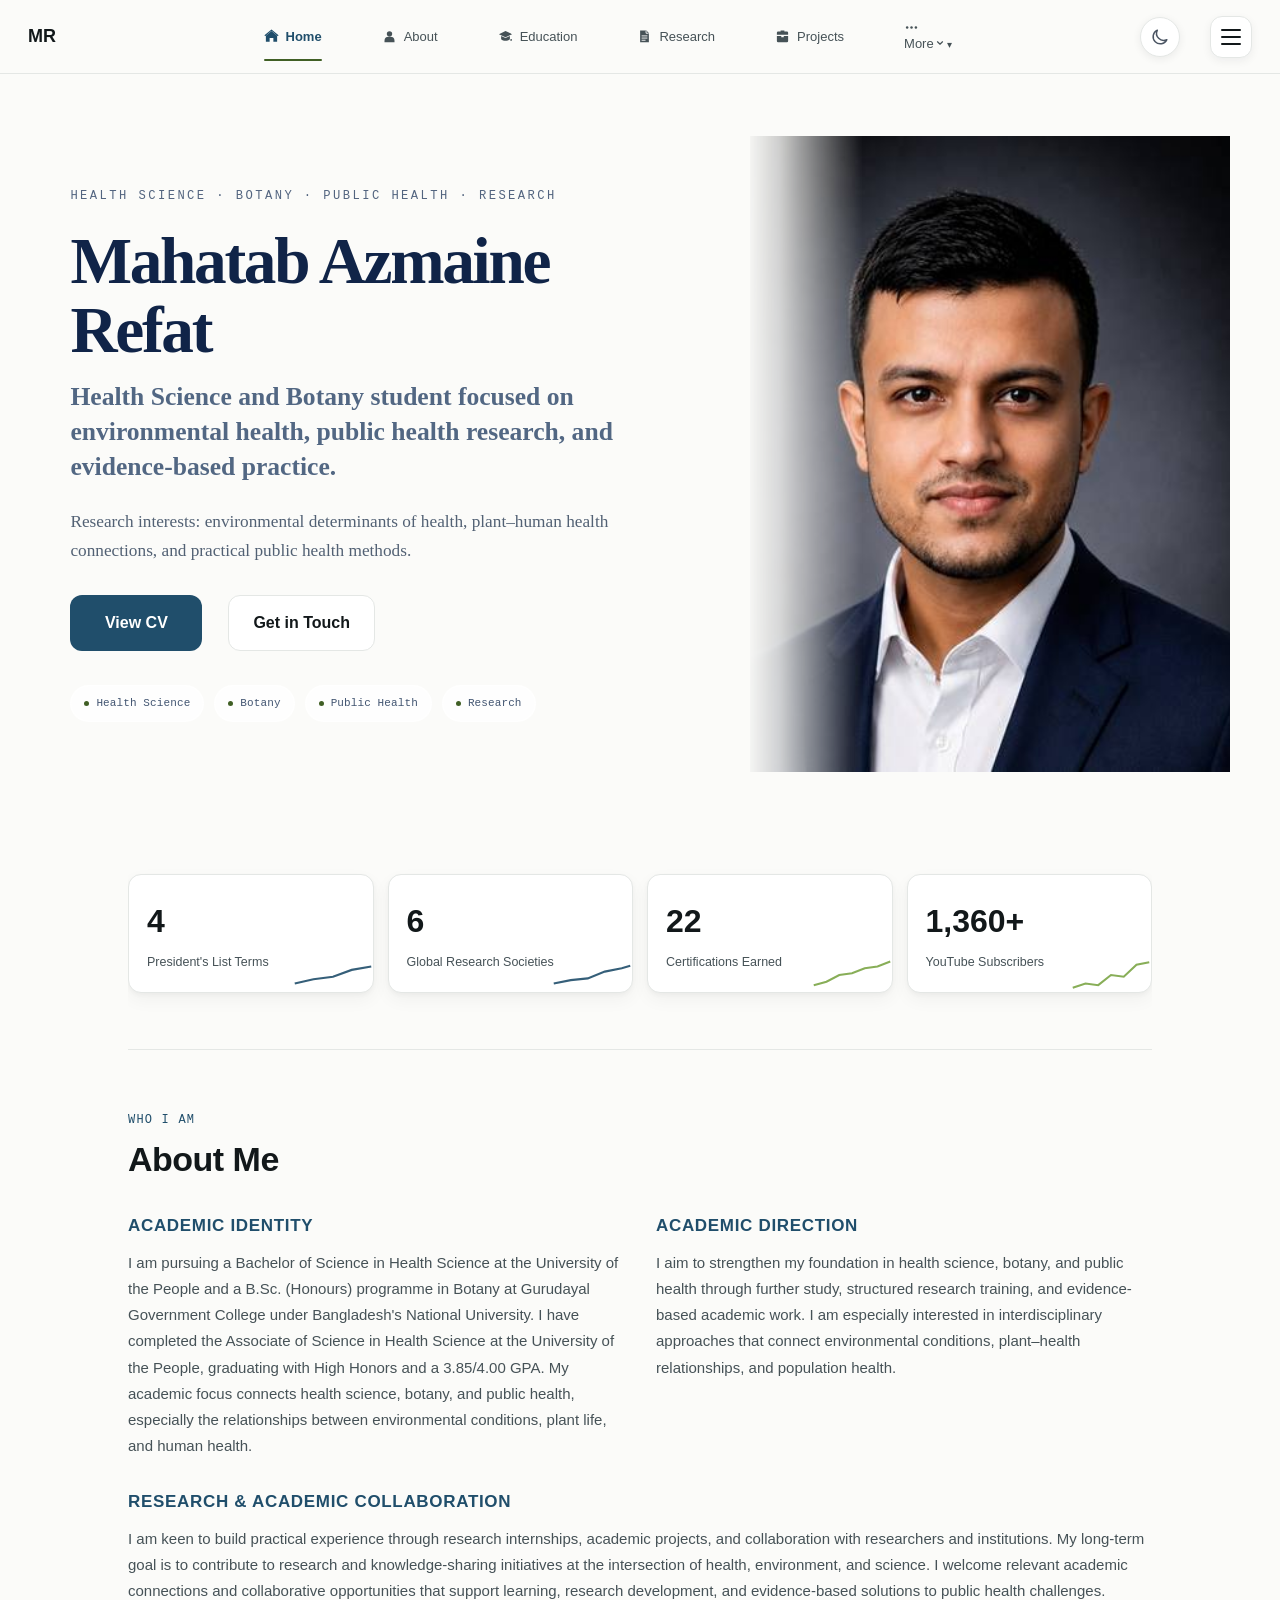
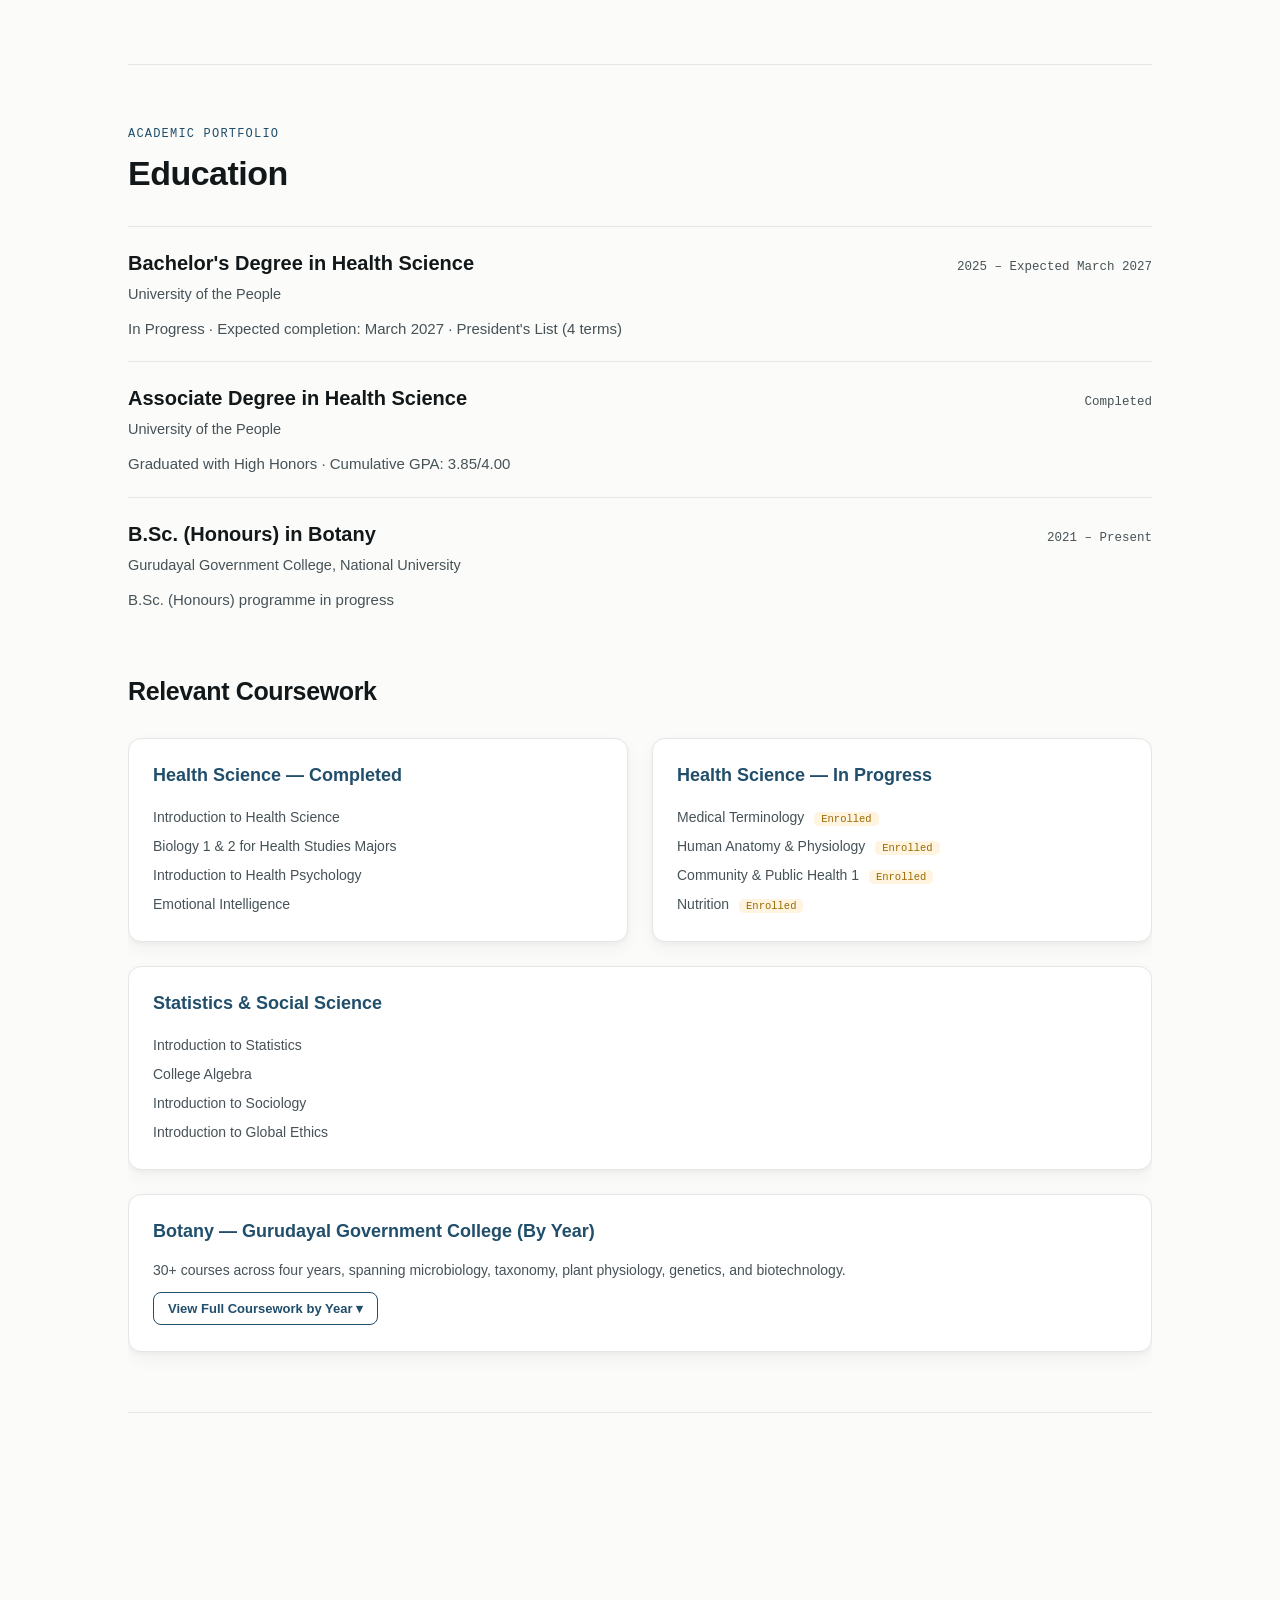
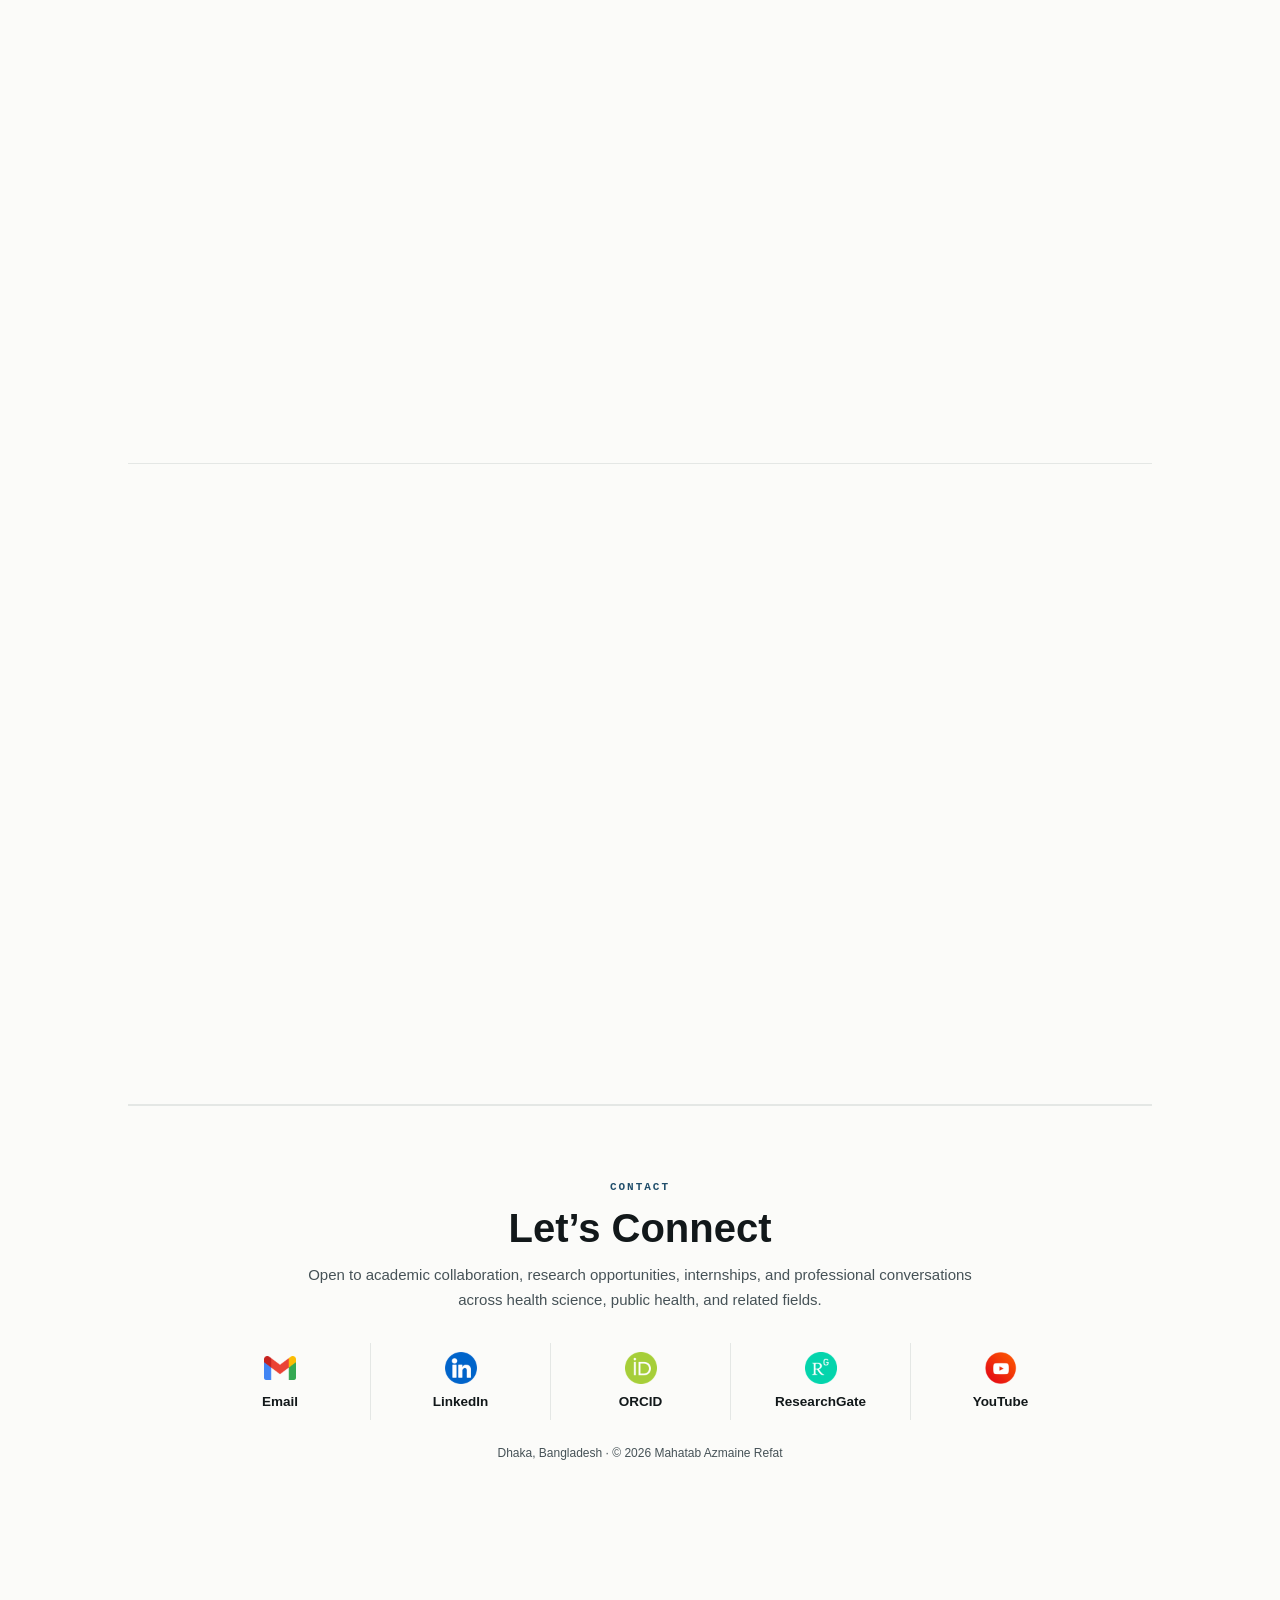
==== index.html @ 3cf2a77a "Improve page rendering performance for below-the-fold sections" ====
<!-- Contact icons: user-provided brand artwork, embedded locally for reliable rendering. -->
<!DOCTYPE html>
<html lang="en">
<head>
<!-- HARDENED STATIC PORTFOLIO: no secrets, no backend, restrictive browser policy. -->
<meta charset="UTF-8">
<meta http-equiv="Content-Security-Policy" content="default-src 'self'; img-src 'self' data: blob:; style-src 'self' 'unsafe-inline' https://fonts.googleapis.com; font-src 'self' https://fonts.gstatic.com data:; script-src 'self' 'unsafe-inline'; connect-src 'self'; frame-src 'self'; object-src 'none'; base-uri 'self'; form-action 'self'; manifest-src 'self'; media-src 'self'; upgrade-insecure-requests">
<meta name="viewport" content="width=device-width, initial-scale=1.0">

<title>Mahatab Azmaine Refat — Health Science, Botany &amp; Public Health Portfolio</title>

<!-- Single-file portfolio: CV is embedded below as an iframe srcdoc. -->
<meta name="description" content="Academic and research portfolio of Mahatab Azmaine Refat, focused on Health Science, Botany, Public Health, environmental health, research interests, academic projects, and professional development.">
<meta name="author" content="Mahatab Azmaine Refat">
<meta name="robots" content="index, follow">
<meta name="theme-color" content="#204E6B">
<meta name="referrer" content="strict-origin-when-cross-origin">
<meta name="format-detection" content="telephone=no">
<link rel="canonical" href="https://azmainemahatab.github.io/">
<link rel="icon" type="image/svg+xml" href="/favicon.svg?v=3">

<!-- Open Graph -->
<meta property="og:type" content="website">
<meta property="og:url" content="https://azmainemahatab.github.io/">
<meta property="og:title" content="Mahatab Azmaine Refat — Academic &amp; Research Portfolio">
<meta property="og:description" content="Academic and research portfolio focused on Health Science, Botany, Public Health, environmental health, academic projects, and professional development.">
<meta property="og:site_name" content="Mahatab Azmaine Refat Portfolio">
<meta property="og:image" content="https://azmainemahatab.github.io/social-preview.png.jpg">
<meta property="og:image:type" content="image/jpeg">
<meta property="og:image:alt" content="Mahatab Azmaine Refat">

<!-- Twitter / X -->
<meta name="twitter:card" content="summary_large_image">
<meta name="twitter:title" content="Mahatab Azmaine Refat — Academic &amp; Research Portfolio">
<meta name="twitter:description" content="Academic and research portfolio focused on Health Science, Botany, Public Health, environmental health, academic projects, and professional development.">
<meta name="twitter:image" content="https://azmainemahatab.github.io/social-preview.png.jpg">
<meta name="twitter:image:alt" content="Mahatab Azmaine Refat">

<script type="application/ld+json">
{
  "@context": "https://schema.org",
  "@type": "Person",
  "name": "Mahatab Azmaine Refat",
  "url": "https://azmainemahatab.github.io/",
  "sameAs": [
    "https://github.com/azmainemahatab",
    "https://www.linkedin.com/in/mahatabazmaine",
    "https://youtube.com/@mahatabazmaine"
  ],
  "jobTitle": "Health Science and Botany Student | Emerging Researcher",
  "email": "mailto:rifatmahtab107@gmail.com"
}
</script>
<link rel="preconnect" href="https://fonts.googleapis.com">
<link rel="preconnect" href="https://fonts.gstatic.com" crossorigin>
<link href="https://fonts.googleapis.com/css2?family=Inter:wght@400;500;600;700;800&family=Manrope:wght@500;600;700;800&family=IBM+Plex+Mono:wght@400;500;600&display=swap" rel="stylesheet" media="print" onload="this.media='all'">

<noscript><!-- font stylesheet fallback --><link href="https://fonts.googleapis.com/css2?family=Space+Grotesk:wght@500;600;700&amp;family=Roboto:wght@400;500;700&amp;family=IBM+Plex+Mono:wght@400;500&amp;display=swap" rel="stylesheet"></noscript>
<style id="portfolio-consolidated-styles">
/* Consolidated CSS section 1 */
:root{
    --bg:#FBFBF9;
    --card:#FFFFFF;
    --ink:#12181A;
    --ink-soft:#5B6568;
    --blue:#204E6B;
    --blue-deep:#16394E;
    --lime:#405F25;
    --line:#E4E7E5;
    --radius:14px;
    --maxw:1000px;
  }
  *{box-sizing:border-box;margin:0;padding:0;}
  html{scroll-behavior:smooth;}
  body{
    background:var(--bg);
    color:var(--ink);
    font-family:'Inter',sans-serif;
    font-size:17px;
    line-height:1.7;
    -webkit-font-smoothing:antialiased;
  }
  img{max-width:100%;display:block;}
  a{color:var(--blue);text-decoration:none;}
  a:hover{text-decoration:underline;}
  .wrap{max-width:var(--maxw);margin:0 auto;padding:0 24px;}
  h1,h2,h3{font-family:'Manrope',sans-serif;color:var(--ink);}
  section{padding:64px 0;}
  section:not(:last-child){border-bottom:1px solid var(--line);}

  /* ---------- NAV ---------- */
  nav{
    position:sticky;top:0;z-index:50;
    background:rgba(251,251,249,.92);
    backdrop-filter:blur(8px);
    border-bottom:1px solid var(--line);
  }
  .nav-inner{
    max-width:1440px;margin:0 auto;padding:14px 32px;
    display:flex;align-items:center;
  }
  .nav-actions{
    margin-left:auto;
    display:flex;align-items:center;
  }
  .nav-logo{
    font-family:'Manrope',sans-serif;font-weight:700;font-size:17px;color:var(--ink);
  }
  .nav-links{display:flex;align-items:center;list-style:none;}
  .nav-links li + li{margin-left:16px;}
  .nav-links a{
    color:var(--ink-soft);font-size:13px;font-weight:500;
    text-decoration:none;white-space:nowrap;
  }
  .nav-links a:hover,.nav-links a:focus-visible{color:var(--blue);text-decoration:none;}
  .nav-links a:focus-visible,.nav-toggle:focus-visible,.theme-toggle:focus-visible{outline:2px solid var(--blue);outline-offset:4px;}
  #academic-projects,#media-features,#skills-languages-anchor,#contact,#research-interests,#coursework,#achievements,#scholarships,#memberships{scroll-margin-top:90px;}

  .theme-toggle{
    position:relative;isolation:isolate;
    display:inline-flex;align-items:center;justify-content:space-between;gap:4px;
    width:86px;height:40px;padding:4px;
    margin-left:22px;flex:0 0 auto;cursor:pointer;
    border:1px solid var(--line);border-radius:999px;
    background:#eef0f4;color:#1f2937;
    box-shadow:0 2px 8px rgba(0,0,0,.08);
    transition:background-color .25s ease,border-color .25s ease,box-shadow .25s ease,transform .2s ease;
  }
  .theme-toggle::before{
    content:"";position:absolute;z-index:-1;top:3px;left:3px;
    width:32px;height:32px;border-radius:50%;background:#ffe45c;
    box-shadow:0 1px 4px rgba(0,0,0,.12);
    transition:transform .25s ease,background-color .25s ease;
  }
  .theme-toggle:hover{border-color:var(--blue);box-shadow:0 0 0 3px color-mix(in srgb,var(--blue) 14%,transparent)}
  .theme-toggle:active{transform:scale(.97)}
  .theme-toggle:focus-visible{outline:2px solid var(--blue);outline-offset:3px}
  .theme-toggle .theme-icon{width:20px;height:20px;display:flex;align-items:center;justify-content:center;flex:0 0 32px}
  .theme-toggle svg{width:18px;height:18px;display:block}
  .theme-toggle .theme-sun{color:#202938}
  .theme-toggle .theme-moon{color:#4b5563}
  html.dark .theme-toggle::before{transform:translateX(44px);background:#263246}
  html.dark .theme-toggle .theme-sun{color:#6b7280}
  html.dark .theme-toggle .theme-moon{color:#f8fafc}
  @media (prefers-reduced-motion:reduce){.theme-toggle,.theme-toggle::before{transition:none}}
  @media (prefers-reduced-motion:reduce){
    .theme-toggle,.theme-toggle svg{transition:none}
  }
  .nav-toggle{display:none;background:none;border:none;cursor:pointer;padding:4px;margin-left:10px;}
  .nav-toggle span{display:block;width:22px;height:2px;background:var(--ink);margin:5px 0;border-radius:2px;}

  @media (max-width:1040px){
    .nav-inner{padding:12px 20px;}
    .nav-actions{margin-left:auto;}
    .nav-links{
      position:fixed;top:62px;left:0;right:0;
      background:var(--card);
      flex-direction:column;gap:0;
      max-height:0;overflow:hidden;
      transition:max-height .25s ease;
      border-bottom:1px solid var(--line);
    }
    .nav-links.open{max-height:min(80vh,720px);overflow-y:auto;}
    .nav-links li + li{margin-left:0;}
    .nav-links a{
      padding:14px 24px;border-top:1px solid var(--line);
      display:block;
    }
    .nav-toggle{display:block;}
    .theme-toggle{margin-left:14px;}
  }

  /* ---------- HERO ---------- */
  .hero{
    display:flex;align-items:center;justify-content:space-between;
    padding:64px 0 56px;
  }
  .hero > div:first-child{margin-right:40px;}
  .hero-photo{
    width:190px;height:190px;border-radius:18px;object-fit:cover;
    border:4px solid var(--card);box-shadow:0 0 0 1px var(--line), 0 12px 30px -10px rgba(18,24,26,.18);
    flex-shrink:0;
  }
  .eyebrow{
    font-family:'IBM Plex Mono',monospace;font-size:12.5px;letter-spacing:.1em;
    text-transform:uppercase;color:var(--lime);margin-bottom:12px;font-weight:500;
  }
  .hero h1{font-size:50px;font-weight:700;line-height:1.06;}
  .hero .tagline{
    font-size:17px;color:var(--ink-soft);margin-top:14px;max-width:480px;
  }
  .hero-cta{margin-top:26px;display:flex;flex-wrap:wrap;}
  .btn{
    display:inline-flex;align-items:center;justify-content:center;text-align:center;
    min-width:132px;min-height:40px;padding:11px 20px;border-radius:9px;font-size:14px;font-weight:500;
    font-family:'Inter',sans-serif;
    border:1px solid transparent;cursor:pointer;margin:0 12px 10px 0;
  }
  .btn-primary{background:var(--blue);color:#fff;}
  .btn-primary:hover{background:var(--blue-deep);text-decoration:none;}
  .btn-ghost{background:var(--card);color:var(--ink);border-color:var(--line);}
  .btn-ghost:hover{border-color:var(--blue);text-decoration:none;}

  @media (max-width:700px){
    .hero{flex-direction:column;align-items:flex-start;padding-top:40px;}
    .hero > div:first-child{margin-right:0;}
    .hero h1{font-size:32px;}
    .hero-photo{width:150px;height:150px;order:-1;align-self:flex-start;margin-bottom:20px;}
  }

  /* ---------- STATS ---------- */
  .stat-row{display:flex;flex-wrap:wrap;gap:14px;}
  .stat-card{
    background:var(--card);border:1px solid var(--line);border-radius:var(--radius);
    padding:20px 18px;position:relative;overflow:hidden;
    flex:1 1 calc(25% - 11px);min-width:150px;
  }
  .stat-card .num{font-family:'Manrope',sans-serif;font-size:32px;font-weight:700;}
  .stat-card .label{font-size:12.5px;color:var(--ink-soft);margin-top:4px;}
  .stat-card svg{position:absolute;bottom:0;right:0;opacity:.9;}
  @media (max-width:700px){.stat-card{flex-basis:calc(50% - 7px);}}

  /* ---------- SECTION HEAD ---------- */
  .section-head{margin-bottom:30px;}
  .subsection-title{font-family:'Manrope',sans-serif;font-size:25px;line-height:1.25;font-weight:600;margin:40px 0 14px;color:var(--ink);}
  .section-kicker{
    font-family:'IBM Plex Mono',monospace;font-size:12px;letter-spacing:.1em;
    text-transform:uppercase;color:var(--blue);font-weight:500;margin-bottom:8px;
  }
  .section-head h2{font-size:36px;font-weight:600;}

  /* ---------- ABOUT ---------- */
  .about-grid{display:flex;flex-wrap:wrap;gap:28px 40px;}
  .about-block{flex:1 1 calc(50% - 20px);min-width:260px;}
  .about-block h3{font-size:17px;text-transform:uppercase;letter-spacing:.04em;color:var(--blue);margin-bottom:10px;font-weight:700;}
  .about-block p{color:var(--ink-soft);font-size:15px;text-align:justify;text-justify:inter-word;hyphens:auto;overflow-wrap:break-word;}
  @media (max-width:700px){.about-block{flex-basis:100%;}.about-block p{text-align:justify;text-justify:inter-word;hyphens:auto;overflow-wrap:break-word;}}

  /* ---------- TIMELINE / ENTRY ---------- */
  .entry{padding:18px 0;border-top:1px solid var(--line);}
  .entry:first-of-type{border-top:none;}
  .entry-top{
    display:flex;justify-content:space-between;align-items:baseline;gap:16px;flex-wrap:wrap;
  }
  .entry-title{font-family:'Manrope',sans-serif;font-weight:700;font-size:20px;}
  .entry-org{color:var(--ink-soft);font-size:14.5px;}
  .entry-date{
    font-family:'IBM Plex Mono',monospace;font-size:12.5px;color:var(--ink-soft);
    white-space:nowrap;
  }
  .entry-desc{color:var(--ink-soft);font-size:15px;margin-top:8px;max-width:720px;}
  .entry ul{margin:8px 0 0 18px;color:var(--ink-soft);font-size:15px;}
  .entry ul li{margin-bottom:4px;}
  .tag{
    display:inline-block;font-size:12px;font-weight:600;padding:4px 10px;border-radius:999px;
    background:#EEF3EE;color:var(--lime);margin-top:8px;font-family:'IBM Plex Mono',monospace;
  }

  /* ---------- COURSEWORK ---------- */
  .course-grid{display:flex;flex-wrap:wrap;gap:24px;}
  .course-card{background:var(--card);border:1px solid var(--line);border-radius:var(--radius);padding:18px 20px;flex:1 1 calc(50% - 12px);min-width:260px;}
  .course-card h3{font-family:'Manrope',sans-serif;font-size:18px;margin-bottom:12px;color:var(--blue);}
  .course-card ul{list-style:none;font-size:14px;color:var(--ink-soft);}
  .course-card ul li{padding:3px 0;}
  .badge-status{
    font-size:10.5px;font-family:'IBM Plex Mono',monospace;padding:1px 7px;border-radius:5px;
    margin-left:6px;
  }
  .badge-enrolled{background:#FFF4E0;color:#9A6A00;}
  @media (max-width:700px){.course-card{flex-basis:100%;}}

  /* ---------- SKILLS CHIPS ---------- */
  .skill-group{margin-bottom:22px;}
  .skill-group h3{font-size:16px;text-transform:uppercase;letter-spacing:.04em;color:var(--ink-soft);margin-bottom:12px;font-weight:700;}
  .chip-row{display:flex;flex-wrap:wrap;}
  .chip{
    background:var(--card);border:1px solid var(--line);border-radius:999px;
    padding:7px 14px;font-size:14px;font-weight:600;display:flex;align-items:center;
    margin:0 8px 8px 0;
  }
  .chip .dot{width:6px;height:6px;border-radius:50%;background:var(--lime);margin-right:7px;}
  .skill-proficiency{margin-left:8px;padding:2px 7px;border:1px solid rgba(32,78,107,.16);border-radius:999px;background:#F2F6FA;color:var(--blue);font-family:'IBM Plex Mono',monospace;font-size:9px;font-weight:700;letter-spacing:.02em;white-space:nowrap;}
  html.dark .skill-proficiency{background:#202B2F;border-color:#33454D;color:var(--blue);}
  @media(max-width:700px){.skill-proficiency{font-size:8.5px;padding:2px 6px;}}

  /* ---------- CERTIFICATIONS ---------- */
  .cert-featured{display:flex;flex-wrap:wrap;gap:18px;margin-bottom:28px;}
  .cert-card{background:var(--card);border:1px solid var(--line);border-radius:var(--radius);overflow:hidden;flex:1 1 calc(33.333% - 12px);min-width:220px;}
  .cert-card img{width:100%;height:150px;object-fit:cover;object-position:top;border-bottom:1px solid var(--line);}
  .cert-card-body{padding:14px 16px;}
  .cert-card-body .name{font-family:'Manrope',sans-serif;font-weight:700;font-size:17px;}
  .cert-card-body .issuer{font-size:12.5px;color:var(--ink-soft);margin-top:2px;}
  @media (max-width:700px){.cert-card{flex-basis:100%;}}

  details{background:var(--card);border:1px solid var(--line);border-radius:var(--radius);padding:16px 20px;}
  summary{
    cursor:pointer;font-family:'Manrope',sans-serif;font-weight:700;font-size:17px;
    list-style:none;display:flex;align-items:center;
  }
  summary::-webkit-details-marker{display:none;}
  summary::before{content:"+";color:var(--blue);font-size:16px;margin-right:8px;}
  details[open] summary::before{content:"–";}
  .cert-table-wrap{margin-top:16px;overflow-x:auto;}
  table{width:100%;border-collapse:collapse;font-size:13.5px;}
  th{text-align:left;font-family:'Manrope',sans-serif;font-size:12px;color:var(--ink-soft);
     text-transform:uppercase;letter-spacing:.03em;padding:8px 10px;border-bottom:1px solid var(--line);}
  td{padding:9px 10px;border-bottom:1px solid var(--line);color:var(--ink-soft);}
  .cert-subhead{font-family:'Manrope',sans-serif;font-weight:700;font-size:16px;margin:20px 0 6px;color:var(--blue);}

  /* ---------- CONTACT / FOOTER ---------- */
  footer{padding:56px 0 64px;text-align:center;}
  footer h2{font-size:34px;margin-bottom:12px;}
  footer p{color:var(--ink-soft);margin-bottom:24px;}
  .contact-row{display:flex;justify-content:center;flex-wrap:wrap;margin-bottom:20px;}
  .contact-pill{
    display:flex;align-items:center;background:var(--card);border:1px solid var(--line);
    border-radius:999px;padding:9px 16px;font-size:13.5px;font-weight:500;color:var(--ink);
    margin:0 7px 10px;
  }
  .contact-pill:hover{border-color:var(--blue);text-decoration:none;}
  .foot-note{font-size:12px;color:var(--ink-soft);margin-top:30px;}

  /* utility */
  .mt8{margin-top:8px;}
  .mb0{margin-bottom:0;}

  html.dark{
    --bg:#0D1113;
    --card:#171C1F;
    --ink:#F1F4F3;
    --ink-soft:#9FADB0;
    --blue:#5FA8D3;
    --blue-deep:#7FBBE0;
    --lime:#A0D476;
    --line:#2A3134;
  }
  html.dark body{background:var(--bg);}
  html.dark nav{background:rgba(13,17,19,.92);}
  html.dark .stat-card svg polyline{filter:brightness(1.3);}


  /* ---------- FLOATING CARDS ---------- */
  .stat-card,
  .course-card,
  .cert-card,
  details{
    box-shadow:
      0 2px 5px rgba(18,24,26,.04),
      0 10px 26px rgba(18,24,26,.07);
    transition:
      transform .22s ease,
      box-shadow .22s ease,
      border-color .22s ease;
  }

  .stat-card:hover,
  .course-card:hover,
  .cert-card:hover,
  details:hover{
    transform:translateY(-5px);
    border-color:rgba(32,78,107,.28);
    box-shadow:
      0 5px 10px rgba(18,24,26,.06),
      0 18px 38px rgba(18,24,26,.11);
  }

  .stat-card::after,
  .course-card::after,
  .cert-card::after{
    content:"";
    position:absolute;
    inset:0;
    border-radius:inherit;
    pointer-events:none;
    background:none;
    opacity:.55;
  }

  .course-card,
  .stat-card{overflow:hidden;}

  .cert-card{overflow:hidden;}

  .chip{
    box-shadow:0 3px 10px rgba(18,24,26,.045);
    transition:transform .18s ease, box-shadow .18s ease, border-color .18s ease;
  }

  .chip:hover{
    transform:translateY(-2px);
    border-color:rgba(32,78,107,.24);
    box-shadow:0 7px 16px rgba(18,24,26,.08);
  }

  .contact-pill{
    box-shadow:0 4px 14px rgba(18,24,26,.05);
    transition:transform .18s ease, box-shadow .18s ease, border-color .18s ease;
  }

  .contact-pill:hover{
    transform:translateY(-2px);
    box-shadow:0 9px 20px rgba(18,24,26,.09);
  }

  html.dark .stat-card,
  html.dark .course-card,
  html.dark .cert-card,
  html.dark details{
    box-shadow:
      0 3px 8px rgba(0,0,0,.22),
      0 14px 32px rgba(0,0,0,.18);
  }

  html.dark .stat-card:hover,
  html.dark .course-card:hover,
  html.dark .cert-card:hover,
  html.dark details:hover{
    border-color:rgba(95,168,211,.35);
    box-shadow:
      0 7px 12px rgba(0,0,0,.28),
      0 20px 42px rgba(0,0,0,.28);
  }

  /* ---------- CV MODAL ---------- */
  .cv-modal{
    position:fixed;
    inset:0;
    z-index:1000;
    display:none;
    align-items:center;
    justify-content:center;
    padding:22px;
    background:rgba(7,11,13,.72);
    backdrop-filter:blur(8px);
  }

  .cv-modal.open{display:flex;}

  .cv-modal-panel{
    width:min(1120px, 96vw);
    height:min(92vh, 920px);
    background:#EEF0F1;
    border:1px solid rgba(255,255,255,.18);
    border-radius:18px;
    overflow:hidden;
    box-shadow:0 30px 80px rgba(0,0,0,.35);
    position:relative;
  }

  .cv-modal-close{
    position:absolute;
    top:12px;
    right:14px;
    z-index:5;
    width:38px;
    height:38px;
    border:1px solid rgba(255,255,255,.45);
    border-radius:50%;
    background:rgba(18,24,26,.82);
    color:#fff;
    font-size:22px;
    line-height:1;
    cursor:pointer;
    box-shadow:0 5px 16px rgba(0,0,0,.2);
  }

.cv-modal-print{position:absolute;top:12px;right:62px;z-index:5;min-height:38px;padding:8px 13px;border:1px solid rgba(255,255,255,.45);border-radius:999px;background:rgba(18,24,26,.82);color:#fff;font:500 12px 'Inter',sans-serif;cursor:pointer;box-shadow:0 5px 16px rgba(0,0,0,.2);}
  .cv-modal-print:hover{background:#12181A;}
  .cv-modal-close:hover{background:#12181A;}

  .cv-frame{
    width:100%;
    height:100%;
    border:0;
    display:block;
    background:#EEF0F1;
  }

  body.cv-open{overflow:hidden;}

  @media (max-width:700px){
    .cv-modal{padding:8px;}
    .cv-modal-panel{
      width:100%;
      height:96vh;
      border-radius:12px;
    }
  }

  @media (prefers-reduced-motion:reduce){
    .stat-card,
    .course-card,
    .cert-card,
    details,
    .chip,
    .contact-pill{
      transition:none;
    }
  }


  /* ---------- CLEAN UNIFORM PAGE BACKGROUND ---------- */
  html,
  body,
  .wrap,
  .wrap > section{
    background:var(--bg) !important;
    background-image:none !important;
  }

  /* Remove any page-level pseudo-element that could create a light overlay. */
  html::before,
  html::after,
  body::before,
  body::after,
  .wrap::before,
  .wrap::after,
  .hero::before,
  .hero::after{
    content:none !important;
    display:none !important;
    background:none !important;
  }

  /* Keep cards floating, but remove the white diagonal highlight inside them. */
  .stat-card::after,
  .course-card::after,
  .cert-card::after{
    content:none !important;
    display:none !important;
    background:none !important;
  }


  /* ---------- HERO PHOTO — PROFESSIONAL PORTRAIT TREATMENT ---------- */
  .hero-photo{
    width:205px;
    height:205px;
    padding:5px;
    border:1px solid rgba(95,168,211,.34);
    border-radius:22px;
    object-fit:cover;
    object-position:center 28%;
    background:var(--card);
    box-shadow:
      0 2px 5px rgba(0,0,0,.10),
      0 14px 30px rgba(0,0,0,.22),
      0 26px 55px rgba(0,0,0,.10);
    transition:
      transform .25s ease,
      box-shadow .25s ease,
      border-color .25s ease;
  }

  .hero-photo:hover{
    transform:translateY(-4px);
    border-color:rgba(95,168,211,.55);
    box-shadow:
      0 4px 8px rgba(0,0,0,.12),
      0 18px 38px rgba(0,0,0,.25),
      0 30px 65px rgba(0,0,0,.12);
  }

  html:not(.dark) .hero-photo{
    border-color:rgba(32,78,107,.22);
    box-shadow:
      0 2px 5px rgba(18,24,26,.08),
      0 14px 30px rgba(18,24,26,.14),
      0 26px 55px rgba(18,24,26,.07);
  }

  html:not(.dark) .hero-photo:hover{
    border-color:rgba(32,78,107,.38);
  }

  @media (prefers-reduced-motion:reduce){
    .hero-photo{transition:none;}
    .hero-photo:hover{transform:none;}
  }


  /* ---------- REFINED TEXT CONTRAST ---------- */
  :root{
    --ink:#12181A;
    --ink-soft:#465257;
    --blue:#204E6B;
    --blue-deep:#16394E;
  }

  html.dark{
    --bg:#0D1113;
    --card:#171C1F;
    --ink:#F1F4F3;
    --ink-soft:#B0B9BC;
    --blue:#6AAED6;
    --blue-deep:#82BFE1;
    --lime:#A0D476;
    --line:#2A3134;
  }

  /* Body copy and supporting information */
  .tagline,
  .about-block p,
  .entry-org,
  .entry-date,
  .entry-desc,
  .entry ul,
  .course-card ul,
  .label,
  .cert-card-body .issuer,
  .foot-note{
    color:var(--ink-soft);
  }

  /* Keep small navigation text readable without becoming heavy */
  .nav-links a{
    color:var(--ink-soft);
  }

  /* Slightly stronger section labels */
  .section-kicker{
    color:var(--blue);
  }

  /* Better readability for table metadata */
  th{
    color:var(--ink-soft);
  }

  td{
    color:var(--ink-soft);
  }

  /* Keep chips and metadata readable */
  .skill-group h3{
    color:var(--ink-soft);
  }

  .entry-date{
    opacity:1;
  }

  /* Final compact theme control override: prevent the oversized sun/moon pill. */
  nav .nav-actions>.theme-toggle{
    position:relative;isolation:auto;display:flex;align-items:center;justify-content:center;
    width:40px!important;height:40px!important;min-width:40px;flex:0 0 40px!important;
    padding:0;margin:0 12px 0 18px!important;gap:0;border-radius:50%;
    background:var(--card);color:var(--ink);border:1px solid var(--line);
    box-shadow:0 2px 8px rgba(0,0,0,.07);
  }
  nav .nav-actions>.theme-toggle::before{display:none!important;content:none!important;}
  nav .nav-actions>.theme-toggle .theme-icon{display:none;flex:0 0 20px;width:20px;height:20px;}
  nav .nav-actions>.theme-toggle:not([aria-pressed="true"]) .theme-moon,
  nav .nav-actions>.theme-toggle[aria-pressed="true"] .theme-sun{display:flex;}
  nav .nav-actions>.theme-toggle svg{width:20px;height:20px;}
  nav .nav-actions>.theme-toggle:hover{border-color:var(--blue);box-shadow:0 0 0 3px color-mix(in srgb,var(--blue) 14%,transparent);}
  @media (max-width:1040px){
    nav .nav-actions>.theme-toggle{margin:0!important;width:40px!important;height:40px!important;flex:0 0 40px!important;}
  }

  /* Dark-mode controls */
  html.dark .nav-links a:hover{
    color:var(--blue);
  }

  html.dark .theme-toggle{
    color:#f8fafc;
    background:#1f2937;
    border-color:#475569;
  }


  /* ---------- HOME NAVIGATION / SMOOTH SCROLL ---------- */
  html{ scroll-behavior:smooth; }
  section[id]{ scroll-margin-top:90px; }


  /* ---------- MODERN HAMBURGER NAV FINAL ---------- */
  nav{background:rgba(251,251,249,.88);backdrop-filter:blur(14px);-webkit-backdrop-filter:blur(14px);}
  .nav-inner{max-width:1280px;padding:12px 28px;}
  .nav-actions{margin-left:auto;position:relative;}
  .nav-links{display:none;position:absolute;top:calc(100% + 12px);right:0;width:250px;padding:8px;flex-direction:column;align-items:stretch;gap:2px;background:rgba(255,255,255,.97);border:1px solid var(--line);border-radius:16px;box-shadow:0 18px 45px rgba(18,24,26,.16);list-style:none;z-index:100;}
  .nav-links.open{display:flex;}
  .nav-links li + li{margin-left:0;}
  .nav-links a{display:block;padding:11px 14px;border-radius:10px;color:var(--ink);font-size:14px;font-weight:600;transition:background .18s ease,color .18s ease,transform .18s ease;}
  .nav-links a:hover{background:#EEF3EE;color:var(--blue);transform:translateX(2px);text-decoration:none;}
  .nav-toggle{display:flex;flex-direction:column;align-items:center;justify-content:center;width:42px;height:42px;margin-left:12px;padding:7px;border:1px solid var(--line);border-radius:12px;background:var(--card);box-shadow:0 3px 10px rgba(18,24,26,.06);}
  .nav-toggle span{width:20px;height:2px;margin:2.5px 0;background:var(--ink);transition:transform .2s ease,opacity .2s ease;}
  .nav-toggle[aria-expanded="true"] span:nth-child(1){transform:translateY(7px) rotate(45deg);}
  .nav-toggle[aria-expanded="true"] span:nth-child(2){opacity:0;}
  .nav-toggle[aria-expanded="true"] span:nth-child(3){transform:translateY(-7px) rotate(-45deg);}
  html.dark .nav-links{background:rgba(23,28,31,.98);}
  @media (max-width:700px){.nav-inner{padding:10px 18px;}.nav-links{position:fixed;top:64px;right:14px;left:14px;width:auto;max-height:calc(100vh - 82px);overflow:auto;}}

/* ---------- FINAL CONTACT DESIGN: ICON + LABEL ---------- */
#contact{padding:72px 0 54px;text-align:center;border-top:1px solid var(--line);}
.contact-shell{max-width:900px;margin:0 auto;}
.contact-kicker{font-family:'IBM Plex Mono',monospace;font-size:11px;letter-spacing:.18em;font-weight:600;color:var(--blue);margin-bottom:10px;}
#contact h2{font-size:40px;line-height:1.12;margin-bottom:12px;}
.contact-intro{max-width:680px;margin:0 auto 30px;color:var(--ink-soft);font-size:15px;}
.contact-row{display:flex;justify-content:center;align-items:stretch;flex-wrap:wrap;gap:0;margin:0 auto 24px;}
.contact-pill{position:relative;display:flex;flex:1 1 150px;max-width:180px;min-width:132px;flex-direction:column;align-items:center;justify-content:center;gap:8px;margin:0;padding:7px 14px 10px;border:0;border-radius:0;background:transparent;color:var(--ink);font-size:13.5px;font-weight:600;box-shadow:none;transition:transform .2s ease,color .2s ease;text-decoration:none;}
.contact-pill + .contact-pill{border-left:1px solid var(--line);}
.contact-pill:hover{transform:translateY(-3px);color:var(--blue);text-decoration:none;background:transparent;border-color:var(--line);box-shadow:none;}
.contact-primary{border:0;}
.contact-icon{display:flex;align-items:center;justify-content:center;width:36px;height:36px;border-radius:10px;background:transparent;color:var(--blue);font-size:12px;font-weight:700;line-height:1;}
.contact-icon img{display:block;width:42px;height:42px;max-width:42px;max-height:42px;object-fit:contain;}
.contact-icon img{width:32px;height:32px;display:block;object-fit:contain;}
.contact-label{display:block;line-height:1.2;}
.contact-pill:hover .contact-label{text-decoration:underline;text-underline-offset:3px;}
.foot-note{margin-top:22px;font-size:12px;color:var(--ink-soft);}
@media (max-width:700px){
  #contact{padding:58px 0 44px;}
  #contact h2{font-size:32px}
  .contact-intro{font-size:14px;padding:0 10px}
  .contact-row{display:grid;grid-template-columns:repeat(2,minmax(0,1fr));gap:0 8px;max-width:420px;}
  .contact-pill{max-width:none;min-width:0;padding:10px 8px 12px;}
  .contact-pill + .contact-pill{border-left:0;}
  .contact-pill:nth-child(even){border-left:1px solid var(--line);}
  .contact-icon{width:36px;height:36px;}
  .contact-icon img{width:30px;height:30px;max-width:38px;max-height:38px;}
}
@media (prefers-reduced-motion:reduce){.contact-pill{transition:none}.contact-pill:hover{transform:none}}

  /* Performance-only rendering optimization */
  @media (min-width:701px){section{content-visibility:auto;contain-intrinsic-size:1px 520px;}}
/* PERFORMANCE: reduced motion support */
@media (prefers-reduced-motion: reduce){html{scroll-behavior:auto}.nav-links{transition:none}}

/* ---------- FINAL HERO & CONTACT POLISH ---------- */
  .hero-focus{display:flex;flex-wrap:wrap;gap:8px;margin-top:20px;max-width:620px;}
  .hero-focus span{display:inline-flex;align-items:center;padding:6px 10px;border:1px solid var(--line);border-radius:999px;background:var(--card);color:var(--ink-soft);font-family:'IBM Plex Mono',monospace;font-size:10.5px;letter-spacing:.01em;}
  .hero-focus span::before{content:"";width:5px;height:5px;border-radius:50%;background:var(--lime);margin-right:7px;}
  @media (max-width:700px){.hero-focus{gap:6px;margin-top:16px}.hero-focus span{font-size:10px;padding:5px 9px}}
  
.contact-svg{width:15px;height:15px;display:block;fill:currentColor;}
.contact-svg-email{width:16px;height:16px;}
.contact-svg-linkedin{width:15px;height:15px;}
.contact-icon svg{width:100%;height:100%;display:block;}
.contact-svg-youtube{width:16px;height:16px;}

/* Consolidated CSS section 2: research-affiliation-styles */
.affiliation-grid{display:grid;grid-template-columns:repeat(2,minmax(0,1fr));gap:12px;}
  .affiliation-card{background:var(--card);border:1px solid var(--line);border-radius:12px;padding:14px 16px;box-shadow:0 6px 18px -16px rgba(18,24,26,.25);transition:transform .18s ease,border-color .18s ease,box-shadow .18s ease;}
  .affiliation-card:hover{transform:translateY(-2px);border-color:rgba(32,78,107,.24);box-shadow:0 10px 24px -18px rgba(18,24,26,.25);}
  .affiliation-name{font-family:'Manrope',sans-serif;font-size:15px;font-weight:700;color:var(--ink);line-height:1.35;}
  .affiliation-meta{font-family:'IBM Plex Mono',monospace;font-size:10.5px;color:var(--blue);margin-top:6px;letter-spacing:.01em;}
  @media(max-width:700px){.affiliation-grid{grid-template-columns:1fr;}.affiliation-card{padding:13px 14px;}}
  html.dark .affiliation-card{box-shadow:0 7px 20px -16px rgba(0,0,0,.4);}

/* Consolidated CSS section 3: academic-achievement-card-styles */
.academic-achievement-grid{display:grid;gap:18px;}
  .academic-achievement-card{
    display:grid;grid-template-columns:minmax(0,1fr) 220px;align-items:stretch;
    background:var(--card);border:1px solid var(--line);border-radius:var(--radius);
    overflow:hidden;box-shadow:0 10px 28px -22px rgba(18,24,26,.28);
    transition:transform .22s ease,box-shadow .22s ease,border-color .22s ease;
  }
  .academic-achievement-card:hover{
    transform:translateY(-3px);border-color:rgba(32,78,107,.24);
    box-shadow:0 14px 32px -20px rgba(18,24,26,.25);
  }
  .academic-achievement-main{display:flex;gap:22px;align-items:center;padding:24px 26px;min-width:0;}
  .academic-achievement-icon{
    width:76px;height:76px;flex:0 0 76px;border-radius:50%;display:flex;align-items:center;justify-content:center;
    background:#EEF3EE;color:var(--blue);border:1px solid rgba(32,78,107,.08);
  }
  .academic-achievement-icon svg{width:34px;height:34px;}
  .academic-icon-scholarship{color:#247A66;background:#EEF7F3;}
  .academic-icon-institutional{color:#6246B5;background:#F3F0FB;}
  .academic-achievement-content{min-width:0;}
  .academic-achievement-category{display:inline-flex;align-items:center;width:max-content;margin-bottom:6px;padding:3px 8px;border:1px solid rgba(32,78,107,.16);border-radius:999px;background:#F5F7FC;color:var(--blue);font-family:'IBM Plex Mono',monospace;font-size:9.5px;font-weight:700;letter-spacing:.08em;text-transform:uppercase;}
  .academic-achievement-title{font-family:'Manrope',sans-serif;font-size:20px;line-height:1.25;font-weight:700;color:var(--ink);}
  .academic-achievement-org{font-size:14.5px;color:var(--blue);margin-top:6px;}
  .academic-achievement-content p{font-size:14.5px;line-height:1.65;color:var(--ink-soft);margin-top:12px;max-width:700px;}
  .academic-achievement-highlight{
    display:flex;flex-direction:column;align-items:center;justify-content:center;text-align:center;
    padding:20px 16px;background:#F5F7FC;border-left:1px solid var(--line);color:var(--blue);
  }
  .academic-achievement-card:nth-child(2) .academic-achievement-highlight{background:#F1F8F5;color:#247A66;}
  .academic-achievement-card:nth-child(3) .academic-achievement-highlight{background:#F5F2FC;color:#6246B5;}
  .academic-highlight-icon{font-size:16px;line-height:1;margin-bottom:7px;opacity:.9;}
  .academic-achievement-highlight strong{font-family:'Manrope',sans-serif;font-size:42px;line-height:1;font-weight:700;letter-spacing:-.02em;}
  .academic-achievement-highlight>span:not(.academic-highlight-icon){font-family:'IBM Plex Mono',monospace;font-size:11px;font-weight:700;letter-spacing:.08em;margin-top:7px;}
  .academic-achievement-highlight small{font-family:'IBM Plex Mono',monospace;font-size:9.5px;letter-spacing:.08em;margin-top:15px;padding-top:9px;border-top:1px solid currentColor;opacity:.72;}
  html.dark .academic-achievement-icon{background:#202B2F;border-color:#2A3134;}
  html.dark .academic-icon-scholarship{background:#20332F;}
  html.dark .academic-icon-institutional{background:#29243A;}
  html.dark .academic-achievement-highlight{background:#18232A;}
  html.dark .academic-achievement-card:nth-child(2) .academic-achievement-highlight{background:#1B2A27;}
  html.dark .academic-achievement-card:nth-child(3) .academic-achievement-highlight{background:#272137;}
  @media (max-width:700px){
    .academic-achievement-card{grid-template-columns:1fr;}
    .academic-achievement-main{padding:20px;gap:16px;align-items:flex-start;}
    .academic-achievement-icon{width:58px;height:58px;flex-basis:58px;}
    .academic-achievement-icon svg{width:28px;height:28px;}
    .academic-achievement-title{font-size:18px;}
    .academic-achievement-content p{font-size:14px;margin-top:10px;}
    .academic-achievement-highlight{border-left:none;border-top:1px solid var(--line);min-height:112px;padding:16px;}
    .academic-achievement-highlight strong{font-size:34px;}
    .academic-achievement-highlight small{margin-top:10px;padding-top:7px;}
  }
  @media (prefers-reduced-motion:reduce){.academic-achievement-card{transition:none}.academic-achievement-card:hover{transform:none;}}

/* Consolidated CSS section 4: languages-proficiency-styles */
.languages-intro{color:var(--ink-soft);font-size:14.5px;margin-top:8px;max-width:760px}.language-card-list{display:flex;flex-direction:column;gap:14px}.language-card{display:grid;grid-template-columns:280px minmax(0,1fr);min-height:196px;background:var(--card);border:1px solid var(--line);border-radius:var(--radius);overflow:hidden;box-shadow:0 8px 24px -22px rgba(18,24,26,.28);transition:transform .2s ease,box-shadow .2s ease,border-color .2s ease}.language-card:hover{transform:translateY(-2px);border-color:rgba(32,78,107,.24);box-shadow:0 12px 28px -20px rgba(18,24,26,.25)}.language-card-media{margin:12px;width:256px;height:170px;border:1px solid var(--line);border-radius:10px;overflow:hidden;background:#f5f7f9;display:flex;align-items:center;justify-content:center}.language-card-media img{width:100%;height:100%;object-fit:contain;display:block;background:#fff}.language-card-body{padding:18px 20px;display:flex;align-items:center;justify-content:space-between;gap:22px;min-width:0}.language-main{min-width:0}.language-title{font-family:'Manrope',sans-serif;font-size:20px;line-height:1.15;font-weight:700}.language-issuer{color:var(--blue);font-size:13px;margin-top:4px;line-height:1.35}.language-levels{display:flex;flex-wrap:wrap;gap:6px;margin-top:8px}.language-level{display:inline-flex;border:1px solid rgba(32,78,107,.18);background:#F2F6FA;color:var(--blue);border-radius:999px;padding:4px 9px;font-family:'IBM Plex Mono',monospace;font-size:10.5px;white-space:nowrap}.language-credential{font-family:'Manrope',sans-serif;font-weight:700;font-size:14px;margin-top:9px}.language-meta{display:flex;flex-wrap:wrap;gap:5px 14px;color:var(--ink-soft);font-size:11.5px;margin-top:7px}.language-main p{color:var(--ink-soft);font-size:12.5px;line-height:1.45;margin:7px 0 0;max-width:760px}.language-action{appearance:none;flex:0 0 auto;display:inline-flex;align-items:center;justify-content:center;gap:7px;min-width:150px;border:1px solid var(--blue);border-radius:8px;padding:10px 14px;background:transparent;color:var(--blue);font:600 12.5px 'Inter',sans-serif;white-space:nowrap;cursor:pointer}.language-action:hover{background:var(--blue);color:#fff}.language-action:focus-visible{outline:3px solid rgba(32,78,107,.25);outline-offset:2px}@media(max-width:850px){.language-card{grid-template-columns:210px minmax(0,1fr)}.language-card-media{width:186px;height:145px}.language-card-body{padding:15px;gap:12px}.language-action{min-width:125px}}@media(max-width:650px){.language-card{grid-template-columns:1fr}.language-card-media{width:auto;height:200px;margin:10px}.language-card-body{align-items:flex-start;flex-direction:column;padding:12px 14px 15px}.language-action{width:100%}}

/* Consolidated CSS section 5: certificate-viewer-styles */
.certificate-modal{position:fixed;inset:0;z-index:200;display:none;align-items:center;justify-content:center;padding:24px}.certificate-modal.open{display:flex}.certificate-modal-backdrop{position:absolute;inset:0;background:rgba(8,14,18,.72);backdrop-filter:blur(3px)}.certificate-modal-panel{position:relative;z-index:1;width:min(1100px,94vw);height:min(900px,92vh);background:var(--card);border:1px solid var(--line);border-radius:14px;box-shadow:0 24px 70px rgba(0,0,0,.28);display:flex;flex-direction:column;overflow:hidden}.certificate-modal-header{display:flex;align-items:center;justify-content:space-between;gap:16px;padding:12px 16px;border-bottom:1px solid var(--line);flex:0 0 auto}.certificate-modal-header h3{font-size:16px;font-weight:700}.certificate-modal-close{appearance:none;border:1px solid var(--line);background:var(--card);color:var(--ink);width:34px;height:34px;border-radius:8px;font-size:25px;line-height:1;cursor:pointer;display:flex;align-items:center;justify-content:center}.certificate-modal-close:hover{border-color:var(--blue);color:var(--blue)}.certificate-modal-content{flex:1;min-height:0;display:flex;align-items:center;justify-content:center;padding:18px;background:#f5f7f9;overflow:auto}.certificate-modal-content img{max-width:100%;max-height:100%;width:auto;height:auto;object-fit:contain;display:block;background:#fff;border:1px solid var(--line)}body.certificate-modal-open{overflow:hidden}@media(max-width:650px){.certificate-modal{padding:10px}.certificate-modal-panel{width:96vw;height:94vh;border-radius:12px}.certificate-modal-content{padding:10px}}

/* Consolidated CSS section 6: final-small-updates */
.academic-achievement-grid{position:relative;}
.academic-achievement-subsection-label{grid-column:1 / -1;font-family:'Manrope',sans-serif;font-size:12px;font-weight:700;letter-spacing:.08em;text-transform:uppercase;color:var(--blue);margin:4px 0 -2px;}
.scholarships-subsection-label{margin-top:8px;}
.contact-icon svg{width:24px;height:24px;display:block;}
@media(max-width:700px){.contact-icon svg{width:22px;height:22px;}}

/* Consolidated CSS section 7 */
/* IASC certificate: show it only in the modal after the user selects View Certificate */
  #research .iasc-certificate-entry{display:block;padding:20px;}
  #research .iasc-certificate-entry>img{display:none!important;}
  #research .iasc-certificate-entry>.entry-top,
  #research .iasc-certificate-entry>.entry-desc,
  #research .iasc-certificate-entry>.credential-view-btn{grid-column:1!important;grid-row:auto!important;}
  #research .iasc-certificate-entry>.credential-view-btn{margin-top:16px;width:100%;}

  .research-subhead{
    margin:32px 0 16px;
    font-size:14px;
    font-weight:800;
    letter-spacing:.08em;
    text-transform:uppercase;
    color:var(--blue,#204e6b);
  }
  .research-training-card{
    background:var(--card);border:1px solid var(--line);border-radius:var(--radius);
    box-shadow:0 10px 28px -22px rgba(18,24,26,.28);
    padding:22px;margin-bottom:28px;
  }
  .research-training-card .entry-desc{max-width:none;margin-top:14px;}
  .research-training-card .institution-highlight{color:var(--blue,#204e6b);font-weight:800;}
  .research-training-card .tag{display:inline-block;margin-top:14px;}
  .date-note{white-space:nowrap;}

/* Consolidated CSS section 8: balanced-responsive-navigation */
/* Desktop: balanced single-row navigation, matching the approved mockup. */
  @media (min-width:1041px){
    nav .nav-inner{display:flex;align-items:center;gap:28px;}
    nav .nav-logo{position:static;left:auto;top:auto;transform:none;flex:0 0 auto;order:0;}
    nav .nav-actions{display:flex;align-items:center;flex:1;min-width:0;margin-left:0;gap:18px;position:static;}
    nav #navLinks{display:none!important;}
    nav .nav-links-desktop{
      display:flex!important;position:static;left:auto;top:auto;transform:none;
      align-items:center;justify-content:center;
      flex:0 0 auto;min-width:0;width:auto;max-height:none;overflow:visible;
      flex-direction:row;gap:38px;padding:0;margin:0 auto;
      background:transparent;border:0;border-radius:0;box-shadow:none;
    }
    nav .nav-links-desktop>li{width:auto;margin:0;flex:0 0 auto;list-style:none;}
    nav .nav-links-desktop .desktop-nav-link{display:inline-flex;align-items:center;justify-content:center;gap:7px;padding:8px 0;font-size:13px;font-weight:500;color:var(--ink-soft);white-space:nowrap;text-decoration:none;transition:color .18s ease;}
    nav .nav-links-desktop .nav-item-icon{display:block;width:15px;height:15px;flex:0 0 15px;}
    nav .nav-links-desktop .nav-chevron{width:10px;height:10px;flex:0 0 10px;margin-left:1px;}
    nav .nav-links-desktop .desktop-nav-link:hover,nav .nav-links-desktop .desktop-nav-link:focus-visible,nav .nav-links-desktop .desktop-nav-link.is-active{color:var(--blue,#1765bd);}
    nav .nav-links-desktop .desktop-nav-link.is-active{font-weight:600;}
    nav .nav-links-desktop>li:first-child>a::after{background:var(--blue,#1765bd);}
    nav .nav-links-desktop a,nav .nav-links-desktop .nav-group summary{
      display:block;padding:8px 0;font-size:13px;font-weight:500;color:var(--ink-soft);white-space:nowrap;
    }
    nav .nav-links-desktop>li:first-child>a{position:relative;color:var(--ink);}
    nav .nav-links-desktop>li:first-child>a::after{
      content:"";position:absolute;left:0;right:0;bottom:-7px;height:2px;
      background:var(--lime,#6b9f43);border-radius:2px;
    }
    nav .nav-links-desktop .nav-group details{background:transparent;border:0;border-radius:0;padding:0;box-shadow:none;}
    nav .nav-links-desktop .nav-submenu{top:calc(100% + 8px);}
    nav .theme-toggle{margin:0!important;width:86px;height:40px;flex:0 0 86px;}
    nav .nav-toggle{display:flex!important;flex:0 0 auto;}
  }
  /* Mobile/tablet: keep the logo on the left and controls grouped on the right. */
  @media (max-width:1040px){
    .nav-inner{display:flex;align-items:center;gap:8px;padding:10px 18px}
    .nav-actions{display:flex;align-items:center;gap:10px;margin-left:auto;position:relative}
    .nav-links{display:none;position:fixed;top:64px;right:14px;left:14px;width:auto;max-height:calc(100vh - 82px);overflow:auto;padding:8px;flex-direction:column;align-items:stretch;gap:0;background:var(--card);border:1px solid var(--line);border-radius:14px;box-shadow:0 18px 45px rgba(18,24,26,.16)}
    .nav-links.open{display:flex}
    .nav-links>li{width:100%}
    .nav-links li + li{margin-left:0}
    .theme-toggle{width:86px;height:40px;flex:0 0 86px;margin-left:0}
    .nav-toggle{display:flex;width:40px;height:40px;margin-left:0}
  }

/* Consolidated CSS section 9: academic-navigation-styles */
.nav-inner{gap:18px}.nav-links{gap:13px}.nav-links li + li{margin-left:0}
  .nav-links a,.nav-group summary{color:var(--ink-soft);font-size:12px;font-weight:600;text-decoration:none;white-space:nowrap;cursor:pointer}
  .nav-group{position:relative;list-style:none}.nav-group details{background:transparent;border:0;border-radius:0;padding:0;box-shadow:none}
  .nav-group details:hover{transform:none;box-shadow:none;border-color:transparent}
  .nav-group summary{list-style:none;display:block;padding:8px 0}.nav-group summary::-webkit-details-marker{display:none}.nav-group summary::before{content:none}.nav-group summary::after{content:" ▾";font-size:10px}
  .nav-submenu{display:none;position:absolute;top:100%;left:0;min-width:260px;max-width:340px;padding:8px;background:var(--card);border:1px solid var(--line);border-radius:12px;box-shadow:0 14px 32px rgba(18,24,26,.14);z-index:60}
  .nav-group details[open] .nav-submenu{display:block}.nav-submenu a{display:block;white-space:normal;padding:10px 12px;border-radius:7px;font-size:13px;line-height:1.35}
  .nav-submenu a:hover,.nav-submenu a:focus-visible{background:rgba(32,78,107,.08);text-decoration:none}
  .nav-cv-btn{border:0;border-radius:8px;background:var(--blue);color:#fff;padding:9px 12px;font:600 12px 'Inter',sans-serif;white-space:nowrap;cursor:pointer}.nav-cv-btn:hover{opacity:.88}
  @media(max-width:1040px){
    .nav-inner{gap:8px}.nav-links{align-items:stretch;gap:0}.nav-links>li{width:100%}
    .nav-links .nav-home,.nav-group summary,.nav-cv-btn{display:block;width:100%;text-align:left;padding:14px 24px;border-radius:0;border-top:1px solid var(--line);font-size:14px}
    .nav-group details{border:0}.nav-submenu{position:static;min-width:0;max-width:none;border:0;border-radius:0;box-shadow:none;padding:0 0 8px;background:var(--bg)}
    .nav-submenu a{padding:11px 36px;border-top:1px solid var(--line);font-size:13px}.nav-group summary::after{float:right}
  }

/* Consolidated CSS section 10 */
.nav-links a.nav-cta{
    background:var(--blue,#204e6b);
    color:#fff !important;
    padding:7px 16px;
    border-radius:8px;
  }
  .nav-links a.nav-cta:hover{ opacity:.88; }

/* Consolidated CSS section 11: unified-credential-card-styles */
#research .entry,#certifications .cert-card,.international-program-card{
    background:var(--card);border:1px solid var(--line);border-radius:var(--radius);
    box-shadow:0 10px 28px -22px rgba(18,24,26,.28);overflow:hidden;
  }
  #research .entry{display:grid;grid-template-columns:minmax(260px,360px) minmax(0,1fr);grid-template-rows:auto auto auto;column-gap:28px;padding:20px;margin-bottom:18px;border-top:1px solid var(--line);}
  #research .entry>img{grid-column:1;grid-row:1 / span 3;width:100%;height:230px;object-fit:contain;background:#fff;border:1px solid var(--line);border-radius:10px;align-self:center;}
  #research .entry>.entry-top,#research .entry>.entry-desc,#research .entry>.tag{grid-column:2;}
  #research .entry>.entry-top{grid-row:1;}#research .entry>.entry-desc{grid-row:2;max-width:none;margin-top:10px;}#research .entry>.tag{grid-row:3;align-self:start;width:max-content;}
  #certifications .cert-featured{display:grid;grid-template-columns:1fr;gap:18px;margin-bottom:28px;}
  #certifications .cert-card{display:grid;grid-template-columns:minmax(220px,300px) minmax(0,1fr);min-width:0;}
  #certifications .cert-card>img{width:100%;height:190px;object-fit:contain;object-position:center;background:#fff;border-right:1px solid var(--line);border-bottom:none;}
  #certifications .cert-card-body{padding:20px;display:flex;flex-direction:column;justify-content:center;min-width:0;}
  #certifications .cert-card-body .name{font-size:19px;line-height:1.25;}#certifications .cert-card-body .issuer{font-size:14px;margin-top:7px;color:var(--blue);}
  .credential-view-btn{display:inline-flex;align-items:center;justify-content:center;align-self:flex-start;margin-top:16px;min-height:40px;padding:9px 16px;border:1px solid var(--blue);border-radius:9px;background:var(--card);color:var(--blue);font-family:'Inter',sans-serif;font-size:14px;font-weight:500;cursor:pointer;}
  .credential-view-btn:hover{background:#F5F8FA;}
  .international-program-card{display:grid;grid-template-columns:minmax(260px,360px) minmax(0,1fr);gap:28px;padding:20px;}
  .international-program-card .certificate-preview{width:100%;height:230px;border:1px solid var(--line);border-radius:10px;background:#fff;overflow:hidden;display:flex;align-items:center;justify-content:center;}
  .international-program-card .certificate-preview svg,.international-program-card .certificate-preview img{width:100%;height:100%;display:block;}
  .international-program-card .program-content{min-width:0;display:flex;flex-direction:column;justify-content:center;}
  .international-program-card .entry-desc{max-width:none;}
  .international-program-card .certificate-action{align-self:flex-start;margin-top:16px;}
  #certificate-viewer-modal[hidden]{display:none;}
  #certificate-viewer-modal{position:fixed;inset:0;z-index:1000;display:flex;align-items:center;justify-content:center;padding:24px;}
  .certificate-viewer-backdrop{position:absolute;inset:0;background:rgba(18,24,26,.72);backdrop-filter:blur(4px);}
  .certificate-viewer-panel{position:relative;z-index:1;max-width:min(1100px,94vw);max-height:92vh;background:#fff;border-radius:14px;padding:14px;box-shadow:0 24px 70px rgba(0,0,0,.28);overflow:auto;}
  .certificate-viewer-panel svg{display:block;width:min(100%,900px);height:auto;max-height:84vh;}
  .certificate-viewer-close{position:absolute;top:8px;right:8px;width:36px;height:36px;border:1px solid var(--line);border-radius:50%;background:#fff;color:var(--ink);font-size:24px;line-height:1;cursor:pointer;z-index:2;}
  @media (max-width:700px){
    #research .entry,#certifications .cert-card,.international-program-card{grid-template-columns:1fr;gap:16px;padding:16px;}
    #research .entry>img{grid-column:1;grid-row:1;height:auto;max-height:320px;}
    #research .entry>.entry-top,#research .entry>.entry-desc,#research .entry>.tag{grid-column:1;}
    #research .entry>.entry-top{grid-row:2;}#research .entry>.entry-desc{grid-row:3;}#research .entry>.tag{grid-row:4;}
    #certifications .cert-card>img{height:auto;max-height:320px;border-right:none;border-bottom:1px solid var(--line);}
    #certifications .cert-card-body{padding:16px;}
    .international-program-card .certificate-preview{height:auto;min-height:260px;}
    .credential-view-btn,.international-program-card .certificate-action{width:100%;}
  }

/* Consolidated CSS section 12: gci-training-styles */
.gci-training-preview{
    width:100%;height:230px;border:1px solid var(--line);border-radius:10px;
    background:linear-gradient(145deg,#F3F7FA,#EAF1F5);
    display:flex;align-items:center;justify-content:center;text-align:center;
    overflow:hidden;position:relative;
  }
  .gci-training-preview::before{
    content:"";position:absolute;inset:16px;border:1px solid rgba(32,78,107,.14);
    border-radius:8px;
  }
  .gci-training-preview-inner{position:relative;z-index:1;padding:20px;}
  .gci-training-mark{
    font-family:'IBM Plex Mono',monospace;font-size:11px;letter-spacing:.14em;
    text-transform:uppercase;color:var(--blue);font-weight:700;
  }
  .gci-training-preview h3{
    margin-top:8px;font-size:27px;line-height:1.05;color:var(--ink);
  }
  .gci-training-preview p{
    margin-top:7px;font-size:11px;color:var(--ink-soft);
    font-family:'IBM Plex Mono',monospace;
  }
  .gci-status{
    display:inline-flex;align-items:center;gap:6px;margin-top:12px;padding:4px 9px;
    border:1px solid rgba(124,166,70,.35);border-radius:999px;background:#F0F6EA;
    color:#5C7E31;font:700 10px 'IBM Plex Mono',monospace;text-transform:uppercase;
  }
  .gci-status::before{content:"";width:6px;height:6px;border-radius:50%;background:currentColor;}
  html.dark .gci-training-preview{background:linear-gradient(145deg,#18252C,#142027);}
  html.dark .gci-status{background:#203027;color:#A0D476;border-color:#38533A;}

/* Consolidated CSS section 13: portfolio-professional-refinements */
.hero-summary{
    max-width:650px;margin-top:14px;color:var(--ink-soft);
    font-size:15px;line-height:1.75;
  }
  .hero .tagline{max-width:720px;line-height:1.35;}
  .hero-focus{margin-top:18px;}
  .skip-link{position:fixed;left:16px;top:12px;z-index:1000;padding:10px 14px;background:var(--card);color:var(--ink);border:2px solid var(--blue);border-radius:8px;transform:translateY(-160%);}
  .skip-link:focus{transform:translateY(0);}
  :where(a,button,summary,[tabindex]):focus-visible{
    outline:3px solid rgba(32,78,107,.38);outline-offset:3px;
  }
  .entry-desc,.about-block p{line-height:1.75;}
  .section-head{scroll-margin-top:90px;}
  @media(max-width:700px){
    .hero-summary{font-size:14px;line-height:1.7;margin-top:12px;}
    section{padding-top:48px;padding-bottom:48px;}
  }
  @media(prefers-reduced-motion:reduce){
    *,*::before,*::after{scroll-behavior:auto!important;transition-duration:.01ms!important;animation-duration:.01ms!important;animation-iteration-count:1!important;}
  }

/* Consolidated CSS section 14: academic-portfolio-design-system-v1 */
/* Academic portfolio design pass: restrained spacing, readable content, quiet cards. */
  :root{
    --maxw:1080px;
    --radius:13px;
    --space-card:24px;
  }
  body{line-height:1.65;}
  .wrap{width:100%;max-width:var(--maxw);padding-inline:28px;}
  section{padding-block:60px;}
  .hero{padding-top:60px;padding-bottom:52px;}
  .hero h1{font-size:clamp(2.125rem,4vw,3rem);line-height:1.1;letter-spacing:-.025em;}
  .hero .tagline{line-height:1.45;}
  .hero-summary{line-height:1.75;}
  .section-head{margin-bottom:32px;}
  .section-head h2{font-size:clamp(1.75rem,3vw,2.125rem);line-height:1.2;letter-spacing:-.015em;}
  .about-grid{gap:28px 32px;}
  .about-block p{text-align:left;text-justify:auto;hyphens:auto;line-height:1.75;}
  .entry{padding-block:20px;}
  .entry-desc,.entry ul{font-size:15px;line-height:1.7;}
  .course-grid{gap:24px;}
  .course-card{padding:22px 24px;}
  .cert-featured{gap:20px;}
  .cert-card img{
    height:160px;
    object-fit:contain;
    object-position:center;
    padding:8px;
    background:#fff;
  }
  .stat-card,.course-card,.cert-card,details{
    box-shadow:0 2px 5px rgba(18,24,26,.035),0 7px 18px rgba(18,24,26,.045);
    transition:transform .18s ease,box-shadow .18s ease,border-color .18s ease;
  }
  .stat-card:hover,.course-card:hover,.cert-card:hover,details:hover{
    transform:translateY(-2px);
    border-color:rgba(32,78,107,.25);
    box-shadow:0 4px 10px rgba(18,24,26,.05),0 10px 24px rgba(18,24,26,.075);
  }
  .chip{box-shadow:none;}
  .chip:hover{transform:translateY(-1px);box-shadow:0 3px 8px rgba(18,24,26,.05);}
  .btn{min-height:44px;padding:11px 20px;}
  .contact-pill{min-height:42px;}
  :where(a,button,summary,[tabindex]):focus-visible{
    outline:3px solid rgba(32,78,107,.55);
    outline-offset:3px;
  }
  html.dark .cert-card img{background:#fff;}
  @media(max-width:700px){
    .wrap{padding-inline:18px;}
    section{padding-block:42px;}
    .hero{padding-top:40px;padding-bottom:40px;}
    .hero h1{font-size:clamp(2rem,8vw,2.25rem);}
    .section-head{margin-bottom:24px;}
    .section-head h2{font-size:1.75rem;}
    .about-grid{gap:24px;}
    .course-grid{gap:16px;}
    .course-card{padding:18px;}
    .cert-featured{gap:16px;}
    .cert-card img{height:170px;}
    .entry{padding-block:18px;}
  }
  @media(max-width:380px){
    .wrap{padding-inline:16px;}
    .hero-cta .btn{width:100%;margin-right:0;}
    .stat-card{min-width:0;padding:16px 14px;}
    .stat-card .num{font-size:28px;}
  }
  @media(prefers-reduced-motion:reduce){
    .stat-card,.course-card,.cert-card,details,.chip{transition:none;}
    .stat-card:hover,.course-card:hover,.cert-card:hover,details:hover,.chip:hover{transform:none;}
  }

/* Consolidated CSS section 15 */
/* Final polish layer: one authoritative responsive layout for navigation and hero. */
  :root{
    --content-max:1080px;
    --focus-ring:rgba(32,78,107,.55);
  }
  html{scroll-padding-top:88px;}
  body{overflow-wrap:break-word;}
  .wrap{width:100%;max-width:var(--content-max);margin-inline:auto;padding-inline:28px;}
  section[id]{scroll-margin-top:88px;}
  :where(a,button,summary,[tabindex]):focus-visible{
    outline:3px solid var(--focus-ring);
    outline-offset:3px;
  }

  /* Desktop: logo left, evenly spaced navigation centered, controls right. */
  @media (min-width:1041px){
    nav .nav-inner{
      display:flex;align-items:center;justify-content:space-between;
      gap:28px;max-width:1320px;margin-inline:auto;
      padding:12px 28px;position:relative;
    }
    nav .nav-logo{
      display:block;position:static;left:auto;top:auto;
      transform:none;order:0;flex:0 0 auto;margin:0;
      font-size:18px;font-weight:700;white-space:nowrap;
    }
    nav .nav-actions{
      display:grid;grid-template-columns:minmax(0,1fr) 42px 42px;
      align-items:center;column-gap:18px;row-gap:0;
      flex:1 1 auto;min-width:0;margin:0;position:static;
    }
    nav .nav-links-desktop{
      display:flex;position:static;left:auto;top:auto;
      transform:none;grid-column:1;grid-row:1;
      justify-self:center;align-items:center;justify-content:center;
      flex:0 0 auto;width:auto;min-width:0;max-width:100%;
      flex-direction:row;gap:60px;padding:0;margin:0;
      max-height:none;overflow:visible;background:transparent;
      border:0;border-radius:0;box-shadow:none;
    }
    nav #navLinks{display:none;}
    nav .nav-links-desktop>li{
      display:block;width:auto;flex:0 0 auto;margin:0;
      padding:0;list-style:none;
    }
    nav .nav-links-desktop a,
    nav .nav-links-desktop .nav-group summary{
      display:block;padding:8px 0;margin:0;
      font-size:13px;font-weight:500;line-height:1.4;
      white-space:nowrap;color:var(--ink-soft);text-decoration:none;
    }
    nav .nav-links-desktop a:hover,
    nav .nav-links-desktop .nav-group summary:hover{color:var(--ink);}
    nav .nav-links-desktop>li:first-child>a{position:relative;color:var(--ink);}
    nav .nav-links-desktop>li:first-child>a::after{
      content:"";position:absolute;left:0;right:0;bottom:-7px;height:2px;
      background:var(--lime);border-radius:2px;
    }
    nav .nav-links-desktop .nav-group,
    nav .nav-links-desktop .nav-group details{position:relative;}
    nav .nav-links-desktop .nav-group details{
      background:transparent;border:0;border-radius:0;
      padding:0;box-shadow:none;
    }
    nav .nav-links-desktop .nav-submenu{top:calc(100% + 8px);}
    nav .nav-actions>.theme-toggle{
      grid-column:2;grid-row:1;justify-self:end;
      display:flex;align-items:center;justify-content:center;
      width:42px;height:42px;margin:0;flex:0 0 42px;
    }
    nav .nav-actions>.nav-toggle{
      grid-column:3;grid-row:1;justify-self:end;
      display:flex;align-items:center;justify-content:center;
      width:42px;height:42px;margin:0;padding:4px;
      flex:0 0 42px;
    }
  }

  /* Mobile/tablet: keep the compact header and dropdown menu usable. */
  @media (max-width:1040px){
    nav .nav-inner{
      display:flex;align-items:center;justify-content:space-between;
      gap:12px;padding:10px 18px;
    }
    nav .nav-logo{
      display:block;position:static;transform:none;
      flex:0 0 auto;margin:0 auto 0 0;font-size:17px;
    }
    nav .nav-actions{
      display:flex;align-items:center;justify-content:flex-end;
      flex:0 0 auto;min-width:0;margin:0;gap:8px;position:static;
    }
    nav .nav-links-desktop{display:none;}
    nav .nav-links{
      display:none;position:fixed;top:64px;right:14px;left:14px;width:auto;
      max-height:calc(100dvh - 82px);overflow:auto;padding:8px;
      flex-direction:column;align-items:stretch;gap:0;
      background:var(--card);border:1px solid var(--line);border-radius:14px;
      box-shadow:0 18px 45px rgba(18,24,26,.16);z-index:100;
    }
    nav .nav-links.open{display:flex;}
    nav .nav-links>li{display:block;width:100%;margin:0;}
    nav .nav-links li+li{margin-left:0;}
    nav .theme-toggle,nav .nav-toggle{
      display:flex;align-items:center;justify-content:center;
      flex:0 0 40px;width:40px;height:40px;margin:0;
    }
    /* Compact mobile theme control: keep the pill switch desktop-only. */
    nav .theme-toggle{
      position:relative;isolation:auto;gap:0;padding:0;border-radius:50%;
      background:var(--card);color:var(--ink);border:1px solid var(--line);
      box-shadow:0 2px 8px rgba(0,0,0,.07);
    }
    nav .theme-toggle::before{display:none;}
    nav .theme-toggle .theme-icon{display:none;flex:0 0 20px;width:20px;height:20px;}
    nav .theme-toggle:not([aria-pressed="true"]) .theme-moon,
    nav .theme-toggle[aria-pressed="true"] .theme-sun{display:flex;}
    nav .theme-toggle svg{width:20px;height:20px;}
    nav .nav-links .nav-home,nav .nav-group summary,nav .nav-cv-btn{
      display:block;width:100%;text-align:left;padding:13px 16px;
      border-radius:0;border-top:1px solid var(--line);font-size:14px;
    }
    nav .nav-group details{border:0;}
    nav .nav-submenu{
      position:static;min-width:0;max-width:none;border:0;border-radius:0;
      box-shadow:none;padding:0 0 8px;background:var(--bg);
    }
    nav .nav-submenu a{padding:11px 28px;border-top:1px solid var(--line);font-size:13px;}
    nav .nav-group summary::after{float:right;}
  }

  /* Hero layout: reference-inspired full-width text-left / portrait-right composition. */
  @media (min-width:701px){
    section.hero#home{
      position:relative;isolation:isolate;overflow:hidden;width:100vw;max-width:none;
      min-height:clamp(520px,calc(100vh - 86px),760px);margin:0 0 0 calc(50% - 50vw);
      padding:clamp(54px,6vw,100px) clamp(34px,5.5vw,96px);
      display:flex;flex-direction:row;align-items:center;justify-content:space-between;
      gap:clamp(28px,4vw,72px);border:0!important;border-radius:0;
      background:linear-gradient(105deg,#f8fbff 0%,#eef5fc 47%,#dceafa 72%,#eaf3fc 100%);
    }
    section.hero#home::before{
      content:"";position:absolute;z-index:-1;inset:0 0 0 43%;
      background:radial-gradient(ellipse at 70% 30%,rgba(255,255,255,.88),transparent 43%),linear-gradient(110deg,rgba(226,239,252,.12),rgba(255,255,255,.2));
      pointer-events:none;
    }
    section.hero#home>div:first-child{order:1;flex:1 1 56%;min-width:0;max-width:760px;margin:0;position:relative;z-index:2;}
    section.hero#home .eyebrow{margin-bottom:20px;font-size:clamp(11px,.95vw,15px);line-height:1.7;letter-spacing:.2em;color:#52647f;}
    section.hero#home h1{max-width:900px;margin:0;color:#102448;font-family:Georgia,"Times New Roman",serif;font-size:clamp(42px,5.1vw,78px);font-weight:700;line-height:1.06;letter-spacing:-.035em;overflow-wrap:normal;}
    section.hero#home .tagline{max-width:760px;margin-top:15px;color:#526783;font-family:Georgia,"Times New Roman",serif;font-size:clamp(19px,2vw,30px);line-height:1.35;font-weight:600;}
    section.hero#home .hero-summary{max-width:690px;margin-top:24px;color:#526174;font-family:Georgia,"Times New Roman",serif;font-size:clamp(16px,1.35vw,21px);line-height:1.65;}
    section.hero#home .hero-cta{gap:14px;margin-top:30px;}
    section.hero#home .hero-cta .btn{display:inline-flex;align-items:center;justify-content:center;min-height:54px;padding:14px 24px;border-radius:12px;font-size:16px;font-weight:600;}
    section.hero#home .hero-focus{gap:10px;margin-top:24px;max-width:700px;}
    section.hero#home .hero-focus span{padding:8px 13px;border-color:rgba(255,255,255,.8);background:rgba(255,255,255,.8);font-size:11px;color:#425571;}
    section.hero#home .hero-photo{
      order:2;align-self:stretch;flex:0 1 43%;width:43%;height:auto;min-height:430px;max-height:650px;
      object-fit:cover;object-position:center 20%;margin:-20px -2vw -20px 0;border:0;border-radius:0;
      box-shadow:none;background:transparent;transform:none;
      -webkit-mask-image:linear-gradient(90deg,transparent 0%,rgba(0,0,0,.18) 7%,#000 24%);
      mask-image:linear-gradient(90deg,transparent 0%,rgba(0,0,0,.18) 7%,#000 24%);
    }
  }
    @media (prefers-reduced-motion:reduce){
    *,*::before,*::after{scroll-behavior:auto;transition-duration:.01ms;animation-duration:.01ms;animation-iteration-count:1;}
  }

/* Consolidated CSS section 16: certificate-card-no-preview-v1 */
/* Keep certificate artwork out of the listing cards; show it only in the viewer. */
  #certifications .cert-card{display:block;min-width:0;}
  #certifications .cert-card>img{display:none!important;}
  #certifications .cert-card-body{padding:22px 24px;min-height:140px;align-items:flex-start;}
  #certifications .cert-card-body .name{max-width:760px;}
  #certifications .cert-card .credential-view-btn{margin-top:18px;}
  #research .entry>img{display:none!important;}
  #research .entry{display:block;padding:22px 24px;}
  #research .entry>.entry-top,#research .entry>.entry-desc,#research .entry>.tag{display:block;max-width:none;margin-top:10px;}
  .international-program-card .certificate-preview{display:none!important;}
  .international-program-card{display:block;}
  .international-program-card .program-content{display:flex;gap:0;}
  .language-card-media{display:none!important;}
  .language-card{display:block;}
  .language-card-body{width:100%;max-width:none;}
  .language-card .language-action{margin-top:16px;}
  @media(max-width:700px){
    #certifications .cert-card-body{padding:18px;}
    #research .entry{padding:18px;}
  }

/* Consolidated CSS section 17: credential-summary-clean-layout */
#certifications .credential-summary-list{
    display:grid;grid-template-columns:1fr;gap:0;
    max-width:820px;margin:0 0 24px;
    border-top:1px solid var(--line);
  }
  #certifications .credential-summary-item{
    padding:17px 0;border-bottom:1px solid var(--line);
  }
  #certifications .credential-summary-item h3{
    font-size:17px;line-height:1.4;font-weight:700;margin:0 0 5px;
  }
  #certifications .credential-summary-item p{
    color:var(--ink-soft);font-size:14px;margin:0;
  }
  #certifications #certificate-library-link{margin-top:2px;}
  @media(min-width:700px){
    #certifications .credential-summary-list{grid-template-columns:1fr 1fr;column-gap:32px;}
    #certifications .credential-summary-item{padding:20px 0;}
  }
</style>

  <!-- Mobile Hero responsive refinement: desktop styles remain unchanged -->
  <style id="mobile-hero-refinement">
  /* Mobile-first refinement: keep the full page compact and readable. */
  /* Render below-the-fold sections only as they approach the viewport. */
  @supports (content-visibility: auto) {
    main > section:not(#home),
    body > section:not(#home) {
      content-visibility: auto;
      contain-intrinsic-size: auto 680px;
    }
  }

  @media (max-width: 700px) {
    html { -webkit-text-size-adjust: 100%; }
    body { font-size: 15px; line-height: 1.65; overflow-wrap: break-word; }
    .wrap { width: 100%; padding-inline: 18px; }
    section { padding-block: 36px; }
    .nav-inner { min-height: 58px; padding: 9px 16px; }
    .nav-logo { font-size: 15px; }
    .theme-toggle { width: 72px; height: 34px; margin-left: 10px; }
    .nav-toggle { margin-left: 7px; }
    .nav-links { top: 58px; }

    section.hero#home {
      display: flex;
      flex-direction: row;
      align-items: flex-start;
      gap: 10px;
      padding: 22px 0 24px;
    }
    section.hero#home > div:first-child {
      order: 2;
      flex: 1 1 0;
      width: auto;
      min-width: 0;
      margin: 0;
    }
    section.hero#home .hero-photo {
      order: 1;
      display: block;
      align-self: flex-start;
      flex: 0 0 92px;
      width: 92px;
      height: 92px;
      min-width: 92px;
      min-height: 92px;
      max-width: 92px;
      max-height: 92px;
      aspect-ratio: 1 / 1;
      padding: 0;
      object-fit: cover;
      object-position: center 20%;
      margin: 0;
      border-radius: 16px;
      border: 1px solid rgba(255,255,255,.85);
      box-shadow: 0 8px 22px rgba(25,48,77,.14);
      mask-image: none;
      -webkit-mask-image: none;
      transform: none;
    }
    section.hero#home .hero-photo:hover {
      transform: none;
    }
    section.hero#home .eyebrow {
      font-size: 10px;
      line-height: 1.65;
      letter-spacing: .1em;
      margin-bottom: 9px;
      overflow-wrap: anywhere;
    }
    section.hero#home h1 {
      margin-top: 8px;
      font-size: clamp(21px, 5.5vw, 26px);
      line-height: 1.16;
      letter-spacing: -.025em;
      overflow-wrap: anywhere;
    }
    section.hero#home .tagline {
      margin-top: 12px;
      font-size: 15.5px;
      line-height: 1.55;
    }
    section.hero#home .hero-summary {
      margin-top: 10px;
      font-size: 14px;
      line-height: 1.65;
    }
    section.hero#home .hero-cta {
      display: grid;
      grid-template-columns: repeat(2, minmax(0, 1fr));
      gap: 9px;
      margin-top: 16px;
    }
    section.hero#home .hero-cta .btn {
      width: 100%;
      min-width: 0;
      min-height: 44px;
      margin: 0;
      padding: 10px 8px;
      font-size: 13px;
      line-height: 1.35;
      white-space: normal;
      text-align: center;
    }
    section.hero#home .hero-focus {
      gap: 7px;
      margin-top: 14px;
    }
    section.hero#home .hero-focus span {
      font-size: 10px;
      line-height: 1.35;
      padding: 6px 9px;
    }

    .section-head { margin-bottom: 20px; }
    .section-head h2 { font-size: clamp(23px, 6vw, 28px); line-height: 1.2; }
    .subsection-title { font-size: 21px; margin: 28px 0 12px; }
    .stat-row { gap: 10px; }
    .stat-card { min-width: 0; padding: 15px 13px; }
    .stat-card .num { font-size: clamp(23px, 6vw, 29px); }
    .stat-card .label { font-size: 11px; line-height: 1.45; padding-right: 4px; }
    .stat-card svg { width: 72px; height: 24px; opacity: .45; }
    .about-grid { gap: 20px; }
    .about-block p, .entry-desc, .entry ul { font-size: 14px; line-height: 1.65; }
    .entry-title { font-size: 17px; line-height: 1.35; }
    .course-card { padding: 16px; min-width: 0; }
    .cert-card-body { padding: 13px; }
    .cert-card-body .name { font-size: 15px; line-height: 1.4; }
    .chip { font-size: 12px; padding: 6px 10px; }
    .academic-achievement-main { padding: 16px; gap: 12px; }
    .language-card-media { height: 160px; }
    .language-title { font-size: 18px; }
    .language-card-body { padding: 12px 13px 14px; }
    details { padding: 13px 15px; }
    summary { font-size: 15px; }
    .cv-modal { padding: 6px; }
    .cv-modal-panel { width: 100%; height: 96vh; border-radius: 10px; }
  }
  @media (max-width: 380px) {
    .wrap { padding-inline: 14px; }
    section { padding-block: 30px; }
    .nav-inner { padding-inline: 12px; }
    section.hero#home { padding-top: 18px; gap: 8px; }
    section.hero#home .hero-photo { flex-basis: 78px; width: 78px; height: 78px; min-width: 78px; min-height: 78px; max-width: 78px; max-height: 78px; border-radius: 13px; }
    section.hero#home h1 { font-size: clamp(18px, 5.5vw, 21px); line-height: 1.16; }
    section.hero#home .eyebrow { font-size: 9px; letter-spacing: .06em; }
    section.hero#home .hero-cta { grid-template-columns: minmax(0, 1fr); }
    .stat-card { padding: 13px 11px; }
    .stat-card .num { font-size: 25px; }
    .language-card-media { height: 140px; }
  }
</style>

</head>
<body>
<a class="skip-link" href="#home">Skip to main content</a>
<!-- data-official-contact-icons="v1" -->

<nav aria-label="Main navigation">
  <div class="nav-inner">
    <a href="#home" class="nav-logo" style="text-decoration:none;" aria-label="Home">MR</a>
    <div class="nav-actions">
      <ul class="nav-links nav-links-desktop" aria-label="Desktop navigation">
        <li><a class="desktop-nav-link is-active" href="#home" aria-current="page"><svg class="nav-item-icon" viewBox="0 0 24 24" aria-hidden="true"><path d="M3 10.8 12 3l9 7.8v9.7h-6v-6h-6v6H3z" fill="currentColor"/><path d="M1.8 10.4 12 1.8l10.2 8.6" fill="none" stroke="currentColor" stroke-width="1.7" stroke-linecap="round" stroke-linejoin="round"/></svg><span>Home</span></a></li>
        <li><a class="desktop-nav-link" href="#about"><svg class="nav-item-icon" viewBox="0 0 24 24" aria-hidden="true"><path d="M12 12a4.3 4.3 0 1 0 0-8.6 4.3 4.3 0 0 0 0 8.6ZM4 21v-2.2a6.5 6.5 0 0 1 6.5-6.5h3a6.5 6.5 0 0 1 6.5 6.5V21Z" fill="currentColor"/></svg><span>About</span></a></li>
        <li><a class="desktop-nav-link" href="#education"><svg class="nav-item-icon" viewBox="0 0 24 24" aria-hidden="true"><path d="m1.5 8.2 10.5-5 10.5 5L12 13.3z" fill="currentColor"/><path d="M5 11.1v5.2c3.8 3.2 10.2 3.2 14 0v-5.2l-7 3.3zM21 9.7v6.1" fill="currentColor"/><circle cx="21" cy="17.4" r="1.4" fill="currentColor"/></svg><span>Education</span></a></li>
        <li><a class="desktop-nav-link" href="#research-interests"><svg class="nav-item-icon" viewBox="0 0 24 24" aria-hidden="true"><path d="M5 2.5h10l4 4V21H5z" fill="currentColor"/><path d="M14.5 2.8v4h4" fill="none" stroke="white" stroke-width="1.4"/><path d="M8 11h8M8 14.5h8M8 18h5" stroke="white" stroke-width="1.4" stroke-linecap="round"/></svg><span>Research</span></a></li>
        <li><a class="desktop-nav-link" href="#academic-projects"><svg class="nav-item-icon" viewBox="0 0 24 24" aria-hidden="true"><path d="M9 4V2.5h6V4h4a2 2 0 0 1 2 2v3H3V6a2 2 0 0 1 2-2zM3 11h7v2h4v-2h7v8a2 2 0 0 1-2 2H5a2 2 0 0 1-2-2z" fill="currentColor"/></svg><span>Projects</span></a></li>
        <li class="nav-group"><details><summary class="desktop-nav-link"><svg class="nav-item-icon more-icon" viewBox="0 0 24 24" aria-hidden="true"><circle cx="5" cy="12" r="2" fill="currentColor"/><circle cx="12" cy="12" r="2" fill="currentColor"/><circle cx="19" cy="12" r="2" fill="currentColor"/></svg><span>More</span><svg class="nav-chevron" viewBox="0 0 12 12" aria-hidden="true"><path d="m3 4.5 3 3 3-3" fill="none" stroke="currentColor" stroke-width="1.4" stroke-linecap="round" stroke-linejoin="round"/></svg></summary><div class="nav-submenu"><a href="#experience">Experience</a><a href="#coursework">Relevant Coursework</a><a href="#achievements">Academic Achievements &amp; Honors</a><a href="#scholarships">Scholarships &amp; Funding</a><a href="#memberships">Professional &amp; Scientific Memberships</a><a href="#certifications">Certifications &amp; Training</a><a href="#languages-proficiency">Languages &amp; Proficiency</a><a href="#media-features">Media Features &amp; Publications</a><a href="#contact">Contact &amp; Collaboration</a></div></details></li>
      </ul>
      <ul class="nav-links" id="navLinks">
        <li><a class="nav-home" href="#home">Home</a></li>
        <li class="nav-group"><details><summary>Academic</summary><div class="nav-submenu"><a href="#about">About Me</a><a href="#education">Education</a><a href="#coursework">Relevant Coursework</a><a href="#achievements">Academic Achievements &amp; Honors</a></div></details></li>
        <li class="nav-group"><details><summary>Research</summary><div class="nav-submenu"><a href="#research-interests">Research Interests</a><a href="#research">Research Experience &amp; Scientific Training</a><a href="#academic-projects">Academic Projects &amp; Research Portfolio</a><a href="#skills">Research Skills &amp; Technical Competencies</a></div></details></li>
        <li class="nav-group"><details><summary>Experience</summary><div class="nav-submenu"><a href="#experience">Professional Experience</a><a href="#leadership">Leadership &amp; Volunteering</a></div></details></li>
        <li class="nav-group"><details><summary>Credentials</summary><div class="nav-submenu"><a href="#scholarships">Scholarships &amp; Funding</a><a href="#memberships">Professional &amp; Scientific Memberships</a><a href="#certifications">Certifications &amp; Training</a></div></details></li>
        <li class="nav-group"><details><summary>More</summary><div class="nav-submenu"><a href="#languages-proficiency">Languages &amp; Proficiency</a><a href="#media-features">Media Features &amp; Publications</a><a href="#contact">Contact &amp; Collaboration</a></div></details></li>
        <li><button type="button" class="nav-cv-btn" id="viewCvNavBtn" aria-haspopup="dialog" aria-controls="cvModal">View CV</button></li>
      </ul>
      <button class="theme-toggle" id="themeToggle" type="button" aria-label="Switch to dark mode" aria-pressed="false" title="Switch to dark mode"><span class="theme-icon theme-sun" aria-hidden="true"><svg viewBox="0 0 24 24" focusable="false"><circle cx="12" cy="12" r="4" fill="none" stroke="currentColor" stroke-width="1.8"/><path d="M12 2v2.2M12 19.8V22M4.93 4.93l1.55 1.55m11.04 11.04 1.55 1.55M2 12h2.2m15.6 0H22M4.93 19.07l1.55-1.55M17.52 6.48l1.55-1.55" fill="none" stroke="currentColor" stroke-width="1.8" stroke-linecap="round"/></svg></span><span class="theme-icon theme-moon" aria-hidden="true"><svg viewBox="0 0 24 24" focusable="false"><path d="M20.2 15.2A8.5 8.5 0 0 1 8.8 3.8 8.6 8.6 0 1 0 20.2 15.2Z" fill="none" stroke="currentColor" stroke-width="1.8" stroke-linecap="round" stroke-linejoin="round"/></svg></span></button>
      <button class="nav-toggle" id="navToggle" type="button" aria-label="Open navigation menu" aria-controls="navLinks" aria-expanded="false" onclick="togglePortfolioMenu(event)"><span></span><span></span><span></span></button>
    </div>
  </div>
</nav>




<div class="wrap">

  <!-- HERO -->
  <section class="hero" id="home" style="border-bottom:1px solid var(--line);">
    <div>
      <div class="eyebrow">HEALTH SCIENCE · BOTANY · PUBLIC HEALTH · RESEARCH</div>
      <h1>Mahatab Azmaine Refat</h1>
      <div class="tagline">Health Science and Botany student focused on environmental health, public health research, and evidence-based practice.</div>
      <p class="hero-summary">Research interests: environmental determinants of health, plant–human health connections, and practical public health methods.</p>
      <div class="hero-cta">
        <button type="button" class="btn btn-primary" id="viewCvBtn" aria-haspopup="dialog" aria-controls="cvModal">View CV</button>
        <a href="#contact" class="btn btn-ghost">Get in Touch</a>
      </div>
      <div class="hero-focus" aria-label="Academic focus">
        <span>Health Science</span><span>Botany</span><span>Public Health</span><span>Research</span>
      </div>
    </div>
    <img class="hero-photo" src="/assets/portfolio-image-01.jpg" alt="Portrait of Mahatab Azmaine Refat" decoding="async" fetchpriority="high">
  </section>

  <!-- STATS -->
  <section style="padding-top:40px;padding-bottom:56px;">
    <div class="stat-row">
      <div class="stat-card">
        <div class="num">4</div>
        <div class="label">President's List Terms</div>
        <svg width="80" height="34" viewBox="0 0 90 40"><polyline points="0,30 22,25 45,22 67,14 90,10" fill="none" stroke="#204E6B" stroke-width="2.5"/></svg>
      </div>
      <div class="stat-card">
        <div class="num">6</div>
        <div class="label">Global Research Societies</div>
        <svg width="80" height="34" viewBox="0 0 90 40"><polyline points="0,30 20,26 40,24 60,16 80,12 90,9" fill="none" stroke="#204E6B" stroke-width="2.5"/></svg>
      </div>
      <div class="stat-card">
        <div class="num">22</div>
        <div class="label">Certifications Earned</div>
        <svg width="80" height="34" viewBox="0 0 90 40"><polyline points="0,32 15,28 30,20 45,18 60,12 75,10 90,4" fill="none" stroke="#7CA646" stroke-width="2.5"/></svg>
      </div>
      <div class="stat-card">
        <div class="num">1,360+</div>
        <div class="label">YouTube Subscribers</div>
        <svg width="80" height="34" viewBox="0 0 90 40"><polyline points="0,35 15,30 30,32 45,20 60,22 75,8 90,5" fill="none" stroke="#7CA646" stroke-width="2.5"/></svg>
      </div>
    </div>
  </section>

  <!-- ABOUT -->
  <section id="about">
    <div class="section-head">
      <div class="section-kicker">Who I Am</div>
      <h2>About Me</h2>
    </div>
    <div class="about-grid">
      <div class="about-block">
        <h3>Academic Identity</h3>
        <p>I am pursuing a Bachelor of Science in Health Science at the University of the People and a B.Sc. (Honours) programme in Botany at Gurudayal Government College under Bangladesh's National University. I have completed the Associate of Science in Health Science at the University of the People, graduating with High Honors and a 3.85/4.00 GPA. My academic focus connects health science, botany, and public health, especially the relationships between environmental conditions, plant life, and human health.</p>
      </div>
      
      <div class="about-block">
        <h3>Academic Direction</h3>
        <p>I aim to strengthen my foundation in health science, botany, and public health through further study, structured research training, and evidence-based academic work. I am especially interested in interdisciplinary approaches that connect environmental conditions, plant–health relationships, and population health.</p>
      </div>
      <div class="about-block">
        <h3>Research &amp; Academic Collaboration</h3>
        <p>I am keen to build practical experience through research internships, academic projects, and collaboration with researchers and institutions. My long-term goal is to contribute to research and knowledge-sharing initiatives at the intersection of health, environment, and science. I welcome relevant academic connections and collaborative opportunities that support learning, research development, and evidence-based solutions to public health challenges.</p>
      </div>
    </div>
  </section>

  
  <!-- EDUCATION -->
  <section id="education">
    <div class="section-head">
      <div class="section-kicker">Academic Portfolio</div>
      <h2>Education</h2>
    </div>

    <div class="entry">
      <div class="entry-top">
        <div><span class="entry-title">Bachelor's Degree in Health Science</span><br><span class="entry-org">University of the People</span></div>
        <span class="entry-date">2025 – Expected March 2027</span>
      </div>
      <div class="entry-desc">In Progress · Expected completion: March 2027 · President's List (4 terms)</div>
    </div>
    <div class="entry">
      <div class="entry-top">
        <div><span class="entry-title">Associate Degree in Health Science</span><br><span class="entry-org">University of the People</span></div>
        <span class="entry-date">Completed</span>
      </div>
      <div class="entry-desc">Graduated with High Honors · Cumulative GPA: 3.85/4.00</div>
    </div>
    <div class="entry">
      <div class="entry-top">
        <div><span class="entry-title">B.Sc. (Honours) in Botany</span><br><span class="entry-org">Gurudayal Government College, National University</span></div>
        <span class="entry-date">2021 – Present</span>
      </div>
      <div class="entry-desc">B.Sc. (Honours) programme in progress</div>
    </div>

    <div class="section-head" id="coursework" style="margin-top:44px;">
      <h2 style="font-size:25px;">Relevant Coursework</h2>
    </div>
    <div class="course-grid">
      <div class="course-card">
        <h3>Health Science — Completed</h3>
        <ul>
          <li>Introduction to Health Science</li>
          <li>Biology 1 &amp; 2 for Health Studies Majors</li>
          <li>Introduction to Health Psychology</li>
          <li>Emotional Intelligence</li>
        </ul>
      </div>
      <div class="course-card">
        <h3>Health Science — In Progress</h3>
        <ul>
          <li>Medical Terminology <span class="badge-status badge-enrolled">Enrolled</span></li>
          <li>Human Anatomy &amp; Physiology <span class="badge-status badge-enrolled">Enrolled</span></li>
          <li>Community &amp; Public Health 1 <span class="badge-status badge-enrolled">Enrolled</span></li>
          <li>Nutrition <span class="badge-status badge-enrolled">Enrolled</span></li>
        </ul>
      </div>
      <div class="course-card">
        <h3>Statistics &amp; Social Science</h3>
        <ul>
          <li>Introduction to Statistics</li>
          <li>College Algebra</li>
          <li>Introduction to Sociology</li>
          <li>Introduction to Global Ethics</li>
        </ul>
      </div>
      <div class="course-card" style="flex-basis:100%;">
        <h3>Botany — Gurudayal Government College (By Year)</h3>
        <p style="font-size:14px;color:var(--ink-soft);margin-bottom:10px;">30+ courses across four years, spanning microbiology, taxonomy, plant physiology, genetics, and biotechnology.</p>
        <button type="button" class="course-toggle-btn" id="botanyToggleBtn" aria-expanded="false" aria-controls="botanyCourseList" style="appearance:none;border:1px solid var(--blue);background:transparent;color:var(--blue);border-radius:8px;padding:8px 14px;font:600 13px 'Inter',sans-serif;cursor:pointer;margin-bottom:4px;">View Full Coursework by Year ▾</button>
        <ul id="botanyCourseList" hidden>
          <li><strong>Year 1:</strong> Microbiology, Mycology, Phycology, Chemistry I, Zoology I, History of Bangladesh: Language, Culture and Identity</li>
          <li><strong>Year 2:</strong> Higher Cryptogams, Taxonomy of Angiosperms, Plant Anatomy and Embryology, General Chemistry II, Environmental Chemistry, Zoology II</li>
          <li><strong>Year 3:</strong> Gymnosperm, Palaeobotany and Palynology; Plant Physiology and Plant Nutrition; Plant Biochemistry; Ecology and Environmental Science; Plant Pathology; Cytology and Cytogenetics; Genetics</li>
          <li><strong>Year 4:</strong> Agronomy and Horticulture; Economic Botany, Ethnobotany and Pharmacognosy; Limnology and Aquaculture; Biodiversity and Evolution; Plant Breeding; Molecular Biology and Bioinformatics; Biostatistics and Research Methodology; Biotechnology and Genetic Engineering</li>
        </ul>
        <script>
          (function(){
            var btn=document.getElementById('botanyToggleBtn'), list=document.getElementById('botanyCourseList');
            if(!btn||!list) return;
            btn.addEventListener('click', function(){
              var open = list.hasAttribute('hidden');
              if(open){ list.removeAttribute('hidden'); btn.setAttribute('aria-expanded','true'); btn.textContent='Hide Full Coursework by Year ▴'; }
              else{ list.setAttribute('hidden',''); btn.setAttribute('aria-expanded','false'); btn.textContent='View Full Coursework by Year ▾'; }
            });
          })();
        </script>
      </div>
    </div>

  </section>

<!-- RESEARCH INTERESTS -->
  <section id="achievements"><div class="section-head"><div class="section-kicker">Recognition</div><h2>Academic Achievements &amp; Honors</h2></div>
    <div class="academic-achievement-grid" aria-label="Academic achievements"><div class="academic-achievement-subsection-label">Academic Honors &amp; Recognition</div>
<article class="academic-achievement-card">
    <div class="academic-achievement-main">
      <div class="academic-achievement-icon academic-icon-award" aria-hidden="true">
        <svg viewBox="0 0 24 24" fill="none" stroke="currentColor" stroke-width="1.8" stroke-linecap="round" stroke-linejoin="round">
          <path d="M8 3h8v6a4 4 0 0 1-8 0V3Z"/><path d="M8 6H5a3 3 0 0 0 3 3M16 6h3a3 3 0 0 1-3 3"/><path d="M12 13v4M9 21h6M10 17h4"/><path d="m9.5 3 .7-1h3.6l.7 1"/>
        </svg>
      </div>
      <div class="academic-achievement-content">
        <div class="academic-achievement-title-row">
          <div>
            <div class="academic-achievement-title">President's List</div>
            <div class="academic-achievement-org">University of the People</div>
          </div>
        </div>
        <p>The university's highest academic honor, achieved for four consecutive terms.</p>
      </div>
    </div>
    <div class="academic-achievement-highlight" aria-label="Four consecutive terms">
      <strong>04</strong>
      <span>TERMS</span>
      <small>CONSECUTIVE</small>
    </div>
  </article>
    </div>
  </section>






    
  <!-- RESEARCH & SCIENTIFIC AFFILIATIONS -->
<section id="research-interests">
    <div class="section-head"><div class="section-kicker">Academic Identity</div><h2>Research Interests</h2></div>
    <div class="about-block" style="max-width:820px;"><p>My research interests include public health and epidemiology, environmental health, climate change and health, air pollution and respiratory health, biostatistics and health data analysis, plant–health interactions, and ethnobotany. I am developing foundational skills in literature review, evidence synthesis, research methodology, statistics, and data-informed scientific inquiry.</p></div>
  </section>

  <!-- ACADEMIC PROJECTS -->
  <section id="research">
    <div class="section-head">
      <div class="section-kicker">Research</div>
      <h2>Research Experience &amp; Scientific Training</h2>
    </div>
    <div class="research-subhead">Research Participation</div>
    <div class="entry iasc-certificate-entry">
      <div class="entry-top">
        <div><span class="entry-title">International Astronomical Search Collaboration (IASC)</span><br><span class="entry-org">IASC campaign · Pan-STARRS data</span></div>
        <span class="entry-date">Aug – Sep 2023</span>
      </div>
      <div class="entry-desc">Analyzed astronomical images from Pan-STARRS, contributing to the identification and tracking of Near-Earth Objects (NEOs) and Main Belt asteroids under Dr. Patrick Miller and Dr. Richard Wainscoat.</div>
      <img src="/assets/portfolio-image-02.jpg" alt="IASC Certificate" style="margin-top:14px;border-radius:10px;border:1px solid var(--line);max-width:420px;" loading="lazy" decoding="async">
    </div>

    <div class="research-subhead">Research Training &amp; Certificates</div>
    <article class="research-training-card">
      <div class="entry-top">
        <div>
          <span class="entry-title">Introduction to the Principles and Practice of Clinical Research</span><br>
          <span class="entry-org"><span class="institution-highlight">National Institutes of Health (NIH), USA</span> — Office of Clinical Research Education and Collaboration Outreach (OCRECO)</span>
        </div>
        <span class="entry-date">2026–2027 edition</span>
      </div>
      <div class="entry-desc">Completed a foundational clinical research training course covering research design, biostatistics, epidemiology, research protocols, research ethics, quality assurance, and regulatory considerations. This Certificate of Completion documents course participation and learning; it is not an academic degree, professional licence, or standalone GCP certification.</div>
      <span class="tag">Clinical Research · Certificate of Completion</span>
    </article>

    <div class="research-subhead">Academic Training</div>
    <article class="research-training-card">
      <div class="entry-top">
        <div>
          <span class="entry-title">Data Science, AI &amp; Machine Learning</span><br>
          <span class="entry-org"><span class="institution-highlight">Global Consumer Intelligence (GCI)</span> | The University of Tokyo</span>
        </div>
        <span class="entry-date">17 Sep – 23 Dec 2026</span>
      </div>
      <div class="entry-desc">An international training program covering Data Science, Python programming, data analysis, and Machine Learning, organized by the Matsuo-Iwasawa Laboratory at the University of Tokyo.</div>
      <span class="tag">Academic Training · Data Science</span>
      <span class="tag">Status · In Progress</span>
    </article>


    

  </section>

<section id="academic-projects">
    <div class="section-head">
      <div class="section-kicker">Academic Work</div>
      <h2>Academic Projects &amp; Research Portfolio</h2>
    </div>
    <div class="section-head" style="margin-top:44px;">
      <h3 class="subsection-title">Selected Projects</h3>
    </div>
    <div class="entry">
      <div class="entry-top">
        <div><span class="entry-title">Virtual Lab: Natural Selection &amp; Protist Diversity</span><br><span class="entry-org">Biology 2 for Health Studies Majors (BIOL 1121)</span></div>
      </div>
      <div class="entry-desc"><strong>Approach:</strong> Completed a course-based virtual lab using simulations to compare predator–prey camouflage across three habitats, followed by observation and classification of protists across major eukaryotic lineages. This was a structured biology learning exercise, not a published or independent research study.</div>
      <span class="tag">Virtual Lab · Biology</span>
    </div>
    <div class="entry">
      <div class="entry-top">
        <div><span class="entry-title">Labor Rights Violations in the Global Garment Industry — A Kantian Analysis</span><br><span class="entry-org">Introduction to Global Ethics (PHIL 1404)</span></div>
      </div>
      <div class="entry-desc"><strong>Approach:</strong> Used Kant's Categorical Imperative as an ethical framework to examine labor-rights concerns in global garment supply chains, including how workers are treated and the moral responsibilities of businesses. Completed as coursework for Introduction to Global Ethics (PHIL 1404).</div>
      <span class="tag">Ethics · Social Impact</span>
    </div>

    <div class="entry">
      <div class="entry-top">
        <div><span class="entry-title">Personal Academic Website &amp; Digital Portfolio</span><br><span class="entry-org">GitHub Pages · HTML, CSS, JavaScript, Git &amp; GitHub</span></div>
      </div>
      <div class="entry-desc"><strong>Purpose:</strong> Designed and maintain an online academic portfolio to present education, research interests, course-based projects, training, credentials, and contact information for scholarship applications and academic networking.</div>
      <span class="tag">Web Development · Academic Communication</span>
    </div>
  </section>








  <!-- ACADEMIC ACHIEVEMENTS -->
  <section id="skills">
    <div class="section-head">
      <div class="section-kicker">Capabilities</div>
      <h2>Research Skills &amp; Technical Competencies</h2>
    </div>

    <div class="skill-group">
      <h3>Research &amp; Data Analysis</h3>
      <div class="chip-row">
        <div class="chip"><span class="dot"></span>Foundational Data Analysis</div>
        <div class="chip"><span class="dot"></span>Foundational Statistics &amp; Biostatistics</div>
        <div class="chip"><span class="dot"></span>Literature Review &amp; Evidence Synthesis</div>
        <div class="chip"><span class="dot"></span>Research Documentation &amp; APA Referencing</div>
        <div class="chip"><span class="dot"></span>Data Visualization</div>
      </div>
    </div>

    <div class="skill-group">
      <h3>Programming &amp; Data Tools</h3>
      <div class="chip-row">
        <div class="chip"><span class="dot"></span><span>Python</span><span class="skill-proficiency">Beginner</span></div>
        <div class="chip"><span class="dot"></span><span>HTML</span><span class="skill-proficiency">Intermediate</span></div>
        <div class="chip"><span class="dot"></span><span>CSS</span><span class="skill-proficiency">Intermediate</span></div>
        <div class="chip"><span class="dot"></span><span>JavaScript</span><span class="skill-proficiency">Intermediate</span></div>
        <div class="chip"><span class="dot"></span><span>Git &amp; GitHub</span><span class="skill-proficiency">Intermediate</span></div>
      </div>
    </div>

    <div class="skill-group">
      <h3>Digital Marketing &amp; Web Platforms</h3>
      <div class="chip-row">
        <div class="chip"><span class="dot"></span>WordPress Development</div>
        <div class="chip"><span class="dot"></span>On-Page SEO</div>
        <div class="chip"><span class="dot"></span>Off-Page SEO</div>
        <div class="chip"><span class="dot"></span>YouTube SEO</div>
        <div class="chip"><span class="dot"></span>Google Analytics</div>
        <div class="chip"><span class="dot"></span>Google Search Console</div>
      </div>
    </div>

    <div class="skill-group">
      <h3>Design &amp; Content</h3>
      <div class="chip-row">
        <div class="chip"><span class="dot"></span>UI/UX Design</div>
        <div class="chip"><span class="dot"></span>Canva</div>
        <div class="chip"><span class="dot"></span>Video Scripting</div>
        <div class="chip"><span class="dot"></span>Content Writing</div>
      </div>
    </div>

    <div class="skill-group">
      <h3>Professional Skills</h3>
      <div class="chip-row">
        <div class="chip"><span class="dot"></span>Leadership &amp; Mentoring</div>
        <div class="chip"><span class="dot"></span>Cross-Cultural Communication</div>
        <div class="chip"><span class="dot"></span>Project Management</div>
        <div class="chip"><span class="dot"></span>Team Coordination</div>
        <div class="chip"><span class="dot"></span>Public Speaking</div>
      </div>
    </div>
  </section>

  <!-- SCHOLARSHIPS AND FUNDING -->
  <section id="experience">
    <div class="section-head">
      <div class="section-kicker">Professional Portfolio</div>
      <h2>Professional Experience</h2>
    </div>

    <div class="section-head" style="margin-bottom:14px;">
      <h3 class="subsection-title">Employment &amp; Client Work</h3>
    </div>
    <div class="entry">
      <div class="entry-top">
        <div><span class="entry-title">Freelance Digital Marketer &amp; SEO Specialist</span><br><span class="entry-org">Self-Employed</span></div>
        <span class="entry-date">2022 – Present</span>
      </div>
      <ul>
        <li>Provide end-to-end SEO and digital marketing services with a strong foundation in WordPress-based website optimization.</li>
        <li>Execute On-Page SEO, Off-Page SEO, and YouTube SEO strategies for clients.</li>
        <li>Achieved up to 60% organic traffic growth for clients through data-driven campaigns.</li>
      </ul>
    </div>

    <div class="section-head" style="margin-top:40px;margin-bottom:14px;">
      <h3 class="subsection-title">Internships</h3>
    </div>
    <div class="entry">
      <div class="entry-top">
        <div><span class="entry-title">Apprentice — WordPress Development</span><br><span class="entry-org">Grameenphone Ltd.</span></div>
        <span class="entry-date">Jul 2025 – Jun 2026</span>
      </div>
      <div class="entry-desc">Completed structured, hands-on training in website development, customization, and management at Grameenphone Ltd.</div>
    </div>
    <div class="entry">
      <div class="entry-top">
        <div><span class="entry-title">Human Resources Operations Manager (Intern)</span><br><span class="entry-org">Bangladesh Youth Organization for Skill Development (BYOSD)</span></div>
        <span class="entry-date">Jul 2022 – Dec 2022</span>
      </div>
      <div class="entry-desc">Completed a 6-month internship under the HR &amp; Operations department; developed skills in project management, training and team coordination. (Unpaid)</div>
    </div>

    <div class="section-head" style="margin-top:40px;margin-bottom:14px;">
      <h3 class="subsection-title">Professional Projects</h3>
    </div>
    <div class="entry">
      <div class="entry-top">
        <div><span class="entry-title">Founder &amp; Host — "Study Abroad with Mahatab Azmaine Refat"</span><br><span class="entry-org">YouTube (@mahatabazmaine)</span></div>
        <span class="entry-date">2024 – Present</span>
      </div>
      <ul>
        <li>Built a 1,360+ subscriber education channel (48+ videos) from zero, guiding Bangladeshi students through scholarship and study-abroad pathways without agents.</li>
        <li>Applied SEO strategies to grow reach; top-performing content exceeds 18,000 views.</li>
      </ul>
      <span class="tag">Technology / Social Impact</span>
    </div>
  </section>

  <!-- EXPERIENCE -->
  <section id="leadership">
    <div class="section-head">
      <div class="section-kicker">Leadership &amp; Community</div>
      <h2>Leadership &amp; Volunteering</h2>
    </div>

    <div class="section-head" style="margin-bottom:14px;">
      <h3 class="subsection-title">Leadership</h3>
    </div>
    <div class="entry">
      <div class="entry-top">
        <div><span class="entry-title">Campus Leader</span><br><span class="entry-org">Aspire Leaders Program, Aspire Institute</span></div>
        <span class="entry-date">2026 – Present</span>
      </div>
    </div>
    <div class="entry">
      <div class="entry-top">
        <div><span class="entry-title">Official Student Ambassador</span><br><span class="entry-org">University of the People</span></div>
        <span class="entry-date">Aug 2025 – Present</span>
      </div>
      <div class="entry-desc">Represent and support the UoPeople student community, providing guidance to prospective and current students.</div>
    </div>
    <div class="entry">
      <div class="entry-top">
        <div><span class="entry-title">Digital Skills Mentor</span><br><span class="entry-org">UNDP Bangladesh (UN Volunteers Programme)</span></div>
        <span class="entry-date">Sep – Nov 2025</span>
      </div>
      <div class="entry-desc">Mentored participants in digital skills, freelancing platforms, and remote work opportunities supporting SDG 8.</div>
    </div>
    <div class="entry">
      <div class="entry-top">
        <div><span class="entry-title">Ambassador</span><br><span class="entry-org">International Youth Math Challenge</span></div>
        <span class="entry-date">2024 – Present</span>
      </div>
    </div>
    <div class="entry">
      <div class="entry-top">
        <div><span class="entry-title">Ambassador</span><br><span class="entry-org">International Astronomy and Astrophysics Competition</span></div>
        <span class="entry-date">2023 – Present</span>
      </div>
    </div>
    <div class="entry">
      <div class="entry-top">
        <div><span class="entry-title">IYS Deputy Country Coordinator</span><br><span class="entry-org">WSDA New Zealand</span></div>
        <span class="entry-date">2021 – 2022</span>
      </div>
    </div>
    <div class="entry">
      <div class="entry-top">
        <div><span class="entry-title">Ambassador</span><br><span class="entry-org">SkillAid Bangladesh</span></div>
        <span class="entry-date">Apr 2021 – Dec 2021</span>
      </div>
    </div>

    <div class="section-head" style="margin-top:40px;margin-bottom:14px;">
      <h3 class="subsection-title">Volunteering</h3>
    </div>
    <div class="entry">
      <div class="entry-top">
        <div><span class="entry-title">Campus Volunteer, FutureNation Programme</span><br><span class="entry-org">United Nations Development Programme (UNDP)</span></div>
        <span class="entry-date">2025 – Present</span>
      </div>
    </div>
    <div class="entry">
      <div class="entry-top">
        <div><span class="entry-title">Online Volunteer</span><br><span class="entry-org">Ministry of Youth, Sport and Arts, Zambia (UN Volunteers)</span></div>
        <span class="entry-date">Oct 2025 – Mar 2026</span>
      </div>
      <div class="entry-desc">Contributed 20 hours/week to youth-focused development initiatives aligned with the SDGs.</div>
    </div>
    <div class="entry">
      <div class="entry-top">
        <div><span class="entry-title">Volunteer</span><br><span class="entry-org">Creative IT Institute</span></div>
        <span class="entry-date">Jul 2021 – Sep 2022</span>
      </div>
    </div>
  </section>


  <!-- LEADERSHIP -->
  <section id="scholarships"><div class="section-head"><div class="section-kicker">Financial Support</div><h2>Scholarships &amp; Funding</h2></div>
    <div class="academic-achievement-grid" aria-label="Scholarships and funding">
<article class="academic-achievement-card">
    <div class="academic-achievement-main">
      <div class="academic-achievement-icon academic-icon-scholarship" aria-hidden="true">
        <svg viewBox="0 0 24 24" fill="none" stroke="currentColor" stroke-width="1.8" stroke-linecap="round" stroke-linejoin="round">
          <path d="m3 9 9-5 9 5-9 5-9-5Z"/><path d="M7 11.2V16c0 1.7 2.2 3 5 3s5-1.3 5-3v-4.8"/><path d="M21 10v5"/>
        </svg>
      </div>
      <div class="academic-achievement-content">
        <div class="academic-achievement-title-row">
          <div>
            <div class="academic-achievement-category">Other Achievement</div>
            <div class="academic-achievement-title">Government of Kazakhstan Scholarship</div>
            <div class="academic-achievement-org">Al-Farabi Kazakh National University</div>
          </div>
        </div>
        <p>Merit-based government scholarship for undergraduate studies in Space Engineering and Technologies.</p>
      </div>
    </div>
    <div class="academic-achievement-highlight" aria-label="Awarded in 2023">
      <strong>2023</strong>
      <span>AWARDED</span>
      <small>SCHOLARSHIP</small>
    </div>
  </article>

  <article class="academic-achievement-card">
    <div class="academic-achievement-main">
      <div class="academic-achievement-icon academic-icon-institutional" aria-hidden="true">
        <svg viewBox="0 0 24 24" fill="none" stroke="currentColor" stroke-width="1.8" stroke-linecap="round" stroke-linejoin="round">
          <path d="M4 5.5A3.5 3.5 0 0 1 7.5 2H20v17H7.5A3.5 3.5 0 0 0 4 22V5.5Z"/><path d="M4 19a3.5 3.5 0 0 1 3.5-3.5H20M9 6h7M9 10h6"/>
        </svg>
      </div>
      <div class="academic-achievement-content">
        <div class="academic-achievement-title-row">
          <div>
            <div class="academic-achievement-title">University of the People Institutional Scholarship</div>
            <div class="academic-achievement-org">University of the People</div>
          </div>
        </div>
        <p>Institutional scholarship providing financial support toward my undergraduate education at the University of the People.</p>
      </div>
    </div>
    <div class="academic-achievement-highlight" aria-label="Institutional scholarship">
      <strong>UoP</strong>
      <span>SCHOLARSHIP</span>
      <small>INSTITUTIONAL SUPPORT</small>
    </div>
  </article>
    </div>
  </section>


  <!-- PROFESSIONAL AND SCIENTIFIC MEMBERSHIPS -->
  <section id="memberships"><div class="section-head"><div class="section-kicker">Academic Community</div><h2>Professional &amp; Scientific Memberships</h2></div>
<div class="section-head" style="margin-top:36px;">
      <h2 style="font-size:25px;">Academic &amp; Professional Memberships</h2>
    </div>
    <div class="affiliation-grid">
      <div class="affiliation-card"><div class="affiliation-name">Society for Ethnobotany</div><div class="affiliation-meta">Student Member · Aug 2025 – Present</div></div>
      <div class="affiliation-card"><div class="affiliation-name">Botanical Society of America</div><div class="affiliation-meta">Student Member · Jul 2025 – Present</div></div>
      <div class="affiliation-card"><div class="affiliation-name">Society for Conservation Biology</div><div class="affiliation-meta">Associate Member · Jul 2025 – Present</div></div>
      <div class="affiliation-card"><div class="affiliation-name">Society for the Study of Evolution</div><div class="affiliation-meta">Student Member</div></div>
      <div class="affiliation-card"><div class="affiliation-name">European Federation of Biotechnology</div><div class="affiliation-meta">Student Member</div></div>
      <div class="affiliation-card"><div class="affiliation-name">International Association for Plant Taxonomy</div><div class="affiliation-meta">Student Member</div></div>
    </div>

    

  </section>


  <!-- SKILLS -->
  <!-- SKILLS -->
  

<div id="skills-languages-anchor"></div>
<!-- LANGUAGES-PROFICIENCY-START -->
<section id="certifications">
  <div class="section-head">
    <div class="section-kicker">Credentials</div>
    <h2>Certifications &amp; Training</h2>
  </div>
  <p style="color:var(--ink-soft);font-size:15px;max-width:700px;margin:-12px 0 24px;">A selection of certificates and completed courses. Browse the full library for additional training records and available certificate evidence.</p>
  <div class="credential-summary-list" aria-label="Selected certifications and training">
    <article class="credential-summary-item">
      <h3>Gemini Certified Educator</h3>
      <p>Google for Education <span aria-hidden="true">·</span> October 2025</p>
    </article>
    <article class="credential-summary-item">
      <h3>Customer Understanding &amp; Digital Marketing Channels</h3>
      <p>Unilever <span aria-hidden="true">·</span> August 2025</p>
    </article>
    <article class="credential-summary-item">
      <h3>Introduction to AI</h3>
      <p>Google <span aria-hidden="true">·</span> July 2025</p>
    </article>
  </div>
  <a class="btn btn-primary" id="certificate-library-link" href="/certificates.html">View All Certificates &amp; Courses →</a>
</section>
<!-- LANGUAGES-PROFICIENCY-END -->

          <!-- CERTIFICATIONS -->
  <section id="languages-proficiency">
  <div class="section-head">
    <div class="section-kicker">LANGUAGES</div>
    <h2>Languages &amp; Proficiency</h2>
    <p class="languages-intro">Language credentials presented with direct certificate evidence and an in-page certificate viewer.</p>
  </div>
  <div class="language-card-list">
    <article class="language-card">
      <div class="language-card-media"><img src="/assets/portfolio-image-03.jpg" alt="British Council Changes of Plan certificate" data-certificate="/assets/portfolio-image-03.jpg" data-certificate-title="British Council Changes of Plan certificate" style="cursor:pointer;" loading="lazy" decoding="async"></div>
      <div class="language-card-body"><div class="language-main">
        <div class="language-title">English</div><div class="language-issuer">British Council</div>
        <span class="language-level">B2 &middot; Upper-Intermediate</span>
        <div class="language-credential">Changes of Plan &mdash; English Online Self-Study</div>
        <div class="language-meta"><span>Issued: 16 Jun 2024</span><span>24h module</span></div>
        <p>Completed the British Council's Level B2 online self-study module &quot;Changes of Plan,&quot; focused on discussing changing circumstances and adapting plans in professional and everyday contexts.</p>
      </div><button class="language-action" type="button" data-certificate="/assets/portfolio-image-03.jpg" data-certificate-title="Changes of Plan &mdash; British Council">View Certificate <span aria-hidden="true">&#8599;</span></button></div>
    </article>

    <article class="language-card">
      <div class="language-card-media"><img src="/assets/portfolio-image-04.jpg" alt="EF SET English Certificate" data-certificate="/assets/portfolio-image-04.jpg" data-certificate-title="EF SET English Certificate" style="cursor:pointer;" loading="lazy" decoding="async"></div>
      <div class="language-card-body"><div class="language-main">
        <div class="language-title">English</div><div class="language-issuer">EF SET</div>
        <span class="language-level">B2 &middot; Upper-Intermediate</span>
        <div class="language-credential">EF SET English Certificate</div>
        <div class="language-meta"><span>Awarded: 23 Aug 2025</span><span>Score: 51/100</span></div>
        <p>Earned a score of 51/100 on the EF SET English Certificate, corresponding to CEFR level B2 (Upper-Intermediate) on EF SET's official CEFR mapping, based on reading and listening comprehension.</p>
      </div><button class="language-action" type="button" data-certificate="/assets/portfolio-image-04.jpg" data-certificate-title="EF SET English Certificate">View Certificate <span aria-hidden="true">&#8599;</span></button></div>
    </article>

    <article class="language-card">
      <div class="language-card-media"><img src="/assets/portfolio-image-05.jpg" alt="Chinese HSK Level 1 and Level 2 certificate" data-certificate="/assets/portfolio-image-05.jpg" data-certificate-title="Chinese HSK Level 1 and Level 2 certificate" style="cursor:pointer;" loading="lazy" decoding="async"></div>
      <div class="language-card-body"><div class="language-main">
        <div class="language-title">Chinese (Mandarin)</div><div class="language-issuer">Shanghai University of Political Science and Law</div>
        <div class="language-levels"><span class="language-level">HSK Level 1 &middot; A1</span><span class="language-level">HSK Level 2 &middot; A2</span></div>
        <div class="language-credential">HSK Course Completion</div>
        <div class="language-meta"><span>Completed: 30 Dec 2024</span><span>Credential ID: 2024WLZWKT20241000668</span></div>
        <p>Completed an online Chinese language course through Shanghai University of Political Science and Law, covering HSK Level 1 and Level 2 vocabulary, grammar, and conversational skills.</p>
      </div><button class="language-action" type="button" data-certificate="/assets/portfolio-image-05.jpg" data-certificate-title="HSK Course Completion &mdash; Chinese (Mandarin)">View Certificate <span aria-hidden="true">&#8599;</span></button></div>
    </article>

    <article class="language-card">
      <div class="language-card-media"><img src="/assets/portfolio-image-06.jpg" alt="Russian language certificate from St. Petersburg University" data-certificate="/assets/portfolio-image-06.jpg" data-certificate-title="Russian language certificate from St. Petersburg University" style="cursor:pointer;" loading="lazy" decoding="async"></div>
      <div class="language-card-body"><div class="language-main">
        <div class="language-title">Russian</div><div class="language-issuer">St. Petersburg University</div>
        <span class="language-level">A1 &middot; Beginner</span>
        <div class="language-credential">Russian Language in the Tourism Context</div>
        <div class="language-meta"><span>Issued: 22 Nov 2024</span><span>Course: 09 Sep 2024 &ndash; 22 Nov 2024</span></div>
        <p>Completed a Russian language course focused on the tourism industry, offered by St. Petersburg University's Centre for Open Education in partnership with Russia's Ministry of Education.</p>
      </div><button class="language-action" type="button" data-certificate="/assets/portfolio-image-06.jpg" data-certificate-title="Russian Language in the Tourism Context">View Certificate <span aria-hidden="true">&#8599;</span></button></div>
    </article>
  </div>
</section>



  <!-- MEDIA FEATURES AND PUBLICATIONS -->
  <section id="media-features"><div class="section-head"><div class="section-kicker">Public Recognition</div><h2>Media Features &amp; Publications</h2></div>
<div class="entry">
      <div class="entry-top">
        <div><span class="entry-title">Student Story Feature</span><br><span class="entry-org">University of the People — Official Student Stories</span></div>
      </div>
      <div class="entry-desc"><a href="https://www.uopeople.edu/student-experience/student-life/student-stories/mahatab-azmaine-r-uopeople-student-stories/" target="_blank" rel="noopener noreferrer">Read the feature →</a></div>
    </div>
    <div class="entry">
      <div class="entry-top">
        <div><span class="entry-title">Featured Article on Higher Education</span><br><span class="entry-org">Prothom Alo, Bangladesh</span></div>
      </div>
      <div class="entry-desc"><a href="https://www.prothomalo.com/education/higher-education/szn3hr4cok" target="_blank" rel="noopener noreferrer">Read the article →</a></div>
    </div>
  </section>

  <!-- CONTACT -->
<footer id="contact">
  <div class="contact-shell">
    <div class="contact-kicker">CONTACT</div>
    <h2>Let’s Connect</h2>
    <p class="contact-intro">Open to academic collaboration, research opportunities, internships, and professional conversations across health science, public health, and related fields.</p>
    <div class="contact-row">
      <a class="contact-pill contact-primary" href="mailto:rifatmahtab107@gmail.com" aria-label="Email Mahatab">
        <span class="contact-icon"><img src="/assets/portfolio-image-10.png" alt="Gmail" loading="lazy" decoding="async"></span><span class="contact-label">Email</span>
      </a>
      <a class="contact-pill" href="https://www.linkedin.com/in/mahatabazmaine" target="_blank" rel="noopener noreferrer" aria-label="LinkedIn profile">
        <span class="contact-icon"><img src="/assets/portfolio-image-11.png" alt="LinkedIn" loading="lazy" decoding="async"></span><span class="contact-label">LinkedIn</span>
      </a>
      <a class="contact-pill" href="https://orcid.org/0009-0003-0763-1649" target="_blank" rel="noopener noreferrer" aria-label="ORCID profile">
        <span class="contact-icon"><img src="/assets/portfolio-image-12.png" alt="ORCID" loading="lazy" decoding="async"></span><span class="contact-label">ORCID</span>
      </a>
      <a class="contact-pill" href="https://www.researchgate.net/profile/Mahatab-Azmaine-Refat-2?ev=hdr_xprf" target="_blank" rel="noopener noreferrer" aria-label="ResearchGate profile">
        <span class="contact-icon"><img src="/assets/portfolio-image-13.png" alt="ResearchGate" loading="lazy" decoding="async"></span><span class="contact-label">ResearchGate</span>
      </a>
      <a class="contact-pill" href="https://youtube.com/@mahatabazmaine" target="_blank" rel="noopener noreferrer" aria-label="YouTube channel">
        <span class="contact-icon"><img src="/assets/portfolio-image-14.png" alt="YouTube" loading="lazy" decoding="async"></span><span class="contact-label">YouTube</span>
      </a>
    </div>
    <div class="foot-note">Dhaka, Bangladesh <span aria-hidden="true">·</span> © 2026 Mahatab Azmaine Refat</div>
  </div>
</footer>
</div>

<!-- ---------- EMBEDDED CV PREVIEW ---------- -->
<div class="cv-modal" id="cvModal" aria-hidden="true" role="presentation">
  <div class="cv-modal-panel" role="dialog" aria-modal="true" aria-label="CV Preview" tabindex="-1">
    <button type="button" class="cv-modal-print" id="cvPrintBtn" aria-controls="cvModal">Print / Save as PDF</button>
    <button type="button" class="cv-modal-close" id="cvModalClose" aria-label="Close CV preview" aria-controls="cvModal">×</button>
    <iframe
      class="cv-frame"
      id="cvFrame"
      title="Mahatab Azmaine Refat CV"
      sandbox="allow-same-origin allow-modals"
      loading="lazy"
      srcdoc="&lt;!DOCTYPE html&gt;
&lt;html lang=&quot;en&quot;&gt;
&lt;head&gt;
&lt;meta charset=&quot;UTF-8&quot;&gt;
&lt;meta name=&quot;viewport&quot; content=&quot;width=device-width, initial-scale=1.0&quot;&gt;
&lt;title&gt;Mahatab Azmaine Refat — CV&lt;/title&gt;
&lt;link href=&quot;https://fonts.googleapis.com/css2?family=Space+Grotesk:wght@500;600;700&amp;family=Roboto:wght@400;500;700&amp;display=swap&quot; rel=&quot;stylesheet&quot;&gt;
&lt;style&gt;
  :root{
    --navy:#1F3864;
    --ink:#1A1F21;
    --ink-soft:#525A5C;
    --line:#D8DCDD;
    --bg:#EEF0F1;
    --paper:#FFFFFF;
  }
  *{box-sizing:border-box;margin:0;padding:0;}
  body{
    background:var(--bg);
    font-family:&#x27;Roboto&#x27;,sans-serif;
    color:var(--ink);
    line-height:1.5;
  }
  .toolbar{
    position:sticky;top:0;z-index:20;
    background:var(--navy);color:#fff;
    padding:14px 20px;display:flex;align-items:center;justify-content:space-between;
    flex-wrap:wrap;gap:10px;
  }
  .toolbar .back{color:#fff;text-decoration:none;font-size:14px;opacity:.9;}
  .toolbar .back:hover{opacity:1;}
  .print-btn{
    background:#fff;color:var(--navy);border:none;border-radius:8px;
    padding:10px 20px;font-size:14px;font-weight:700;cursor:pointer;
    font-family:&#x27;Roboto&#x27;,sans-serif;
  }
  .print-btn:hover{background:#EDEFF4;}

  .page{
    max-width:840px;margin:28px auto;background:var(--paper);
    padding:52px 56px;box-shadow:0 4px 24px rgba(0,0,0,.08);
    border-radius:4px;
  }
  h1{
    font-family:&#x27;Space Grotesk&#x27;,sans-serif;font-size:32px;font-weight:700;
    color:var(--navy);text-align:center;
  }
  .tagline{text-align:center;font-style:italic;color:var(--ink-soft);font-size:15px;margin-top:6px;}
  .contact-line{
    text-align:center;font-size:13px;color:#333;margin-top:14px;
    padding-bottom:16px;border-bottom:2px solid var(--navy);
  }
  h2{
    font-family:&#x27;Space Grotesk&#x27;,sans-serif;font-size:17px;color:var(--navy);
    text-transform:uppercase;letter-spacing:.03em;
    border-bottom:1px solid var(--navy);padding-bottom:4px;
    margin:26px 0 12px;
  }
  .entry{margin-bottom:14px;}
  .entry-top{display:flex;justify-content:space-between;gap:12px;flex-wrap:wrap;}
  .entry-title{font-family:&#x27;Space Grotesk&#x27;,sans-serif;font-weight:700;font-size:15px;}
  .entry-org{color:var(--ink-soft);}
  .entry-date{font-size:12.5px;color:var(--ink-soft);font-style:italic;white-space:nowrap;}
  .entry-desc{font-size:13.5px;color:var(--ink-soft);margin-top:3px;}
  ul{margin:6px 0 0 18px;font-size:13.5px;color:var(--ink-soft);}
  li{margin-bottom:3px;}
  .skills-line{font-size:13.5px;color:var(--ink-soft);margin-bottom:6px;}
  .skills-line b{color:var(--ink);}
  .ref-name{font-weight:700;font-size:13.5px;margin-top:8px;}
  .ref-detail{font-size:12.5px;color:var(--ink-soft);}

  @media print{
    body{background:#fff;}
    .toolbar{display:none;}
    .page{box-shadow:none;margin:0;padding:0;max-width:100%;}
    @page{margin:16mm 14mm;}
  }
  @media (max-width:700px){
    .page{padding:28px 22px;margin:14px 10px;}
    h1{font-size:26px;}
  }
&lt;/style&gt;
&lt;/head&gt;
&lt;body&gt;

&lt;div class=&quot;toolbar&quot;&gt;
  &lt;a href=&quot;#&quot; class=&quot;back&quot;&gt;← Back to Portfolio&lt;/a&gt;
  &lt;button class=&quot;print-btn&quot;&gt;🖨️ Print / Save as PDF&lt;/button&gt;
&lt;/div&gt;

&lt;div class=&quot;page&quot;&gt;
  &lt;h1&gt;MAHATAB AZMAINE REFAT&lt;/h1&gt;
  &lt;div class=&quot;tagline&quot;&gt;Health Science &amp;amp; Botany Student · Aspiring Environmental &amp;amp; Public Health Researcher&lt;/div&gt;
  &lt;div class=&quot;contact-line&quot;&gt;
    rifatmahtab107@gmail.com&lt;br&gt;
    linkedin.com/in/mahatabazmaine &amp;nbsp;|&amp;nbsp; github.com/azmainemahatab
  &lt;/div&gt;

  &lt;h2&gt;Profile&lt;/h2&gt;
  &lt;p style=&quot;font-size:13.5px;color:var(--ink-soft);&quot;&gt;
    Health Science undergraduate (University of the People) and final-year Botany student (Gurudayal Government College, National University) with a growing academic and applied interest in environmental and public health. Recognized for consistent academic excellence (4-term President&#x27;s List) and active participation in international research and leadership communities, including the International Astronomical Search Collaboration (NASA-affiliated) and six global scientific societies. Combines this academic foundation with four years of hands-on experience in digital marketing and SEO, including founding and growing an education-focused YouTube channel to 1,360+ subscribers.
  &lt;/p&gt;

  &lt;h2&gt;Education&lt;/h2&gt;
  &lt;div class=&quot;entry&quot;&gt;
    &lt;div class=&quot;entry-top&quot;&gt;&lt;span class=&quot;entry-title&quot;&gt;Bachelor&#x27;s Degree in Health Science&lt;/span&gt;&lt;span class=&quot;entry-date&quot;&gt;2025 – Expected March 2027&lt;/span&gt;&lt;/div&gt;
    &lt;div class=&quot;entry-org&quot;&gt;University of the People&lt;/div&gt;
    &lt;div class=&quot;entry-desc&quot;&gt;In Progress · Expected completion: March 2027 · President&#x27;s List (4 terms)&lt;/div&gt;
  &lt;/div&gt;
  &lt;div class=&quot;entry&quot;&gt;
    &lt;div class=&quot;entry-top&quot;&gt;&lt;span class=&quot;entry-title&quot;&gt;Associate Degree in Health Science&lt;/span&gt;&lt;span class=&quot;entry-date&quot;&gt;Completed&lt;/span&gt;&lt;/div&gt;
    &lt;div class=&quot;entry-org&quot;&gt;University of the People&lt;/div&gt;
    &lt;div class=&quot;entry-desc&quot;&gt;Graduated with High Honors · Cumulative GPA: 3.85/4.00&lt;/div&gt;
  &lt;/div&gt;
  &lt;div class=&quot;entry&quot;&gt;
    &lt;div class=&quot;entry-top&quot;&gt;&lt;span class=&quot;entry-title&quot;&gt;B.Sc. (Honours) in Botany&lt;/span&gt;&lt;span class=&quot;entry-date&quot;&gt;2021 – Present&lt;/span&gt;&lt;/div&gt;
    &lt;div class=&quot;entry-org&quot;&gt;Gurudayal Government College, National University&lt;/div&gt;
    &lt;div class=&quot;entry-desc&quot;&gt;B.Sc. (Honours) programme in progress&lt;/div&gt;
  &lt;/div&gt;

  &lt;h2&gt;Academic Training&lt;/h2&gt;
  &lt;div class=&quot;entry&quot;&gt;
    &lt;div class=&quot;entry-top&quot;&gt;&lt;span class=&quot;entry-title&quot;&gt;GCI World 2026 September&lt;/span&gt;&lt;span class=&quot;entry-date&quot;&gt;17 Sep – 23 Dec 2026&lt;/span&gt;&lt;/div&gt;
    &lt;div class=&quot;entry-org&quot;&gt;Matsuo-Iwasawa Laboratory, Graduate School of Engineering, The University of Tokyo&lt;/div&gt;
    &lt;div class=&quot;entry-desc&quot;&gt;Selected participant in an online academic training program covering data science, Python, statistics, and machine learning.&lt;/div&gt;
  &lt;/div&gt;

  &lt;h2&gt;Experience&lt;/h2&gt;
  &lt;div class=&quot;entry&quot;&gt;
    &lt;div class=&quot;entry-top&quot;&gt;&lt;span class=&quot;entry-title&quot;&gt;Freelance Digital Marketer &amp;amp; SEO Specialist&lt;/span&gt;&lt;span class=&quot;entry-date&quot;&gt;2022 – Present&lt;/span&gt;&lt;/div&gt;
    &lt;div class=&quot;entry-org&quot;&gt;Self-Employed&lt;/div&gt;
    &lt;ul&gt;
      &lt;li&gt;Provide end-to-end SEO and digital marketing services with a strong foundation in WordPress-based website optimization.&lt;/li&gt;
      &lt;li&gt;Run data-driven digital campaigns and content calendars, achieving up to 60% organic traffic growth for clients.&lt;/li&gt;
    &lt;/ul&gt;
  &lt;/div&gt;
  &lt;div class=&quot;entry&quot;&gt;
    &lt;div class=&quot;entry-top&quot;&gt;&lt;span class=&quot;entry-title&quot;&gt;Founder &amp;amp; Host — &quot;Study Abroad with Mahatab Azmaine Refat&quot;&lt;/span&gt;&lt;span class=&quot;entry-date&quot;&gt;2024 – Present&lt;/span&gt;&lt;/div&gt;
    &lt;div class=&quot;entry-org&quot;&gt;YouTube (@mahatabazmaine)&lt;/div&gt;
    &lt;ul&gt;
      &lt;li&gt;Built a 1,360+ subscriber education channel (48+ videos) from zero, guiding Bangladeshi students through scholarship and study-abroad pathways.&lt;/li&gt;
      &lt;li&gt;Applied SEO strategies to grow reach; top-performing content exceeds 18,000 views.&lt;/li&gt;
    &lt;/ul&gt;
  &lt;/div&gt;
  &lt;div class=&quot;entry&quot;&gt;
    &lt;div class=&quot;entry-top&quot;&gt;&lt;span class=&quot;entry-title&quot;&gt;Apprentice — WordPress Development&lt;/span&gt;&lt;span class=&quot;entry-date&quot;&gt;Jul 2025 – Jun 2026&lt;/span&gt;&lt;/div&gt;
    &lt;div class=&quot;entry-org&quot;&gt;Grameenphone Ltd.&lt;/div&gt;
    &lt;div class=&quot;entry-desc&quot;&gt;Structured, hands-on training in website development and management at a leading telecom company.&lt;/div&gt;
  &lt;/div&gt;
  &lt;div class=&quot;entry&quot;&gt;
    &lt;div class=&quot;entry-top&quot;&gt;&lt;span class=&quot;entry-title&quot;&gt;Human Resources Operations Manager (Intern)&lt;/span&gt;&lt;span class=&quot;entry-date&quot;&gt;Jul 2022 – Dec 2022&lt;/span&gt;&lt;/div&gt;
    &lt;div class=&quot;entry-org&quot;&gt;Bangladesh Youth Organization for Skill Development (BYOSD)&lt;/div&gt;
  &lt;/div&gt;

  &lt;h2&gt;Leadership, Ambassador &amp;amp; Volunteering&lt;/h2&gt;
  &lt;div class=&quot;entry&quot;&gt;
    &lt;div class=&quot;entry-top&quot;&gt;&lt;span class=&quot;entry-title&quot;&gt;Campus Leader&lt;/span&gt;&lt;span class=&quot;entry-date&quot;&gt;2026 – Present&lt;/span&gt;&lt;/div&gt;
    &lt;div class=&quot;entry-org&quot;&gt;Aspire Leaders Program, Aspire Institute&lt;/div&gt;
  &lt;/div&gt;
  &lt;div class=&quot;entry&quot;&gt;
    &lt;div class=&quot;entry-top&quot;&gt;&lt;span class=&quot;entry-title&quot;&gt;Official Student Ambassador&lt;/span&gt;&lt;span class=&quot;entry-date&quot;&gt;Aug 2025 – Present&lt;/span&gt;&lt;/div&gt;
    &lt;div class=&quot;entry-org&quot;&gt;University of the People&lt;/div&gt;
  &lt;/div&gt;
  &lt;div class=&quot;entry&quot;&gt;
    &lt;div class=&quot;entry-top&quot;&gt;&lt;span class=&quot;entry-title&quot;&gt;Digital Skills Mentor&lt;/span&gt;&lt;span class=&quot;entry-date&quot;&gt;Sep – Nov 2025&lt;/span&gt;&lt;/div&gt;
    &lt;div class=&quot;entry-org&quot;&gt;UNDP Bangladesh (UN Volunteers Programme)&lt;/div&gt;
  &lt;/div&gt;
  &lt;div class=&quot;entry&quot;&gt;
    &lt;div class=&quot;entry-top&quot;&gt;&lt;span class=&quot;entry-title&quot;&gt;Ambassador&lt;/span&gt;&lt;span class=&quot;entry-date&quot;&gt;2024 – Present&lt;/span&gt;&lt;/div&gt;
    &lt;div class=&quot;entry-org&quot;&gt;International Youth Math Challenge&lt;/div&gt;
  &lt;/div&gt;
  &lt;div class=&quot;entry&quot;&gt;
    &lt;div class=&quot;entry-top&quot;&gt;&lt;span class=&quot;entry-title&quot;&gt;Ambassador&lt;/span&gt;&lt;span class=&quot;entry-date&quot;&gt;2023 – Present&lt;/span&gt;&lt;/div&gt;
    &lt;div class=&quot;entry-org&quot;&gt;International Astronomy and Astrophysics Competition&lt;/div&gt;
  &lt;/div&gt;
  &lt;div class=&quot;entry&quot;&gt;
    &lt;div class=&quot;entry-top&quot;&gt;&lt;span class=&quot;entry-title&quot;&gt;Ambassador&lt;/span&gt;&lt;span class=&quot;entry-date&quot;&gt;Apr 2021 – Dec 2021&lt;/span&gt;&lt;/div&gt;
    &lt;div class=&quot;entry-org&quot;&gt;SkillAid Bangladesh&lt;/div&gt;
  &lt;/div&gt;
  &lt;div class=&quot;entry&quot;&gt;
    &lt;div class=&quot;entry-top&quot;&gt;&lt;span class=&quot;entry-title&quot;&gt;IYS Deputy Country Coordinator&lt;/span&gt;&lt;span class=&quot;entry-date&quot;&gt;2021 – 2022&lt;/span&gt;&lt;/div&gt;
    &lt;div class=&quot;entry-org&quot;&gt;WSDA New Zealand&lt;/div&gt;
  &lt;/div&gt;
  &lt;div class=&quot;entry&quot;&gt;
    &lt;div class=&quot;entry-top&quot;&gt;&lt;span class=&quot;entry-title&quot;&gt;Campus Volunteer, FutureNation Programme&lt;/span&gt;&lt;span class=&quot;entry-date&quot;&gt;2025 – Present&lt;/span&gt;&lt;/div&gt;
    &lt;div class=&quot;entry-org&quot;&gt;United Nations Development Programme (UNDP)&lt;/div&gt;
  &lt;/div&gt;
  &lt;div class=&quot;entry&quot;&gt;
    &lt;div class=&quot;entry-top&quot;&gt;&lt;span class=&quot;entry-title&quot;&gt;Online Volunteer&lt;/span&gt;&lt;span class=&quot;entry-date&quot;&gt;Oct 2025 – Mar 2026&lt;/span&gt;&lt;/div&gt;
    &lt;div class=&quot;entry-org&quot;&gt;Ministry of Youth, Sport and Arts, Zambia (via UN Volunteers)&lt;/div&gt;
  &lt;/div&gt;

  &lt;h2&gt;Research &amp;amp; Scientific Affiliations&lt;/h2&gt;
  &lt;div class=&quot;entry&quot;&gt;
    &lt;div class=&quot;entry-top&quot;&gt;&lt;span class=&quot;entry-title&quot;&gt;International Astronomical Search Collaboration (IASC)&lt;/span&gt;&lt;span class=&quot;entry-date&quot;&gt;Aug – Sep 2023&lt;/span&gt;&lt;/div&gt;
    &lt;div class=&quot;entry-org&quot;&gt;IASC campaign · Pan-STARRS data&lt;/div&gt;
    &lt;div class=&quot;entry-desc&quot;&gt;Analyzed astronomical images from Pan-STARRS, contributing to identification and tracking of Near-Earth Objects and Main Belt asteroids.&lt;/div&gt;
  &lt;/div&gt;
  &lt;div class=&quot;skills-line&quot; style=&quot;margin-top:8px;&quot;&gt;&lt;b&gt;Student Member:&lt;/b&gt; Society for Ethnobotany · Botanical Society of America · Society for Conservation Biology · Society for the Study of Evolution · European Federation of Biotechnology · International Association for Plant Taxonomy&lt;/div&gt;

  &lt;h2&gt;Core Skills&lt;/h2&gt;
  &lt;div class=&quot;skills-line&quot;&gt;&lt;b&gt;Research &amp;amp; Data:&lt;/b&gt; Scientific data analysis, virtual lab reporting, statistics, biostatistics&lt;/div&gt;
  &lt;div class=&quot;skills-line&quot;&gt;&lt;b&gt;Digital Marketing &amp;amp; SEO:&lt;/b&gt; On-Page SEO, Off-Page SEO, YouTube SEO, WordPress Development, Google Analytics &amp;amp; Search Console&lt;/div&gt;
  &lt;div class=&quot;skills-line&quot;&gt;&lt;b&gt;Design &amp;amp; Content:&lt;/b&gt; UI/UX Design, Canva, video scripting &amp;amp; content planning&lt;/div&gt;
  &lt;div class=&quot;skills-line&quot;&gt;&lt;b&gt;Professional:&lt;/b&gt; Leadership &amp;amp; mentoring, stakeholder &amp;amp; event coordination, cross-cultural communication, project management&lt;/div&gt;
  &lt;div class=&quot;skills-line&quot;&gt;&lt;b&gt;Languages:&lt;/b&gt; Bengali (Native), English (Fluent, B2 — British Council Certified), Russian (A1)&lt;/div&gt;

  &lt;h2&gt;Achievements &amp;amp; Certifications&lt;/h2&gt;
  &lt;ul&gt;
    &lt;li&gt;President&#x27;s List, University of the People — 4 consecutive terms&lt;/li&gt;
    &lt;li&gt;Government of Kazakhstan Scholarship (2023) — merit-based undergraduate scholarship, Al-Farabi Kazakh National University&lt;/li&gt;
    &lt;li&gt;University of the People Institutional Scholarship&lt;/li&gt;
    &lt;li&gt;Gemini Certified Educator — Google for Education (2025–2028)&lt;/li&gt;
    &lt;li&gt;Introduction to AI (Google AI Essentials) — Google, 2025&lt;/li&gt;
    &lt;li&gt;Customer Understanding &amp;amp; Digital Marketing Channels — Unilever, 2025&lt;/li&gt;
    &lt;li&gt;Microsoft Excel Professional Certificate — Microsoft, 2025&lt;/li&gt;
    &lt;li&gt;SEO &amp;amp; Digital Marketing Certificates — HubSpot Academy, Semrush, Meta, LinkedIn (2025)&lt;/li&gt;
    &lt;li&gt;English Online Self-Study, Level B2 — British Council, 2024&lt;/li&gt;
    &lt;li&gt;Aspire Leaders Program — Leadership &amp;amp; Professional Development Certificate, Aspire Institute (2026)&lt;/li&gt;
  &lt;/ul&gt;

  &lt;h2&gt;References&lt;/h2&gt;
  &lt;div class=&quot;ref-name&quot;&gt;Khandaker Abir Hossain Nur — Training Coordination Officer, FutureNation, UNDP&lt;/div&gt;
  &lt;div class=&quot;ref-detail&quot;&gt;Contact details available upon request.&lt;/div&gt;
  &lt;div class=&quot;ref-name&quot;&gt;Mohammad Gazi Asraful Islam — Assistant Professor, Department of Botany, Gurudayal Government College, National University&lt;/div&gt;
  &lt;div class=&quot;ref-detail&quot;&gt;Contact details available upon request.&lt;/div&gt;
  &lt;div class=&quot;ref-name&quot;&gt;Kangwa Chileshe — Permanent Secretary, Ministry of Youth, Sport and Arts, Republic of Zambia&lt;/div&gt;
  &lt;div class=&quot;ref-detail&quot;&gt;Contact details available upon request.&lt;/div&gt;
&lt;/div&gt;

&lt;/body&gt;
&lt;/html&gt;
">
    </iframe>
  </div>
</div>

<script>

  const cvModal = document.getElementById('cvModal');
  const viewCvBtn = document.getElementById('viewCvBtn');
  const viewCvNavBtn = document.getElementById('viewCvNavBtn');
  const cvModalClose = document.getElementById('cvModalClose');
  const cvPrintBtn = document.getElementById('cvPrintBtn');
  const cvFrame = document.getElementById('cvFrame');
  const pageContent = document.querySelector('.wrap');
  const modalPanel = cvModal ? cvModal.querySelector('.cv-modal-panel') : null;

  let lastFocusedElement = null;
  let cvFrameControlsBound = false;

  function getFrameFocusable(){
    if(!cvFrame || !cvFrame.contentDocument) return [];
    return Array.from(cvFrame.contentDocument.querySelectorAll(
      'a[href], button:not([disabled]), input:not([disabled]), select:not([disabled]), textarea:not([disabled]), [tabindex]:not([tabindex="-1"])'
    )).filter(el => !el.hidden && el.getAttribute('aria-hidden') !== 'true');
  }

  function bindCvFrameControls(){
    if(!cvFrame || !cvFrame.contentDocument) return;
    const frameDoc = cvFrame.contentDocument;
    if(cvFrameControlsBound) return;
    cvFrameControlsBound = true;

    const backLink = frameDoc.querySelector('.toolbar .back');
    const framePrint = frameDoc.querySelector('.print-btn');
    if(backLink){
      backLink.addEventListener('click', event => {
        event.preventDefault();
        closeCvModal();
      });
    }
    if(framePrint){
      framePrint.addEventListener('click', () => {
        try { cvFrame.contentWindow.print(); } catch (error) { /* The browser may block printing. */ }
      });
    }
    frameDoc.addEventListener('keydown', event => {
      if(!cvModal || !cvModal.classList.contains('open')) return;
      if(event.key === 'Escape'){
        event.preventDefault();
        closeCvModal();
        return;
      }
      if(event.key !== 'Tab') return;
      const items = getFrameFocusable();
      if(!items.length) return;
      const first = items[0], last = items[items.length - 1];
      if(event.shiftKey && frameDoc.activeElement === first){
        event.preventDefault();
        if(cvModalClose) cvModalClose.focus();
      } else if(!event.shiftKey && frameDoc.activeElement === last){
        event.preventDefault();
        if(cvPrintBtn) cvPrintBtn.focus();
      }
    });
  }

  function focusFrameEdge(last){
    bindCvFrameControls();
    const items = getFrameFocusable();
    if(!items.length){
      if(cvModalClose) cvModalClose.focus();
      return;
    }
    (last ? items[items.length - 1] : items[0]).focus();
  }

  function openCvModal(){
    if(!cvModal) return;
    lastFocusedElement = document.activeElement;
    cvModal.classList.add('open');
    cvModal.setAttribute('aria-hidden', 'false');
    document.body.classList.add('cv-open');
    if(pageContent) pageContent.inert = true;
    if(cvModalClose) requestAnimationFrame(() => cvModalClose.focus());
    bindCvFrameControls();
  }

  function closeCvModal(){
    if(!cvModal) return;
    cvModal.classList.remove('open');
    cvModal.setAttribute('aria-hidden', 'true');
    document.body.classList.remove('cv-open');
    if(pageContent) pageContent.inert = false;
    if(lastFocusedElement && typeof lastFocusedElement.focus === 'function'){
      lastFocusedElement.focus();
    }
  }

  if(cvFrame) cvFrame.addEventListener('load', bindCvFrameControls);
  if(viewCvBtn) viewCvBtn.addEventListener('click', openCvModal);
  if(viewCvNavBtn) viewCvNavBtn.addEventListener('click', openCvModal);
  if(cvPrintBtn) cvPrintBtn.addEventListener('click', () => {
    bindCvFrameControls();
    try {
      if(cvFrame && cvFrame.contentWindow) cvFrame.contentWindow.print();
    } catch (error) { /* The browser may block printing. */ }
  });
  if(cvModalClose) cvModalClose.addEventListener('click', closeCvModal);

  if(cvModal) cvModal.addEventListener('click', event => {
    if(event.target === cvModal) closeCvModal();
  });

  document.addEventListener('keydown', event => {
    if(!cvModal || !cvModal.classList.contains('open')) return;
    if(event.key === 'Escape'){
      closeCvModal();
      return;
    }
    if(event.key !== 'Tab') return;
    if(event.target === cvFrame){
      event.preventDefault();
      focusFrameEdge(event.shiftKey);
    } else if(event.shiftKey && event.target === cvPrintBtn){
      event.preventDefault();
      focusFrameEdge(true);
    } else if(event.shiftKey && event.target === cvModalClose){
      event.preventDefault();
      if(cvPrintBtn) cvPrintBtn.focus();
    }
  });

  const themeToggle = document.getElementById('themeToggle');
  let savedTheme = null;
  try { savedTheme = localStorage.getItem('portfolio-theme'); } catch (error) { /* Storage may be blocked; use the default theme. */ }
  const setThemeButton = (isDark) => {
    themeToggle.setAttribute('aria-label', isDark ? 'Switch to light mode' : 'Switch to dark mode');
    themeToggle.setAttribute('aria-pressed', String(isDark));
    themeToggle.setAttribute('title', isDark ? 'Switch to light mode' : 'Switch to dark mode');
  };
  if(savedTheme === 'dark'){
    document.documentElement.classList.add('dark');
    setThemeButton(true);
  } else {
    setThemeButton(false);
  }
  themeToggle.addEventListener('click', () => {
    const isDark = document.documentElement.classList.toggle('dark');
    setThemeButton(isDark);
    try { localStorage.setItem('portfolio-theme', isDark ? 'dark' : 'light'); } catch (error) { /* Theme still works for this page view if storage is blocked. */ }
  });
  function togglePortfolioMenu(event){
    if(event) event.stopPropagation();
    var button=document.getElementById('navToggle');
    var menu=document.getElementById('navLinks');
    if(!button || !menu) return;
    var open=menu.classList.toggle('open');
    button.setAttribute('aria-expanded', String(open));
    button.setAttribute('aria-label', open ? 'Close navigation menu' : 'Open navigation menu');
  }
  window.togglePortfolioMenu = togglePortfolioMenu;

  const toggle = document.getElementById('navToggle');
  const links = document.getElementById('navLinks');
  links.querySelectorAll('a, #viewCvNavBtn').forEach(a => a.addEventListener('click', () => {
    links.querySelectorAll('.nav-group details[open]').forEach(d => d.removeAttribute('open'));
    links.classList.remove('open');
    toggle.setAttribute('aria-expanded', 'false');
    toggle.setAttribute('aria-label', 'Open navigation menu');
  }));
  document.addEventListener('click', e => {
    if(!e.target.closest('.nav-group')) links.querySelectorAll('.nav-group details[open]').forEach(d => d.removeAttribute('open'));
    if(links.classList.contains('open') && !links.contains(e.target) && !toggle.contains(e.target)){
      links.classList.remove('open');
      toggle.setAttribute('aria-expanded', 'false');
      toggle.setAttribute('aria-label', 'Open navigation menu');
    }
  });
  document.addEventListener('keydown', e => {
    if(e.key === 'Escape') links.querySelectorAll('.nav-group details[open]').forEach(d => d.removeAttribute('open'));
    if(e.key === 'Escape' && links.classList.contains('open')){
      links.classList.remove('open');
      toggle.setAttribute('aria-expanded', 'false');
      toggle.setAttribute('aria-label', 'Open navigation menu');
    }
  });
</script>

<script>/* PERFORMANCE_IDLE_HINT_V1 */
(function(){var run=function(){document.documentElement.classList.add('perf-ready')};if('requestIdleCallback' in window){requestIdleCallback(run,{timeout:1200})}else{setTimeout(run,1200)}})();
</script>

<script id="unified-credential-card-script">
(function(){
  function openSvg(svg){
    var modal=document.getElementById('certificate-viewer-modal');
    var panel=document.getElementById('certificate-viewer-content');
    if(!modal||!panel||!svg)return;
    panel.replaceChildren(svg.cloneNode(true));
    modal.hidden=false;
    document.body.style.overflow='hidden';
  }
  function closeViewer(){var modal=document.getElementById('certificate-viewer-modal');if(modal){modal.hidden=true;document.body.style.overflow='';}}
  function ensureViewer(){
    if(document.getElementById('certificate-viewer-modal'))return;
    var modal=document.createElement('div');modal.id='certificate-viewer-modal';modal.hidden=true;modal.setAttribute('role','dialog');modal.setAttribute('aria-modal','true');
    modal.innerHTML='<div class="certificate-viewer-backdrop"></div><div class="certificate-viewer-panel"><button type="button" class="certificate-viewer-close" aria-label="Close certificate">×</button><div id="certificate-viewer-content"></div></div>';
    document.body.appendChild(modal);
    modal.querySelector('.certificate-viewer-backdrop').addEventListener('click',closeViewer);
    modal.querySelector('.certificate-viewer-close').addEventListener('click',closeViewer);
    document.addEventListener('keydown',function(e){if(e.key==='Escape')closeViewer();});
  }
  ensureViewer();
  document.querySelectorAll('.international-program-card').forEach(function(card){
    var img=card.querySelector('.certificate-preview img');
    if(!img)return;
    var openThis=function(){
      var modal=document.getElementById('certificate-viewer-modal'),panel=document.getElementById('certificate-viewer-content');
      if(!modal||!panel)return;
      var previewImage=document.createElement('img');previewImage.src=img.currentSrc||img.src;previewImage.alt=img.alt||'Certificate';previewImage.style.cssText='max-width:100%;max-height:84vh;width:auto;height:auto;display:block;';previewImage.decoding='async';panel.replaceChildren(previewImage);
      modal.hidden=false;
      document.body.style.overflow='hidden';
    };
    var preview=card.querySelector('.certificate-preview');
    var action=card.querySelector('.certificate-action');
    if(preview){
      preview.style.cursor='pointer';
      preview.addEventListener('click',openThis);
      preview.addEventListener('keydown',function(e){if(e.key==='Enter'||e.key===' '){e.preventDefault();openThis();}});
    }
    if(action){action.addEventListener('click',openThis);}
  });
  document.querySelectorAll('#certifications .cert-card').forEach(function(card){if(card.querySelector('.credential-view-btn'))return;var img=card.querySelector('img'),body=card.querySelector('.cert-card-body');if(!img||!body)return;var b=document.createElement('button');b.type='button';b.className='credential-view-btn';b.textContent='View Certificate';b.addEventListener('click',function(){var modal=document.getElementById('certificate-viewer-modal'),panel=document.getElementById('certificate-viewer-content');var previewImage=document.createElement('img');previewImage.src=img.currentSrc||img.src;previewImage.alt=img.alt||'Certificate';previewImage.style.cssText='max-width:100%;max-height:84vh;width:auto;height:auto;display:block;';previewImage.decoding='async';panel.replaceChildren(previewImage);modal.hidden=false;document.body.style.overflow='hidden';});body.appendChild(b);});
  document.querySelectorAll('#research .entry').forEach(function(entry){if(entry.querySelector('.credential-view-btn'))return;var img=entry.querySelector('img');if(!img)return;var b=document.createElement('button');b.type='button';b.className='credential-view-btn';b.textContent='View Certificate';b.addEventListener('click',function(){var modal=document.getElementById('certificate-viewer-modal'),panel=document.getElementById('certificate-viewer-content');var previewImage=document.createElement('img');previewImage.src=img.currentSrc||img.src;previewImage.alt=img.alt||'Certificate';previewImage.style.cssText='max-width:100%;max-height:84vh;width:auto;height:auto;display:block;';previewImage.decoding='async';panel.replaceChildren(previewImage);modal.hidden=false;document.body.style.overflow='hidden';});var d=entry.querySelector('.entry-desc');if(d)d.insertAdjacentElement('afterend',b);});
})();
</script>

<!-- CERTIFICATE-VIEWER-START -->
<div class="certificate-modal" id="certificate-modal" aria-hidden="true" role="dialog" aria-modal="true" aria-labelledby="certificate-modal-title">
  <div class="certificate-modal-backdrop" data-certificate-close></div>
  <div class="certificate-modal-panel" role="document">
    <div class="certificate-modal-header"><h3 id="certificate-modal-title">Certificate</h3><button class="certificate-modal-close" type="button" aria-label="Close certificate viewer" data-certificate-close>×</button></div>
    <div class="certificate-modal-content"><img id="certificate-modal-image" alt="Certificate preview" loading="lazy" decoding="async"></div>
  </div>
</div>
<!-- CERTIFICATE-VIEWER-END -->


<script id="certificate-viewer-script">
(function(){
  const modal=document.getElementById('certificate-modal');
  const image=document.getElementById('certificate-modal-image');
  const title=document.getElementById('certificate-modal-title');
  if(!modal||!image||!title)return;
  const close=()=>{modal.classList.remove('open');modal.setAttribute('aria-hidden','true');image.removeAttribute('src');document.body.classList.remove('certificate-modal-open');};
  document.addEventListener('click',function(e){
    const button=e.target.closest('[data-certificate]');
    if(button){image.src=button.dataset.certificate;image.alt=button.dataset.certificateTitle||'Certificate preview';title.textContent=button.dataset.certificateTitle||'Certificate';modal.classList.add('open');modal.setAttribute('aria-hidden','false');document.body.classList.add('certificate-modal-open');return;}
    if(e.target.closest('[data-certificate-close]'))close();
  });
  document.addEventListener('keydown',function(e){if(e.key==='Escape'&&modal.classList.contains('open'))close();});
})();
</script>















</body>
</html>
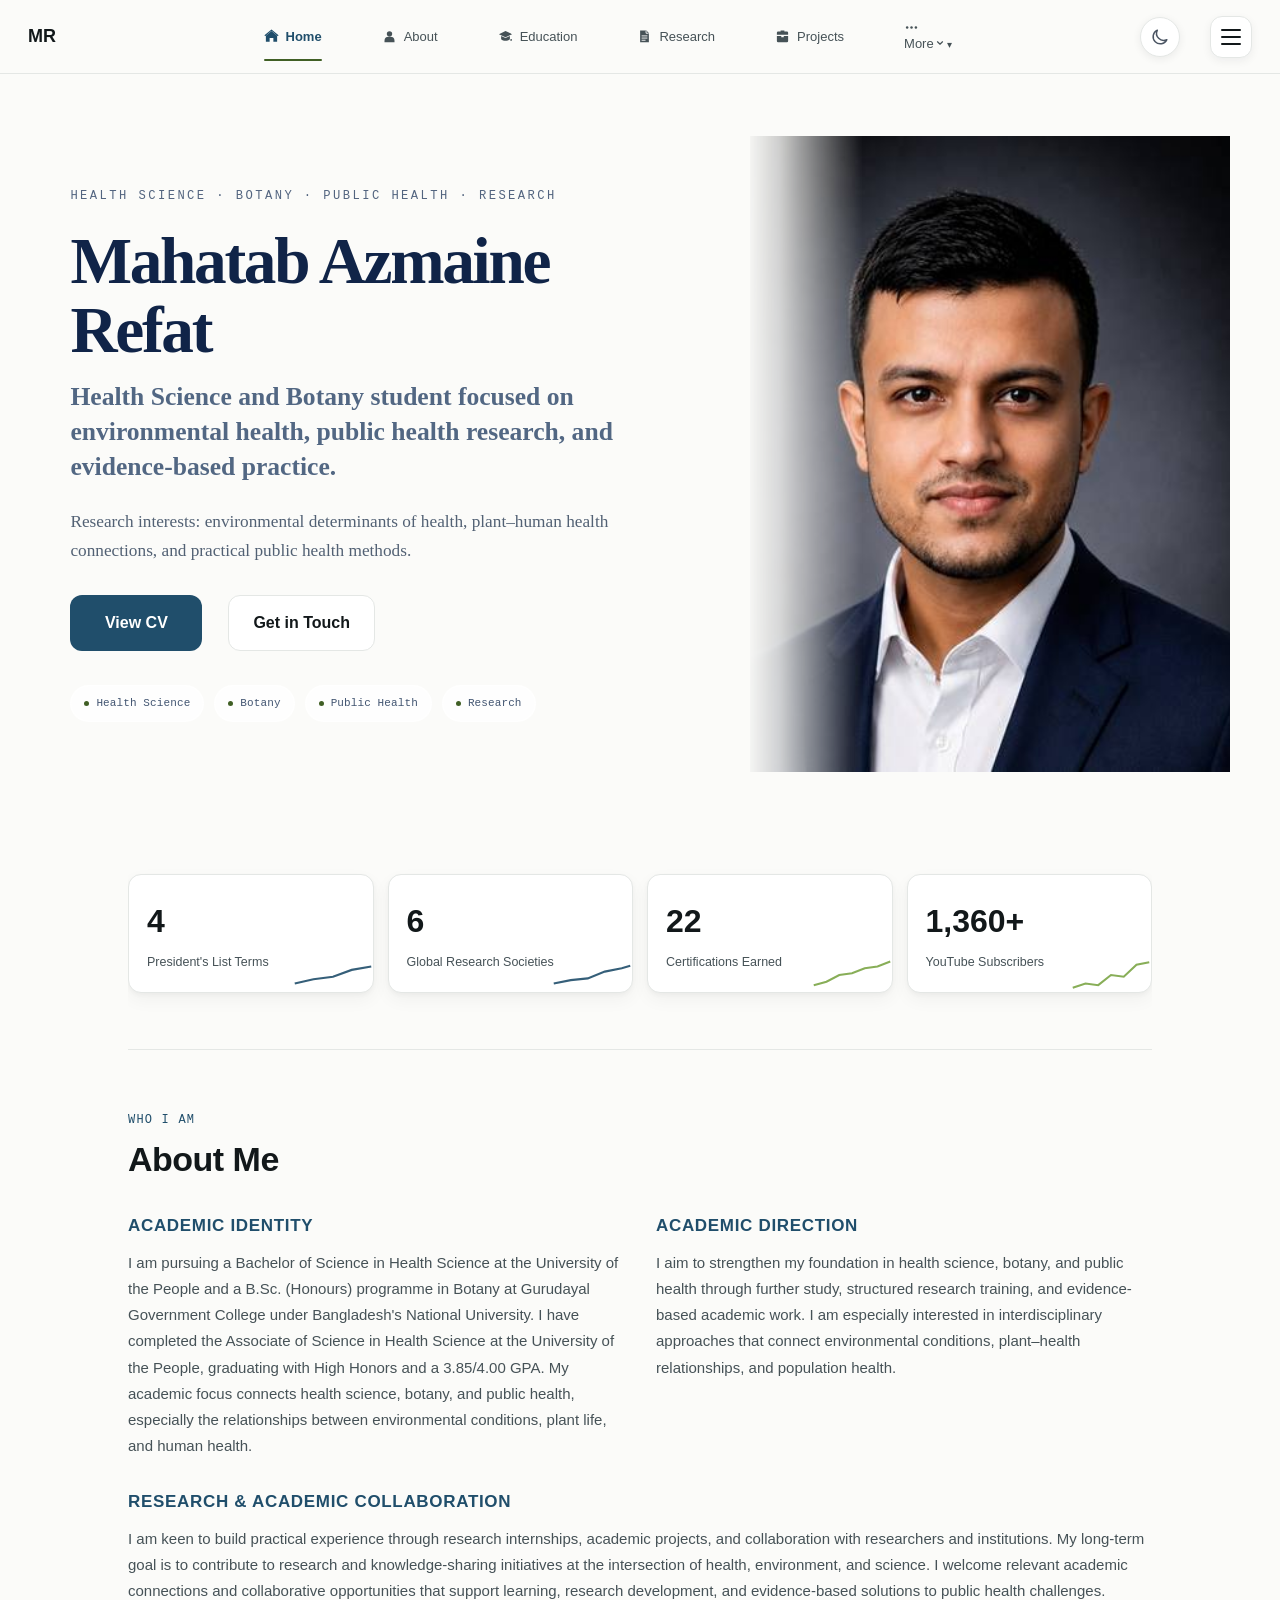
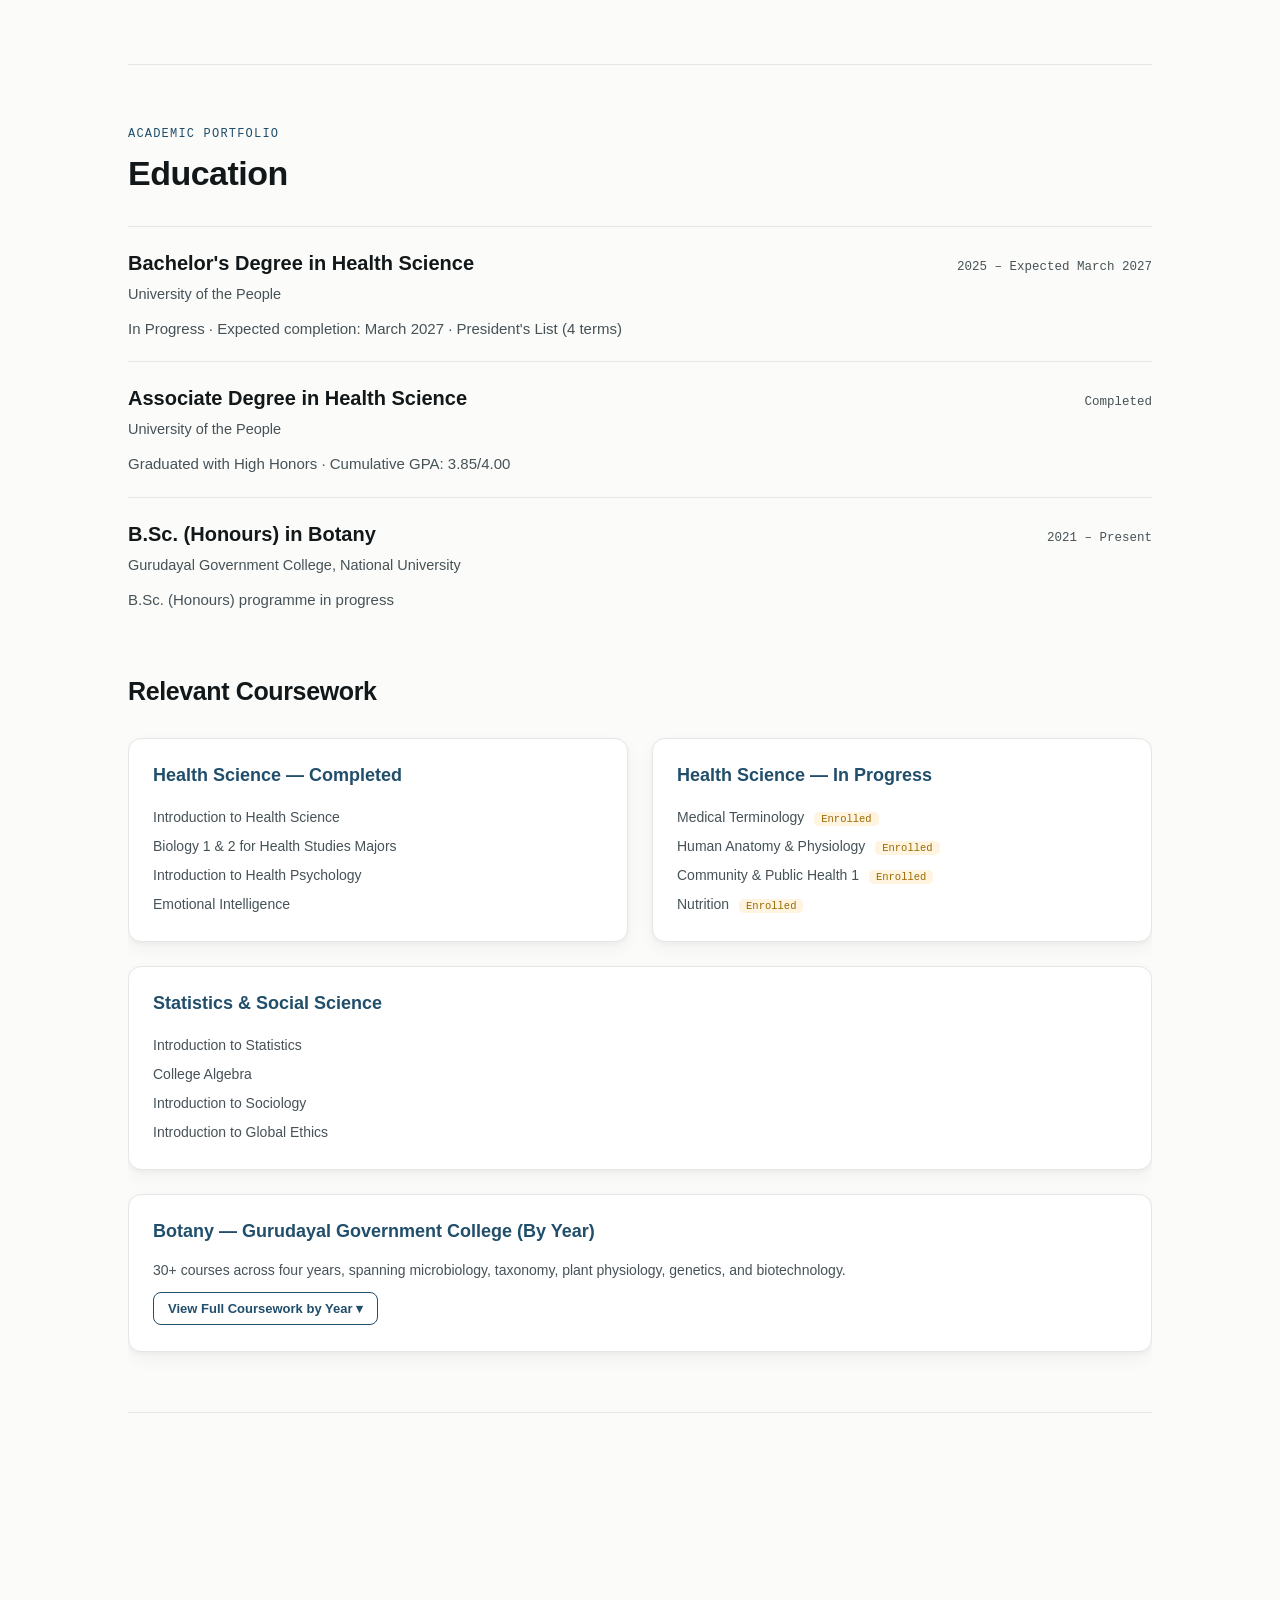
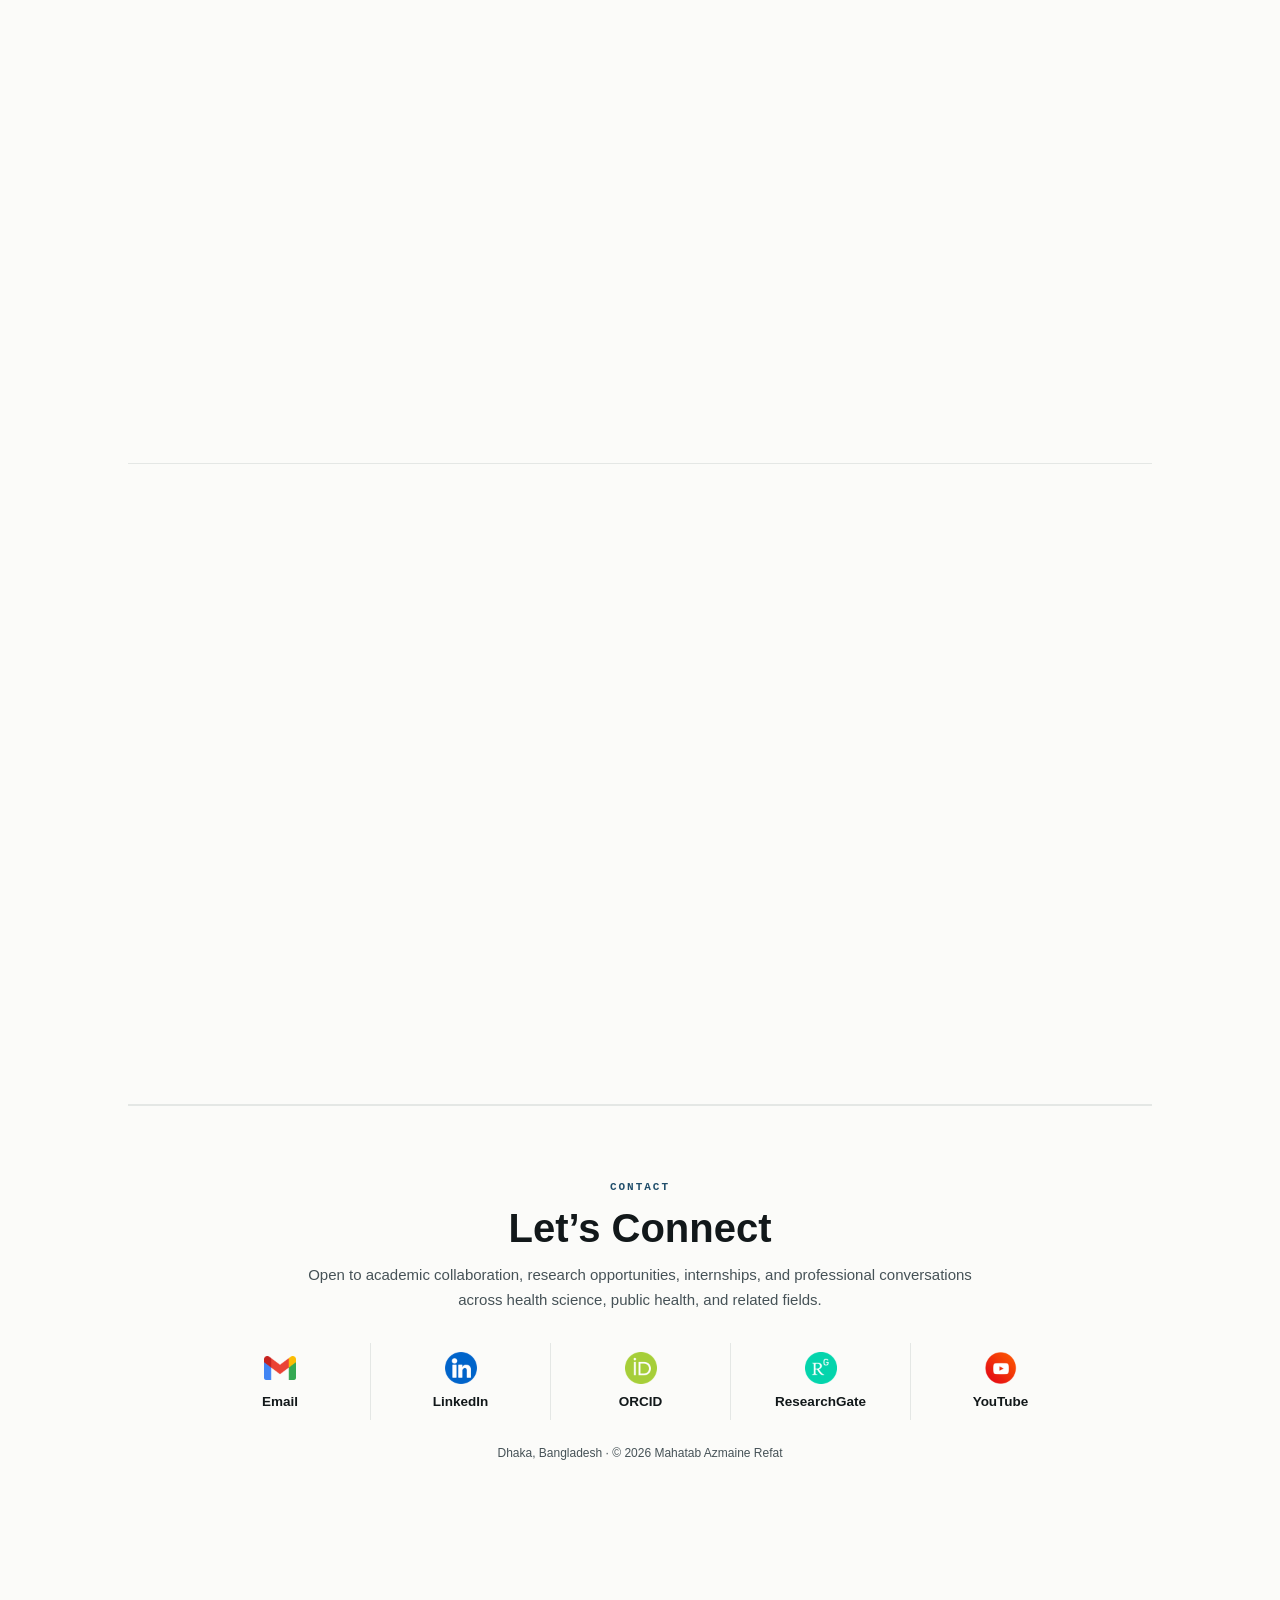
==== commit b2c7313e: "Add WorldQuant University Data Science Lab to academic training" ====
--- a/index.html
+++ b/index.html
@@ -1718,6 +1718,20 @@
       <div class="entry-desc">An international training program covering Data Science, Python programming, data analysis, and Machine Learning, organized by the Matsuo-Iwasawa Laboratory at the University of Tokyo.</div>
       <span class="tag">Academic Training · Data Science</span>
       <span class="tag">Status · In Progress</span>
+    </article>
+
+    <article class="research-training-card">
+      <div class="entry-top">
+        <div>
+          <span class="entry-title">Data Science Lab</span><br>
+          <span class="entry-org"><span class="institution-highlight">WorldQuant University</span></span>
+        </div>
+        <span class="entry-date">10 Oct 2026 – Present</span>
+      </div>
+      <div class="entry-desc">Project-based online academic training focused on developing practical skills in data science, Python programming, statistical analysis, data analysis, and machine learning.</div>
+      <span class="tag">Academic Training · Data Science</span>
+      <span class="tag">Status · In Progress</span>
+      <span class="tag">Online · Project-Based</span>
     </article>
 
 
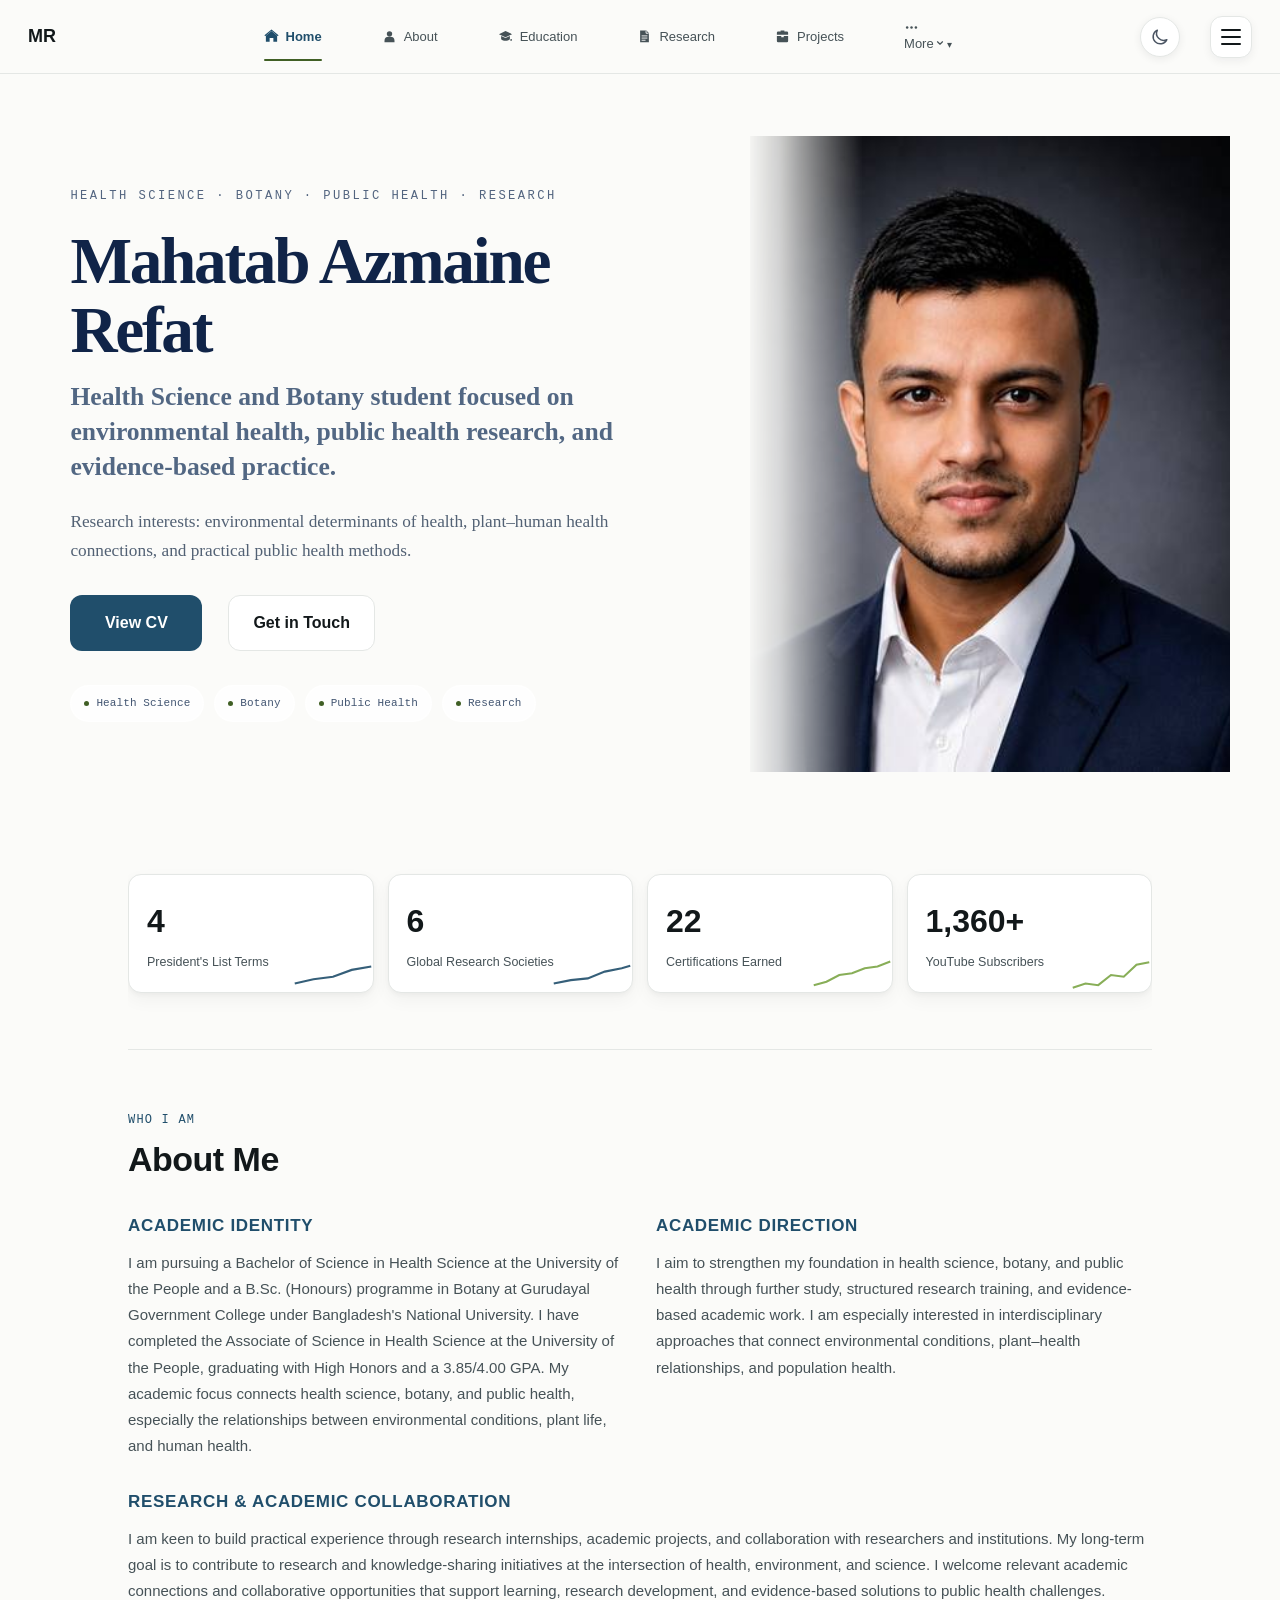
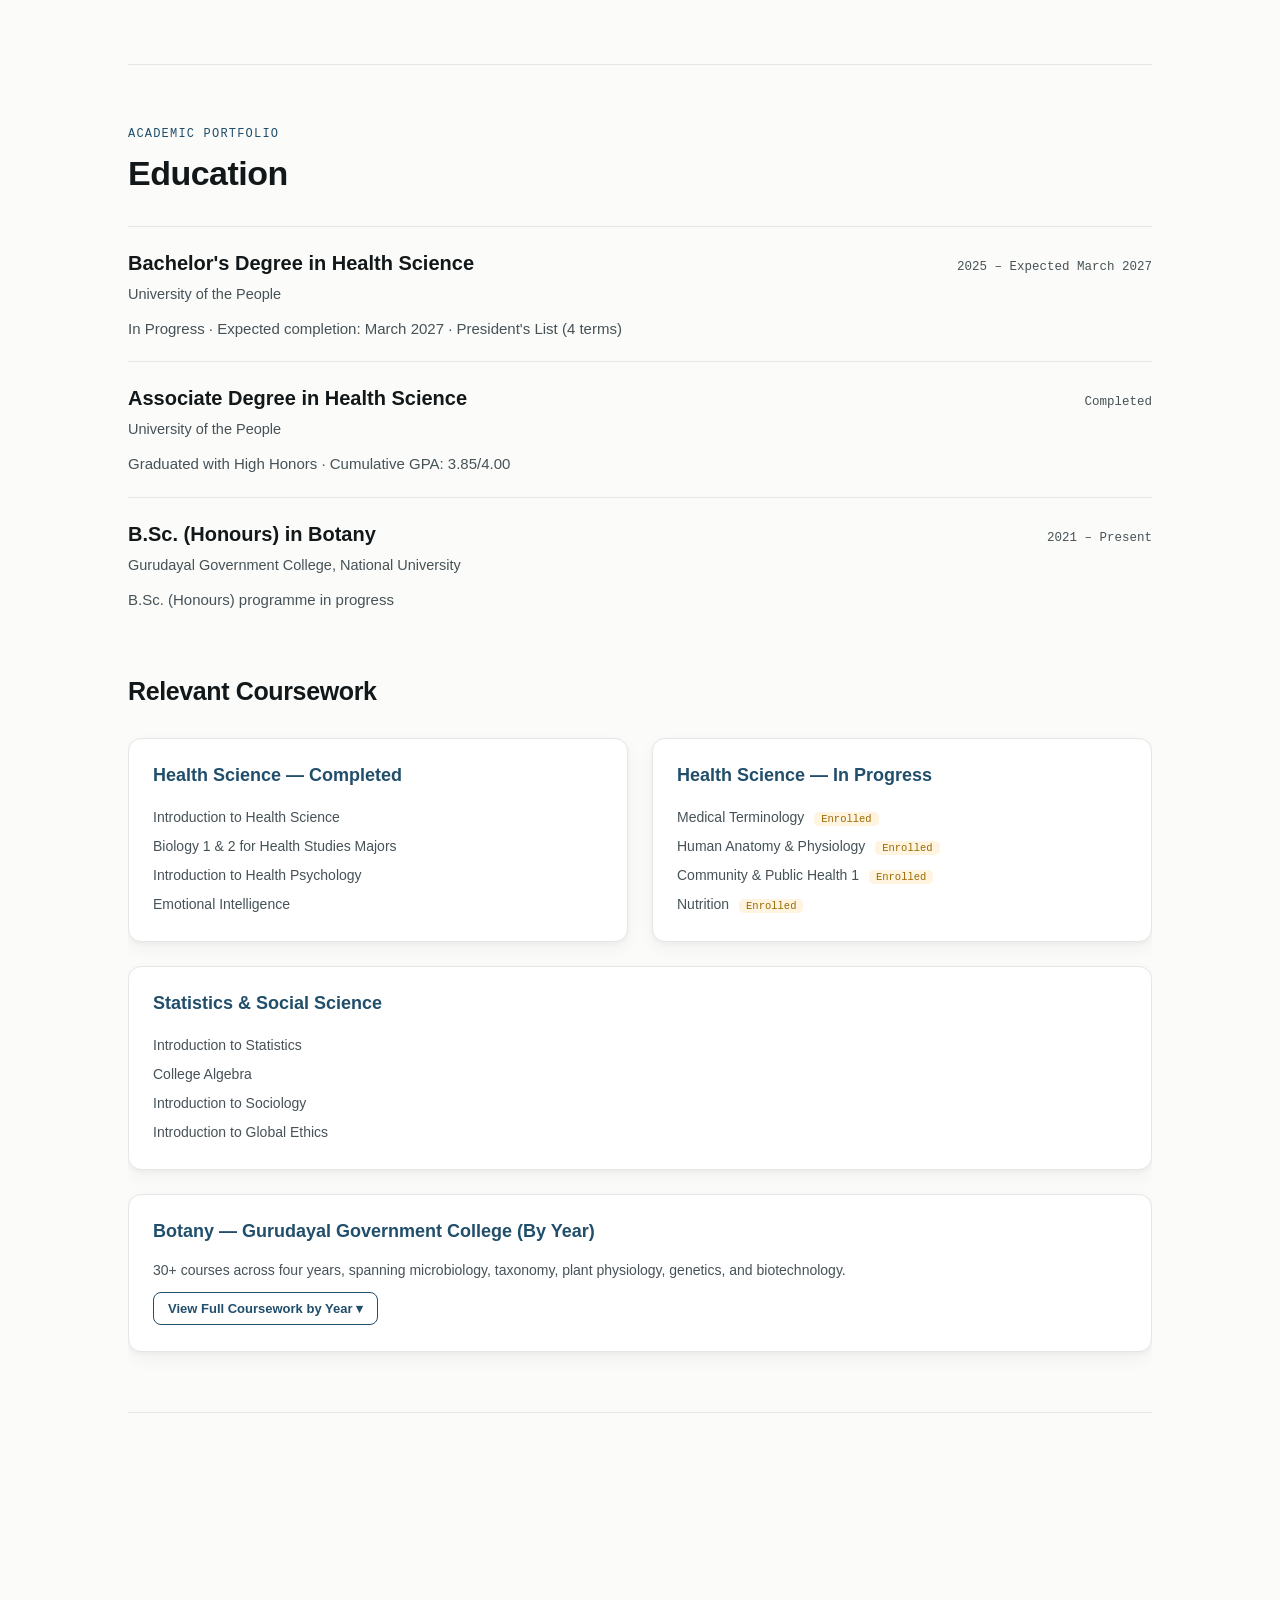
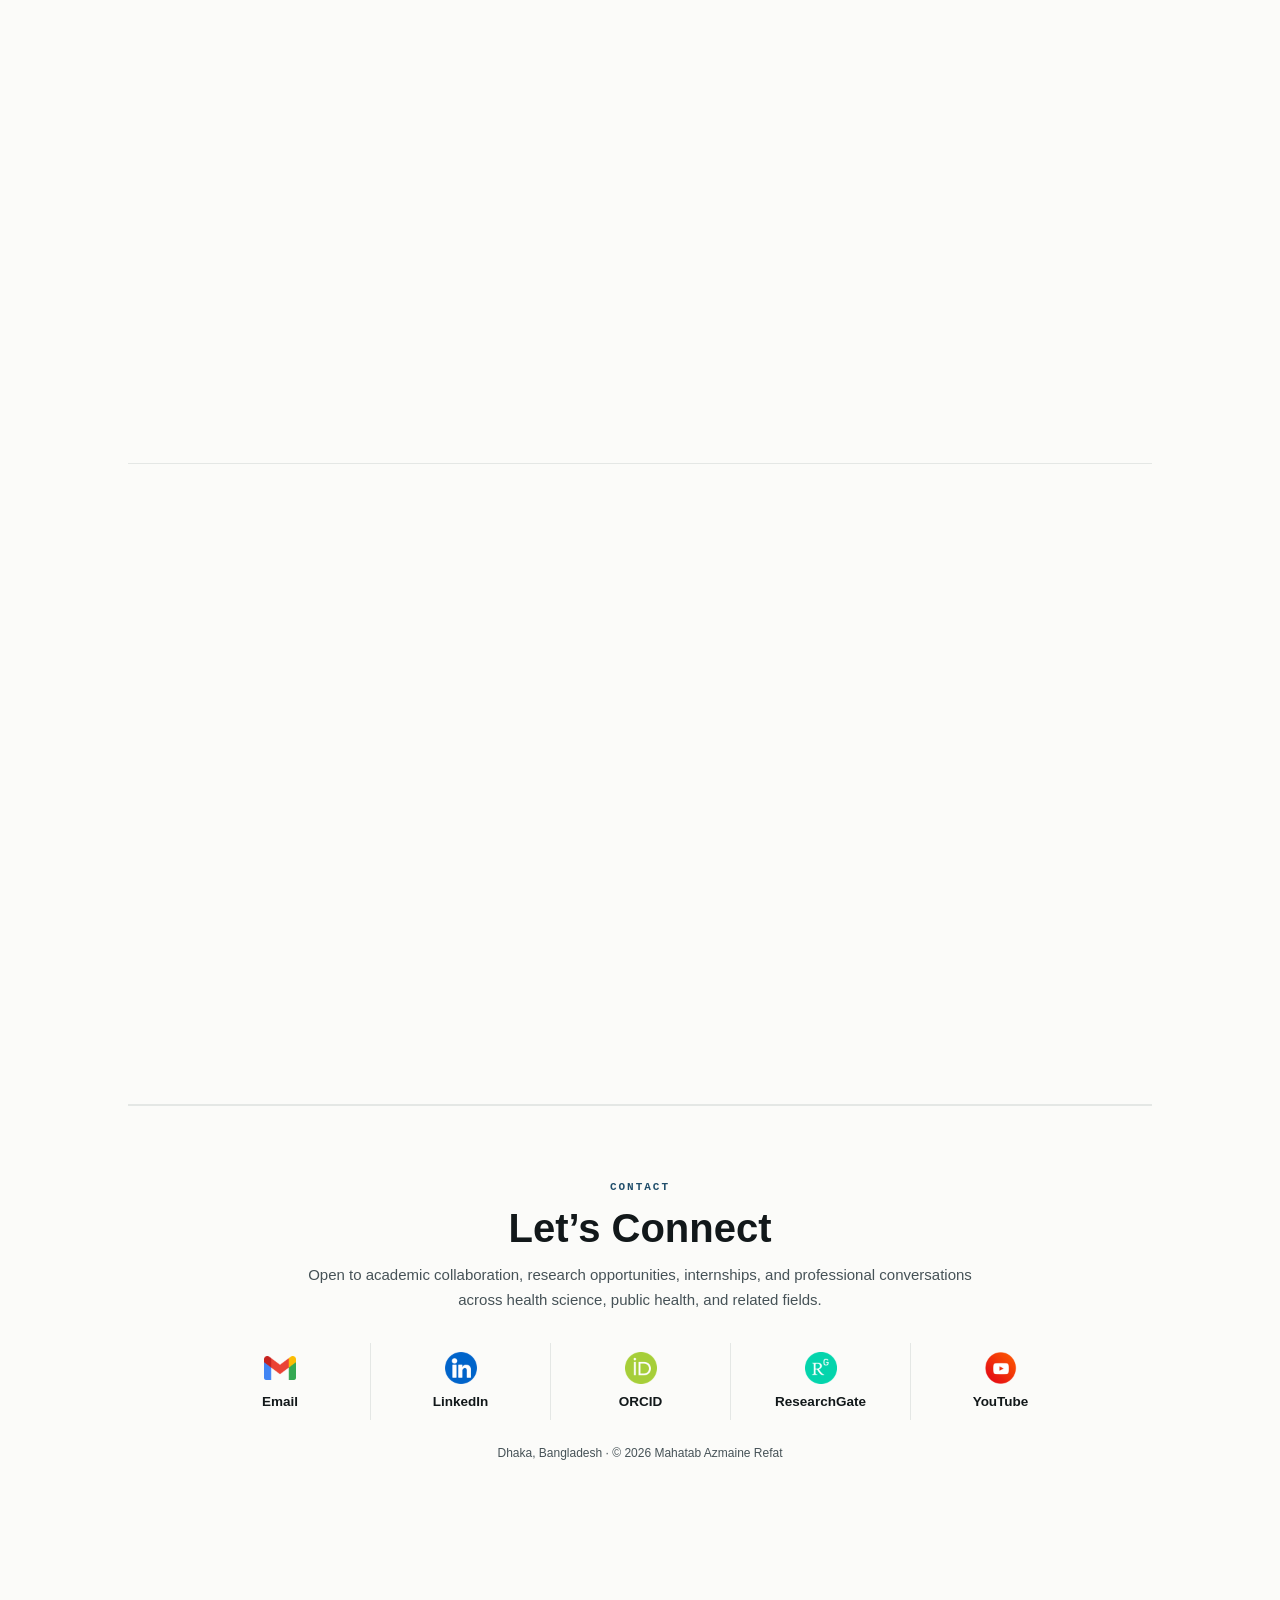
==== commit 74ada6a1: "Simplify academic memberships section heading" ====
--- a/index.html
+++ b/index.html
@@ -2033,9 +2033,10 @@
 
 
   <!-- PROFESSIONAL AND SCIENTIFIC MEMBERSHIPS -->
-  <section id="memberships"><div class="section-head"><div class="section-kicker">Academic Community</div><h2>Professional &amp; Scientific Memberships</h2></div>
-<div class="section-head" style="margin-top:36px;">
-      <h2 style="font-size:25px;">Academic &amp; Professional Memberships</h2>
+  <section id="memberships">
+    <div class="section-head">
+      <div class="section-kicker">Academic Community</div>
+      <h2>Academic &amp; Professional Memberships</h2>
     </div>
     <div class="affiliation-grid">
       <div class="affiliation-card"><div class="affiliation-name">Society for Ethnobotany</div><div class="affiliation-meta">Student Member · Aug 2025 – Present</div></div>
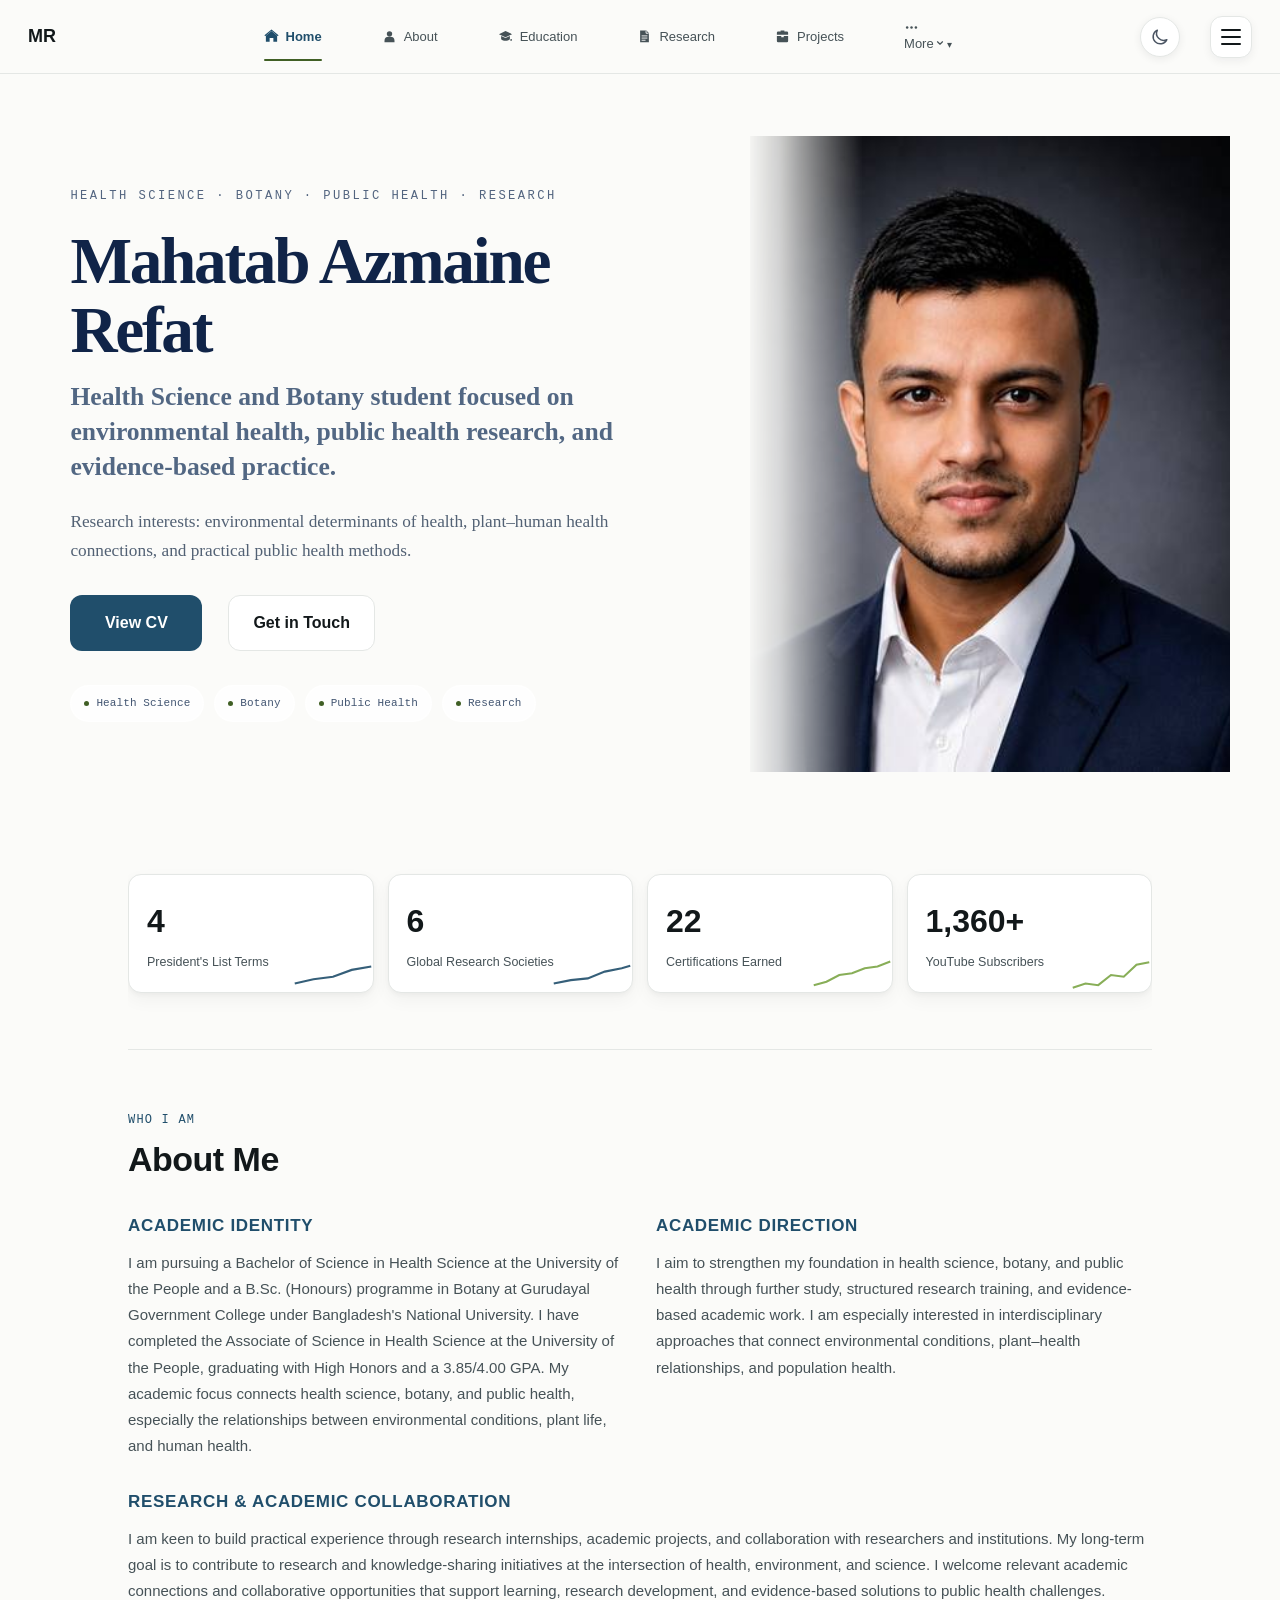
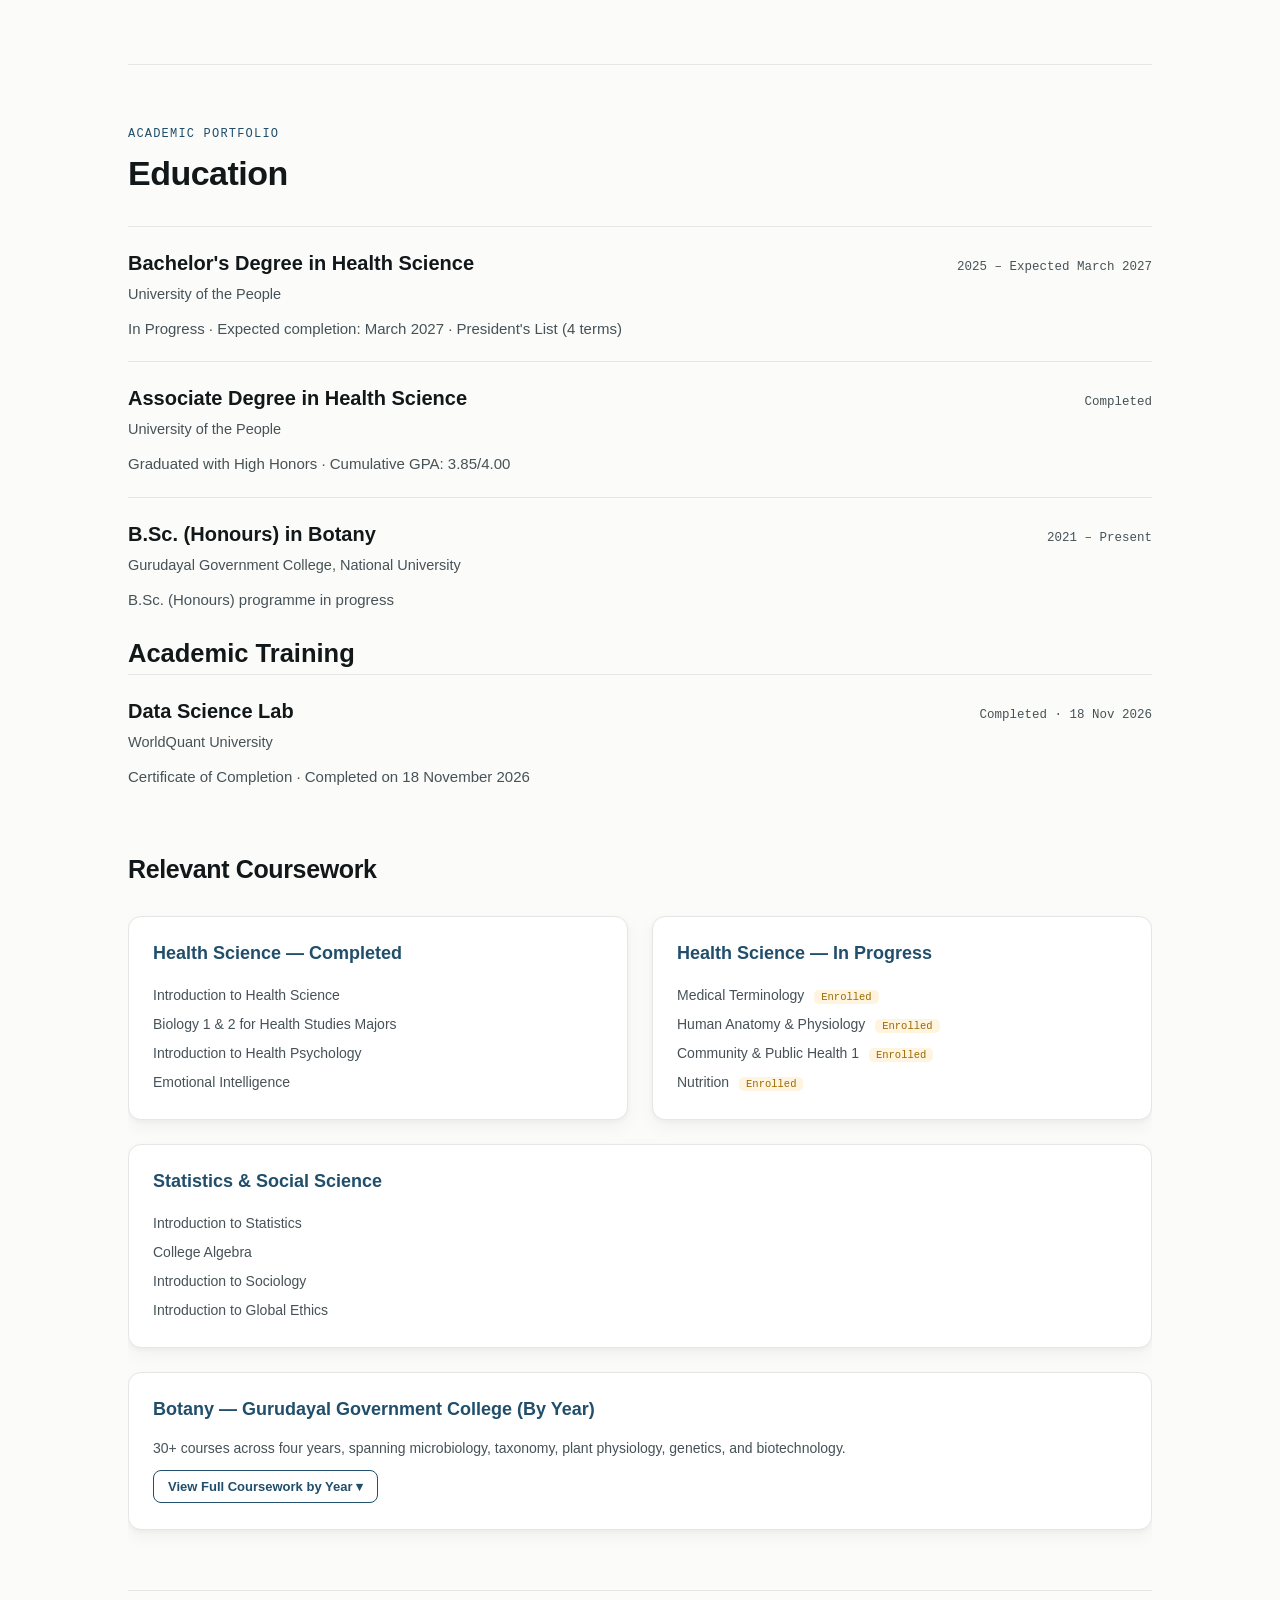
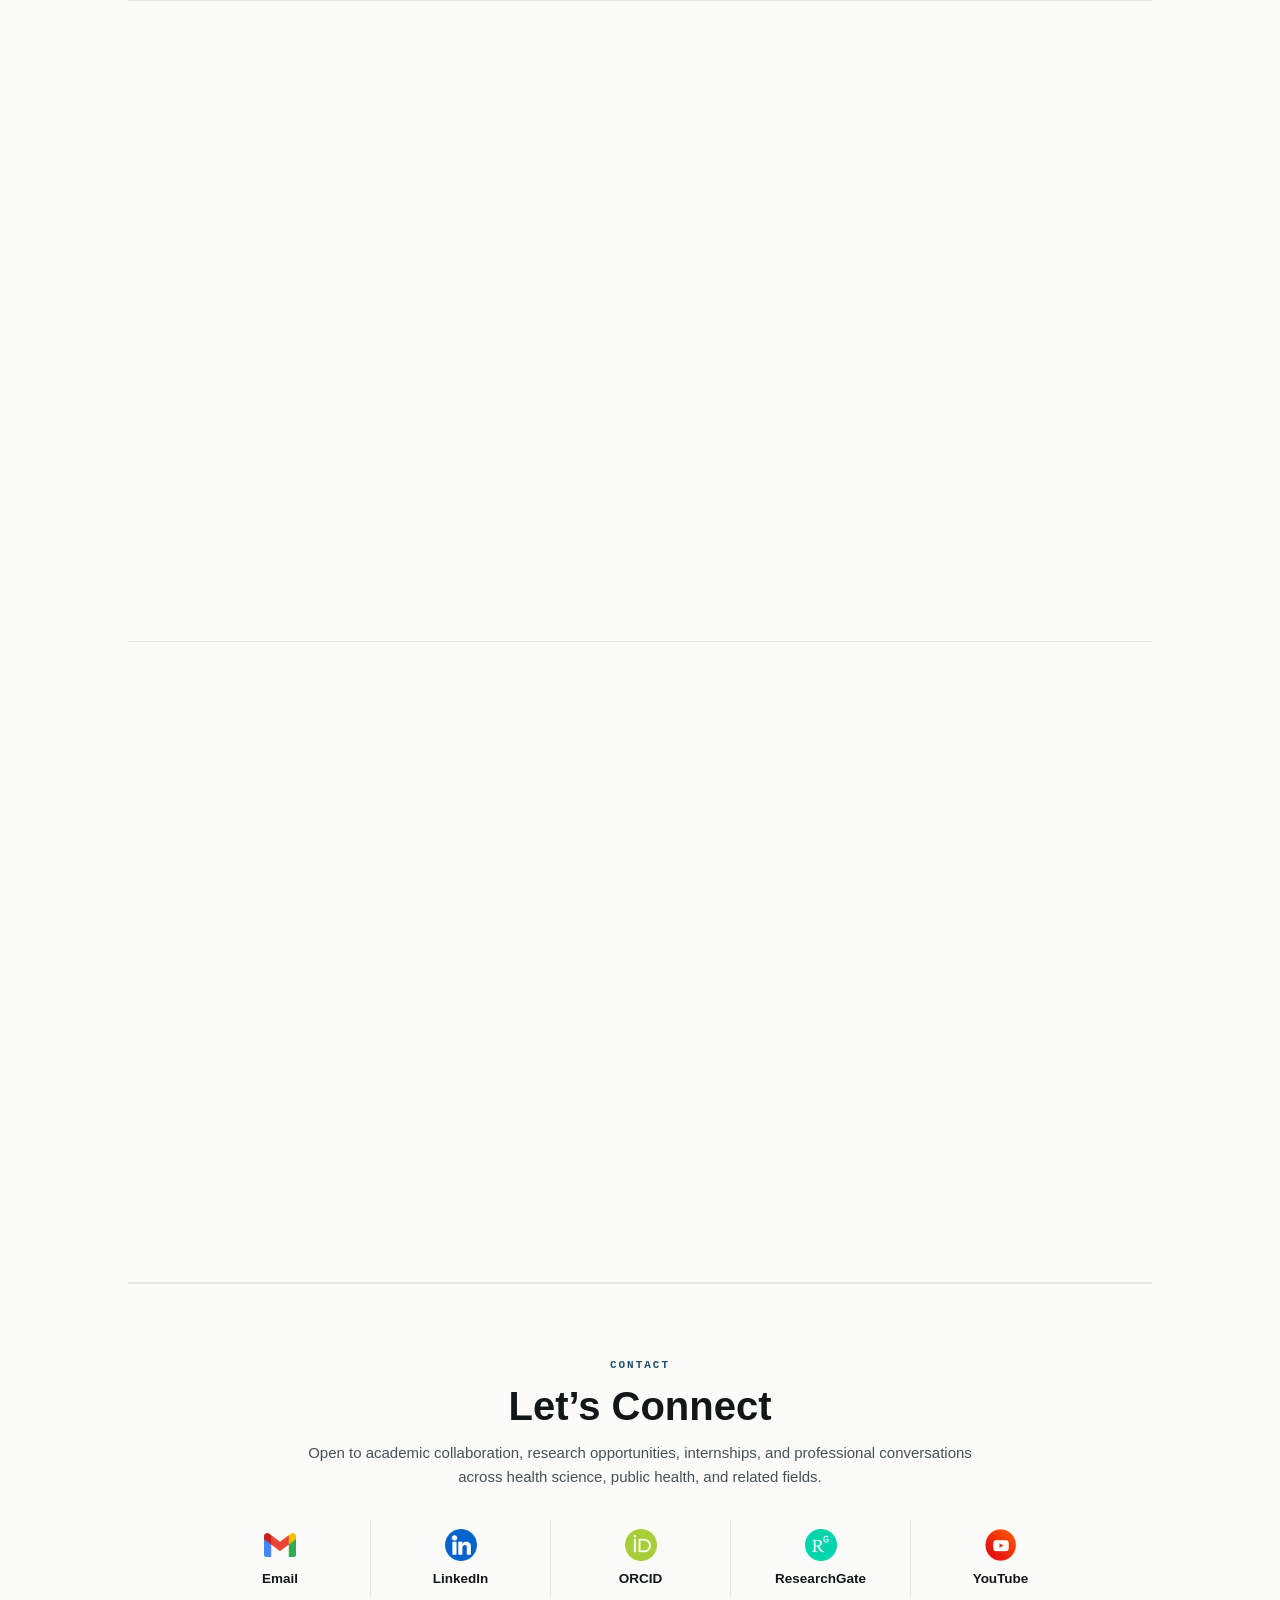
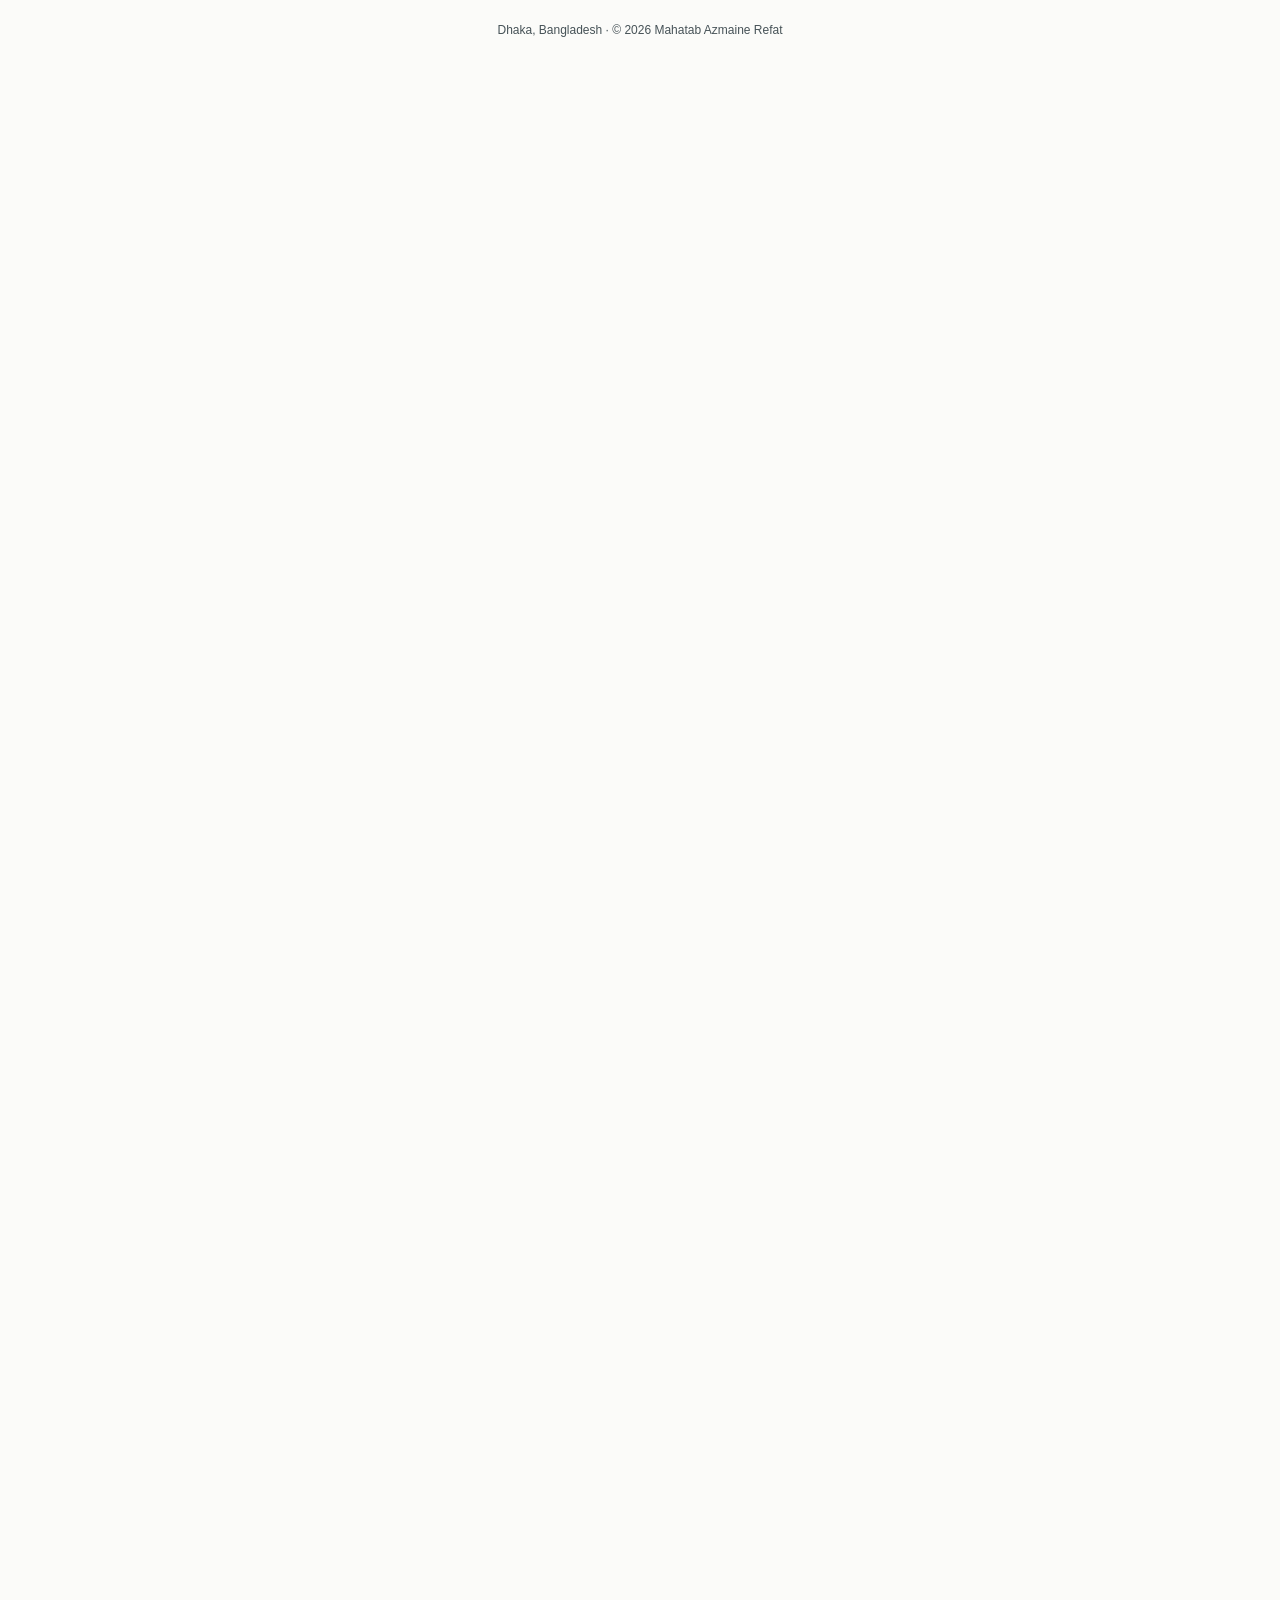
==== commit 1b7f1d91: "Add completed Data Science Lab training" ====
--- a/index.html
+++ b/index.html
@@ -1460,14 +1460,14 @@
         <li><a class="desktop-nav-link" href="#education"><svg class="nav-item-icon" viewBox="0 0 24 24" aria-hidden="true"><path d="m1.5 8.2 10.5-5 10.5 5L12 13.3z" fill="currentColor"/><path d="M5 11.1v5.2c3.8 3.2 10.2 3.2 14 0v-5.2l-7 3.3zM21 9.7v6.1" fill="currentColor"/><circle cx="21" cy="17.4" r="1.4" fill="currentColor"/></svg><span>Education</span></a></li>
         <li><a class="desktop-nav-link" href="#research-interests"><svg class="nav-item-icon" viewBox="0 0 24 24" aria-hidden="true"><path d="M5 2.5h10l4 4V21H5z" fill="currentColor"/><path d="M14.5 2.8v4h4" fill="none" stroke="white" stroke-width="1.4"/><path d="M8 11h8M8 14.5h8M8 18h5" stroke="white" stroke-width="1.4" stroke-linecap="round"/></svg><span>Research</span></a></li>
         <li><a class="desktop-nav-link" href="#academic-projects"><svg class="nav-item-icon" viewBox="0 0 24 24" aria-hidden="true"><path d="M9 4V2.5h6V4h4a2 2 0 0 1 2 2v3H3V6a2 2 0 0 1 2-2zM3 11h7v2h4v-2h7v8a2 2 0 0 1-2 2H5a2 2 0 0 1-2-2z" fill="currentColor"/></svg><span>Projects</span></a></li>
-        <li class="nav-group"><details><summary class="desktop-nav-link"><svg class="nav-item-icon more-icon" viewBox="0 0 24 24" aria-hidden="true"><circle cx="5" cy="12" r="2" fill="currentColor"/><circle cx="12" cy="12" r="2" fill="currentColor"/><circle cx="19" cy="12" r="2" fill="currentColor"/></svg><span>More</span><svg class="nav-chevron" viewBox="0 0 12 12" aria-hidden="true"><path d="m3 4.5 3 3 3-3" fill="none" stroke="currentColor" stroke-width="1.4" stroke-linecap="round" stroke-linejoin="round"/></svg></summary><div class="nav-submenu"><a href="#experience">Experience</a><a href="#coursework">Relevant Coursework</a><a href="#achievements">Academic Achievements &amp; Honors</a><a href="#scholarships">Scholarships &amp; Funding</a><a href="#memberships">Professional &amp; Scientific Memberships</a><a href="#certifications">Certifications &amp; Training</a><a href="#languages-proficiency">Languages &amp; Proficiency</a><a href="#media-features">Media Features &amp; Publications</a><a href="#contact">Contact &amp; Collaboration</a></div></details></li>
+        <li class="nav-group"><details><summary class="desktop-nav-link"><svg class="nav-item-icon more-icon" viewBox="0 0 24 24" aria-hidden="true"><circle cx="5" cy="12" r="2" fill="currentColor"/><circle cx="12" cy="12" r="2" fill="currentColor"/><circle cx="19" cy="12" r="2" fill="currentColor"/></svg><span>More</span><svg class="nav-chevron" viewBox="0 0 12 12" aria-hidden="true"><path d="m3 4.5 3 3 3-3" fill="none" stroke="currentColor" stroke-width="1.4" stroke-linecap="round" stroke-linejoin="round"/></svg></summary><div class="nav-submenu"><a href="#experience">Experience</a><a href="#coursework">Relevant Coursework</a><a href="#achievements">Academic Achievements &amp; Honors</a><a href="#scholarships">Scholarships &amp; Funding</a><a href="#memberships">Academic &amp; Professional Memberships</a><a href="#certifications">Certifications &amp; Training</a><a href="#languages-proficiency">Languages &amp; Proficiency</a><a href="#media-features">Media Features &amp; Publications</a><a href="#contact">Contact &amp; Collaboration</a></div></details></li>
       </ul>
       <ul class="nav-links" id="navLinks">
         <li><a class="nav-home" href="#home">Home</a></li>
         <li class="nav-group"><details><summary>Academic</summary><div class="nav-submenu"><a href="#about">About Me</a><a href="#education">Education</a><a href="#coursework">Relevant Coursework</a><a href="#achievements">Academic Achievements &amp; Honors</a></div></details></li>
         <li class="nav-group"><details><summary>Research</summary><div class="nav-submenu"><a href="#research-interests">Research Interests</a><a href="#research">Research Experience &amp; Scientific Training</a><a href="#academic-projects">Academic Projects &amp; Research Portfolio</a><a href="#skills">Research Skills &amp; Technical Competencies</a></div></details></li>
         <li class="nav-group"><details><summary>Experience</summary><div class="nav-submenu"><a href="#experience">Professional Experience</a><a href="#leadership">Leadership &amp; Volunteering</a></div></details></li>
-        <li class="nav-group"><details><summary>Credentials</summary><div class="nav-submenu"><a href="#scholarships">Scholarships &amp; Funding</a><a href="#memberships">Professional &amp; Scientific Memberships</a><a href="#certifications">Certifications &amp; Training</a></div></details></li>
+        <li class="nav-group"><details><summary>Credentials</summary><div class="nav-submenu"><a href="#scholarships">Scholarships &amp; Funding</a><a href="#memberships">Academic &amp; Professional Memberships</a><a href="#certifications">Certifications &amp; Training</a></div></details></li>
         <li class="nav-group"><details><summary>More</summary><div class="nav-submenu"><a href="#languages-proficiency">Languages &amp; Proficiency</a><a href="#media-features">Media Features &amp; Publications</a><a href="#contact">Contact &amp; Collaboration</a></div></details></li>
         <li><button type="button" class="nav-cv-btn" id="viewCvNavBtn" aria-haspopup="dialog" aria-controls="cvModal">View CV</button></li>
       </ul>
@@ -1577,6 +1577,15 @@
         <span class="entry-date">2021 – Present</span>
       </div>
       <div class="entry-desc">B.Sc. (Honours) programme in progress</div>
+    </div>
+
+    <h2>Academic Training</h2>
+    <div class="entry">
+      <div class="entry-top">
+        <div><span class="entry-title">Data Science Lab</span><br><span class="entry-org">WorldQuant University</span></div>
+        <span class="entry-date">Completed · 18 Nov 2026</span>
+      </div>
+      <div class="entry-desc">Certificate of Completion · Completed on 18 November 2026</div>
     </div>
 
     <div class="section-head" id="coursework" style="margin-top:44px;">
@@ -1711,7 +1720,7 @@
       <div class="entry-top">
         <div>
           <span class="entry-title">Data Science, AI &amp; Machine Learning</span><br>
-          <span class="entry-org"><span class="institution-highlight">Global Consumer Intelligence (GCI)</span> | The University of Tokyo</span>
+          <span class="entry-org">Global Consumer Intelligence (GCI) | <span class="institution-highlight">The University of Tokyo</span></span>
         </div>
         <span class="entry-date">17 Sep – 23 Dec 2026</span>
       </div>
@@ -2348,6 +2357,10 @@
   &lt;/div&gt;
 
   &lt;h2&gt;Leadership, Ambassador &amp;amp; Volunteering&lt;/h2&gt;
+  &lt;div class=&quot;entry&quot;&gt;
+    &lt;div class=&quot;entry-top&quot;&gt;&lt;span class=&quot;entry-title&quot;&gt;Student Ambassador&lt;/span&gt;&lt;/div&gt;
+    &lt;div class=&quot;entry-org&quot;&gt;Microsoft&lt;/div&gt;
+  &lt;/div&gt;
   &lt;div class=&quot;entry&quot;&gt;
     &lt;div class=&quot;entry-top&quot;&gt;&lt;span class=&quot;entry-title&quot;&gt;Campus Leader&lt;/span&gt;&lt;span class=&quot;entry-date&quot;&gt;2026 – Present&lt;/span&gt;&lt;/div&gt;
     &lt;div class=&quot;entry-org&quot;&gt;Aspire Leaders Program, Aspire Institute&lt;/div&gt;
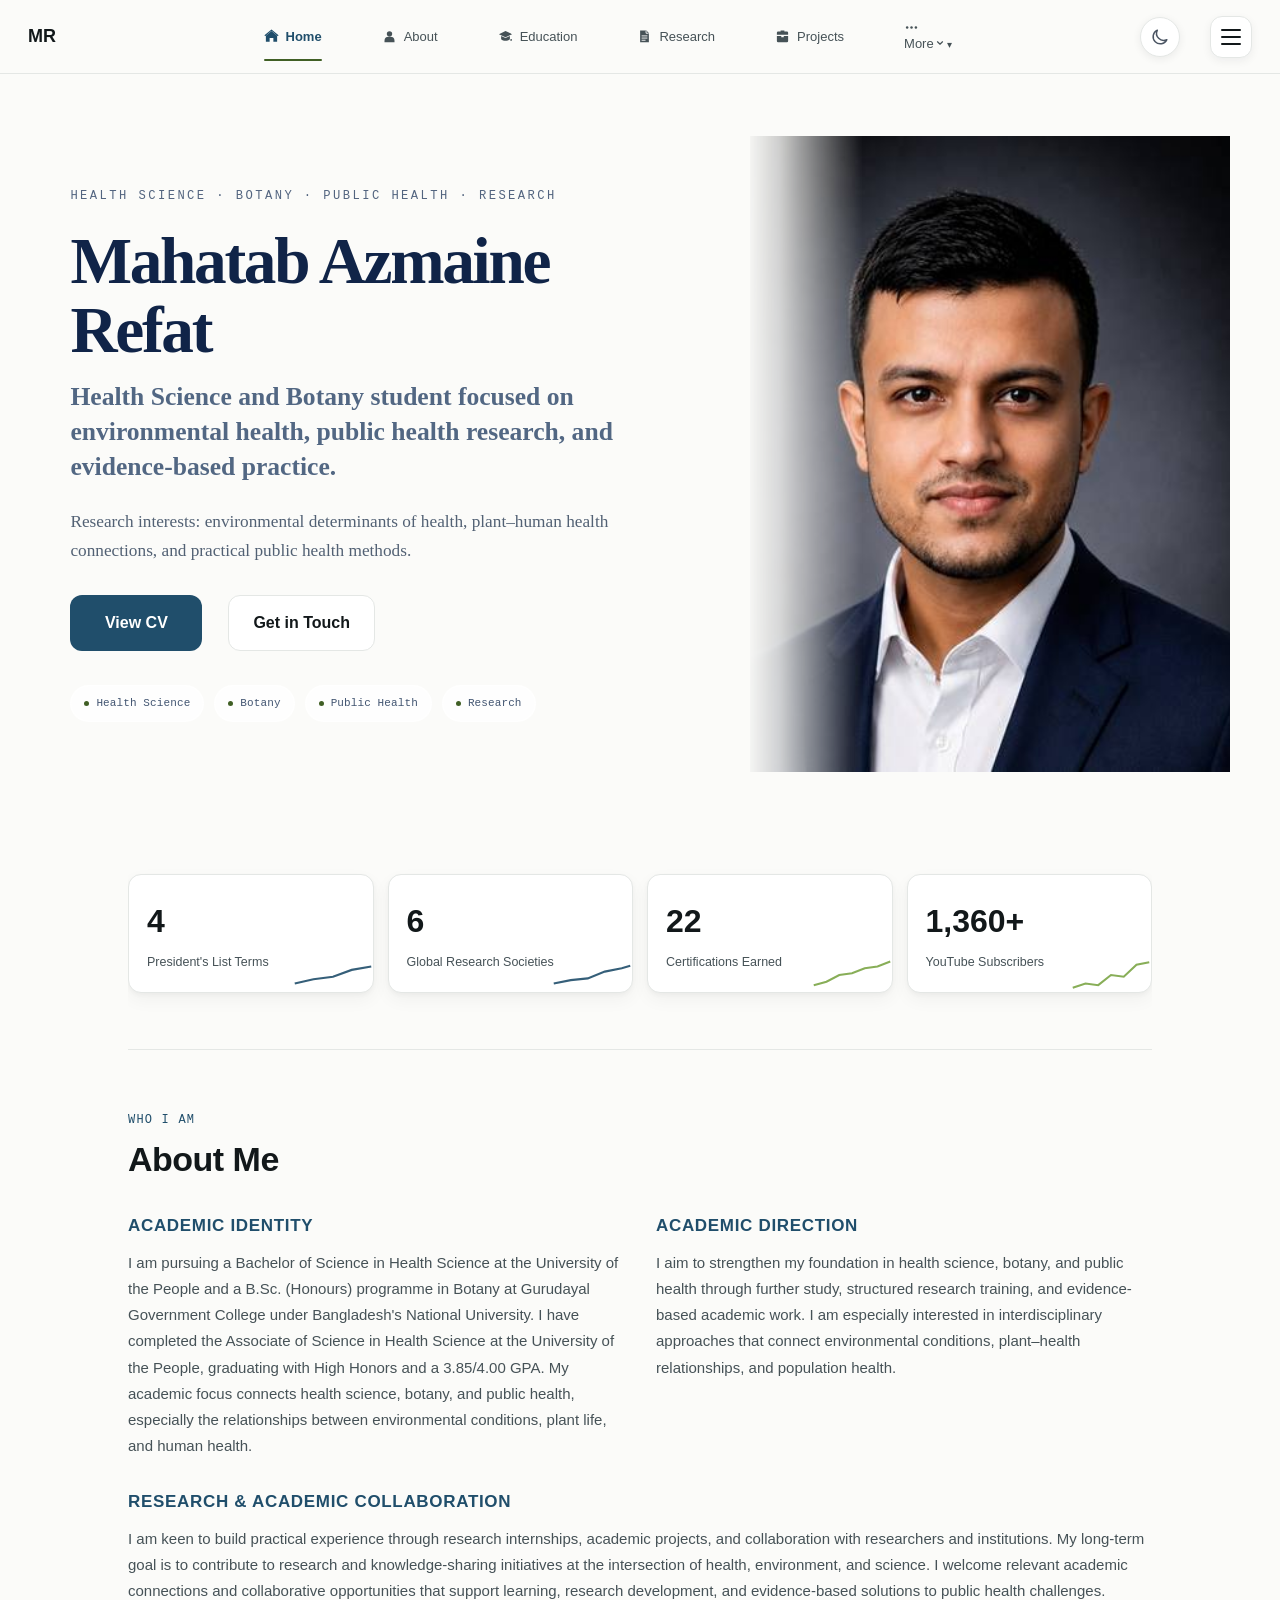
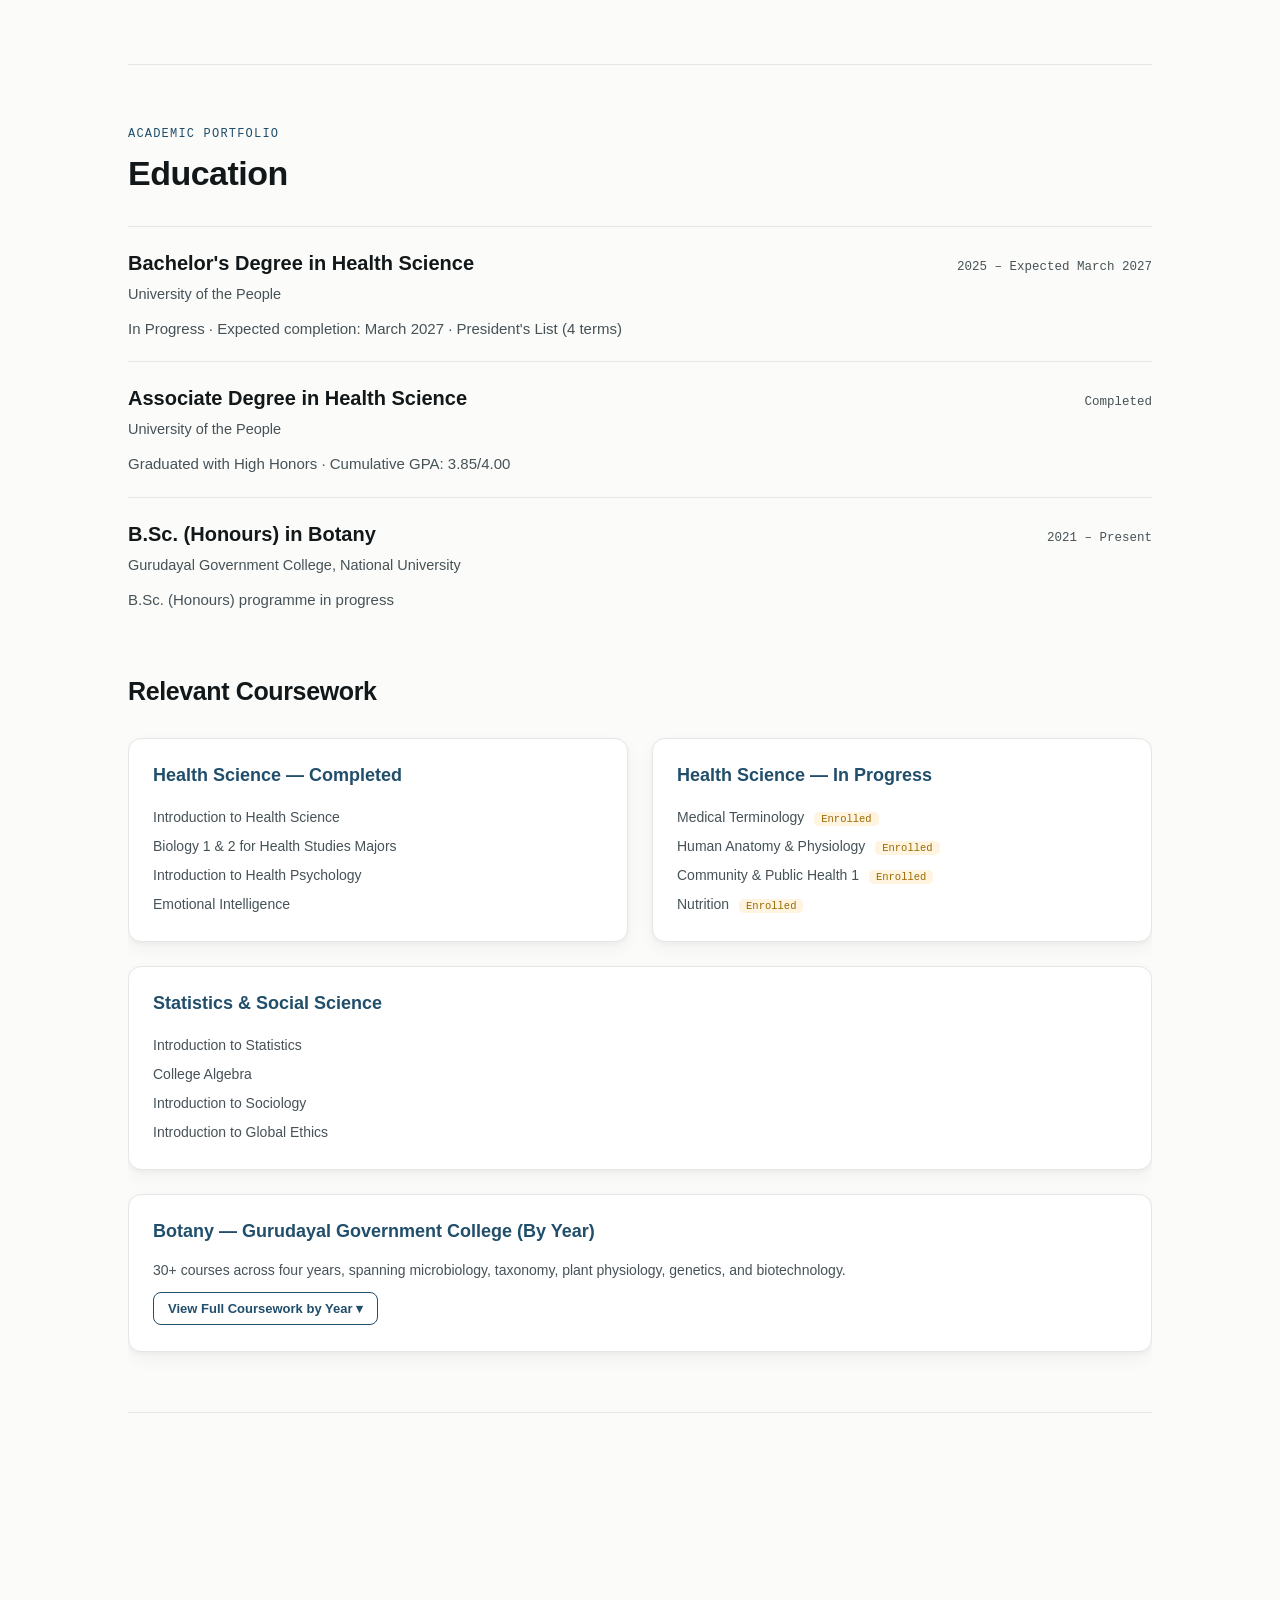
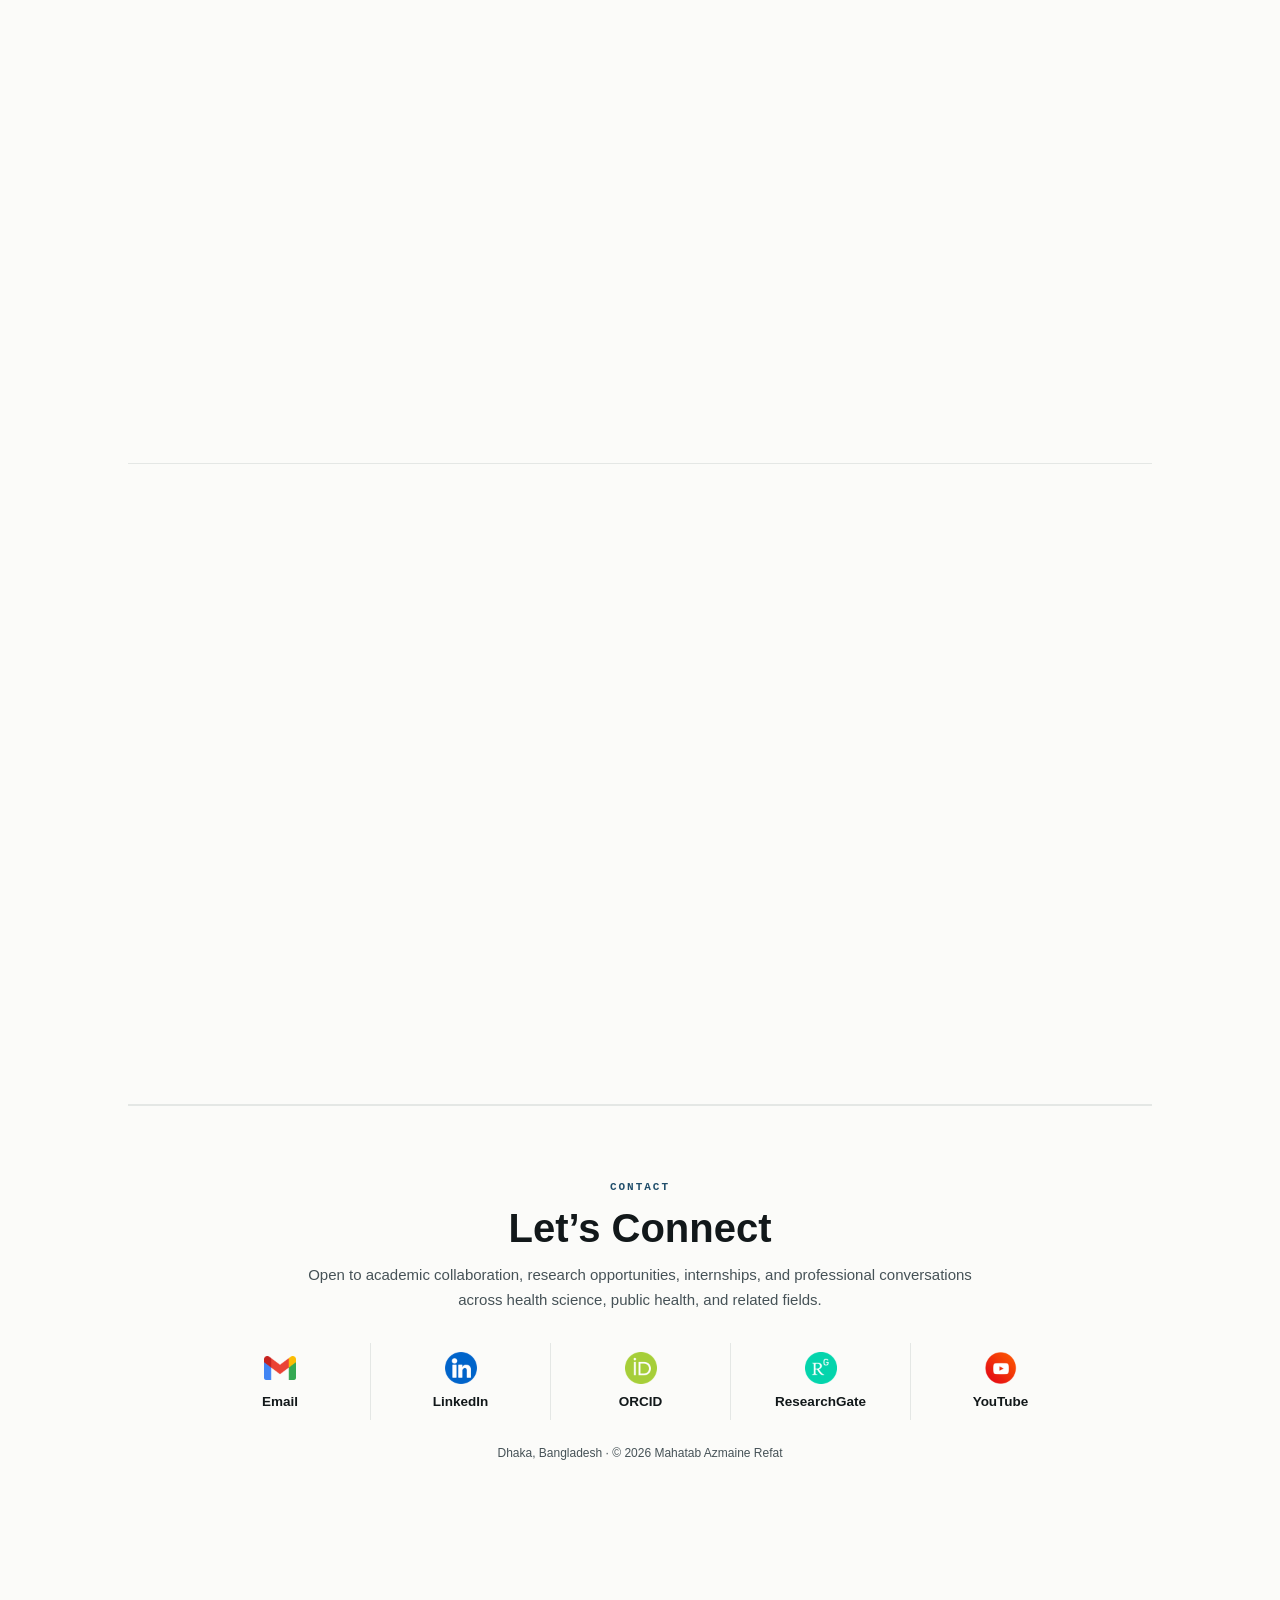
==== commit 85d70ffd: "Update Data Science Lab completion in Academic Training" ====
--- a/index.html
+++ b/index.html
@@ -1579,15 +1579,6 @@
       <div class="entry-desc">B.Sc. (Honours) programme in progress</div>
     </div>
 
-    <h2>Academic Training</h2>
-    <div class="entry">
-      <div class="entry-top">
-        <div><span class="entry-title">Data Science Lab</span><br><span class="entry-org">WorldQuant University</span></div>
-        <span class="entry-date">Completed · 18 Nov 2026</span>
-      </div>
-      <div class="entry-desc">Certificate of Completion · Completed on 18 November 2026</div>
-    </div>
-
     <div class="section-head" id="coursework" style="margin-top:44px;">
       <h2 style="font-size:25px;">Relevant Coursework</h2>
     </div>
@@ -1735,11 +1726,11 @@
           <span class="entry-title">Data Science Lab</span><br>
           <span class="entry-org"><span class="institution-highlight">WorldQuant University</span></span>
         </div>
-        <span class="entry-date">10 Oct 2026 – Present</span>
+        <span class="entry-date">10 Oct 2026 – 18 Nov 2026 · Completed</span>
       </div>
       <div class="entry-desc">Project-based online academic training focused on developing practical skills in data science, Python programming, statistical analysis, data analysis, and machine learning.</div>
       <span class="tag">Academic Training · Data Science</span>
-      <span class="tag">Status · In Progress</span>
+      <span class="tag">Status · Completed</span>
       <span class="tag">Online · Project-Based</span>
     </article>
 
